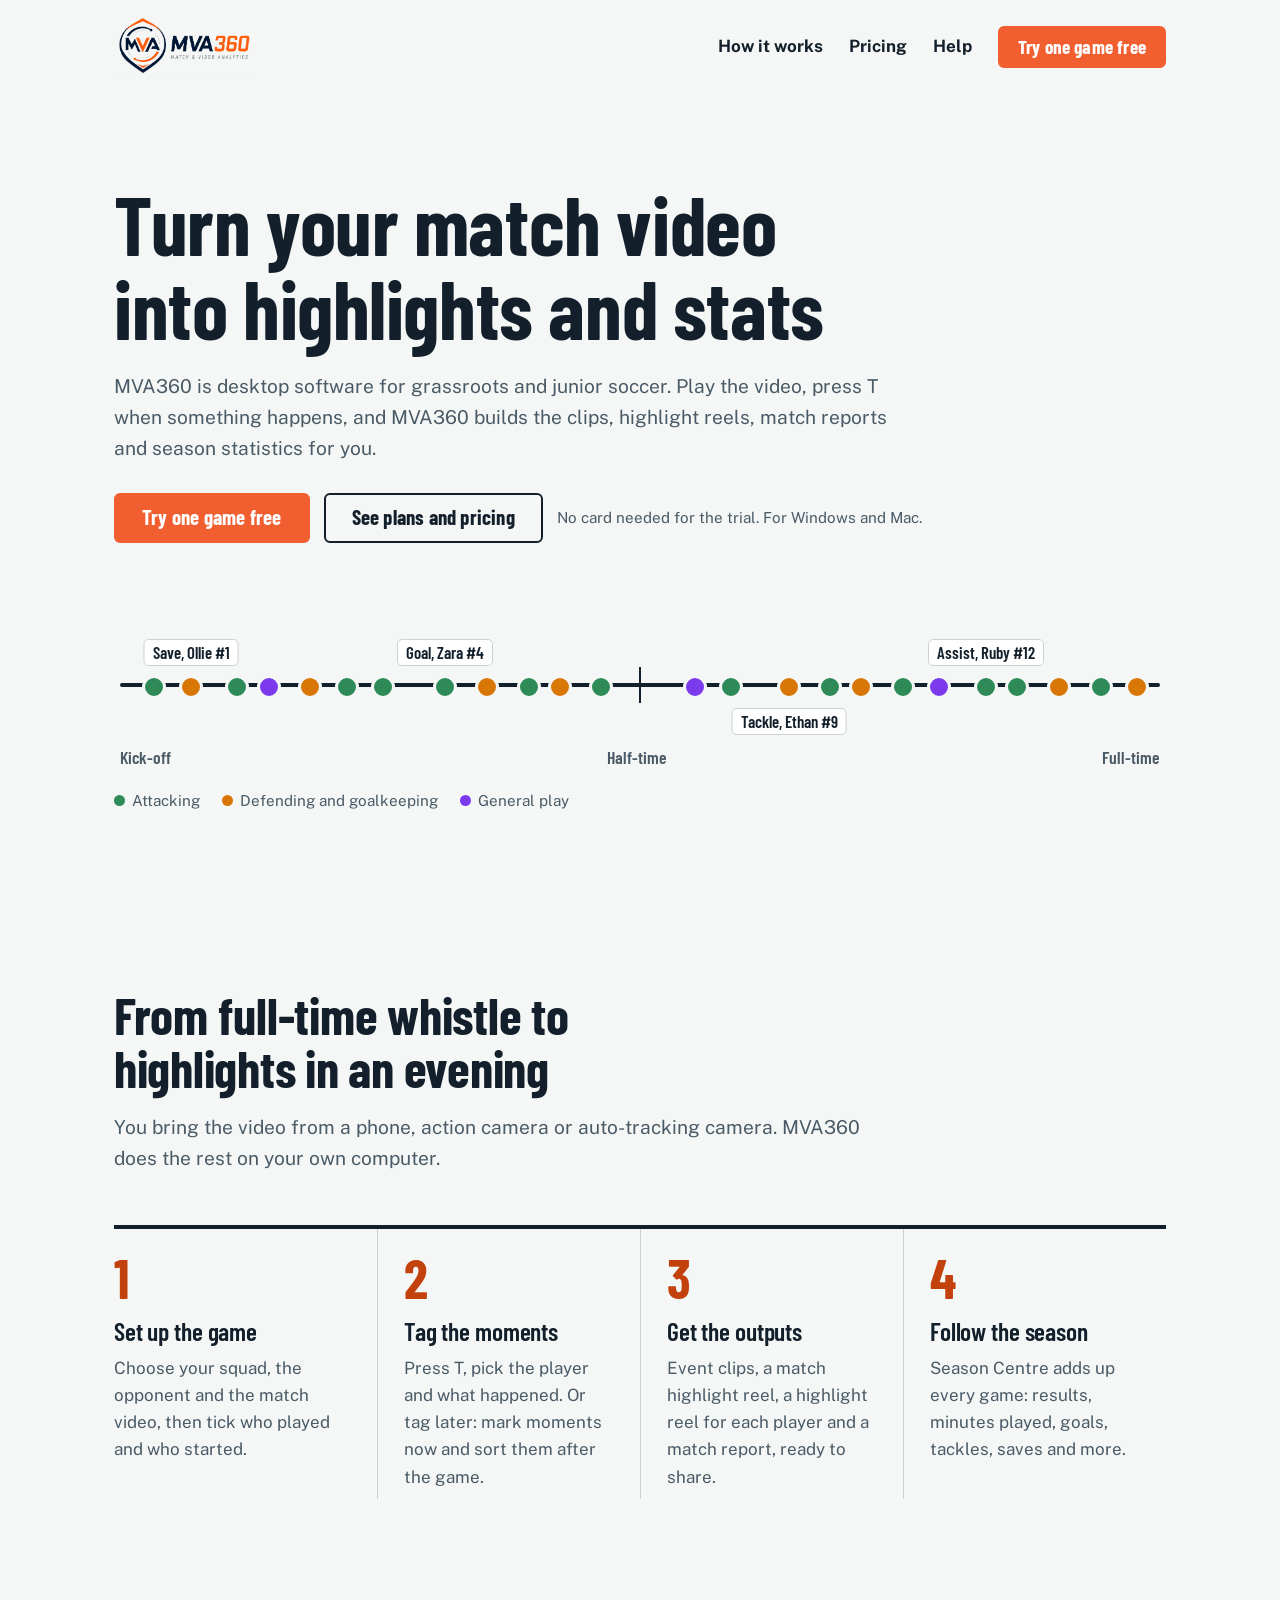
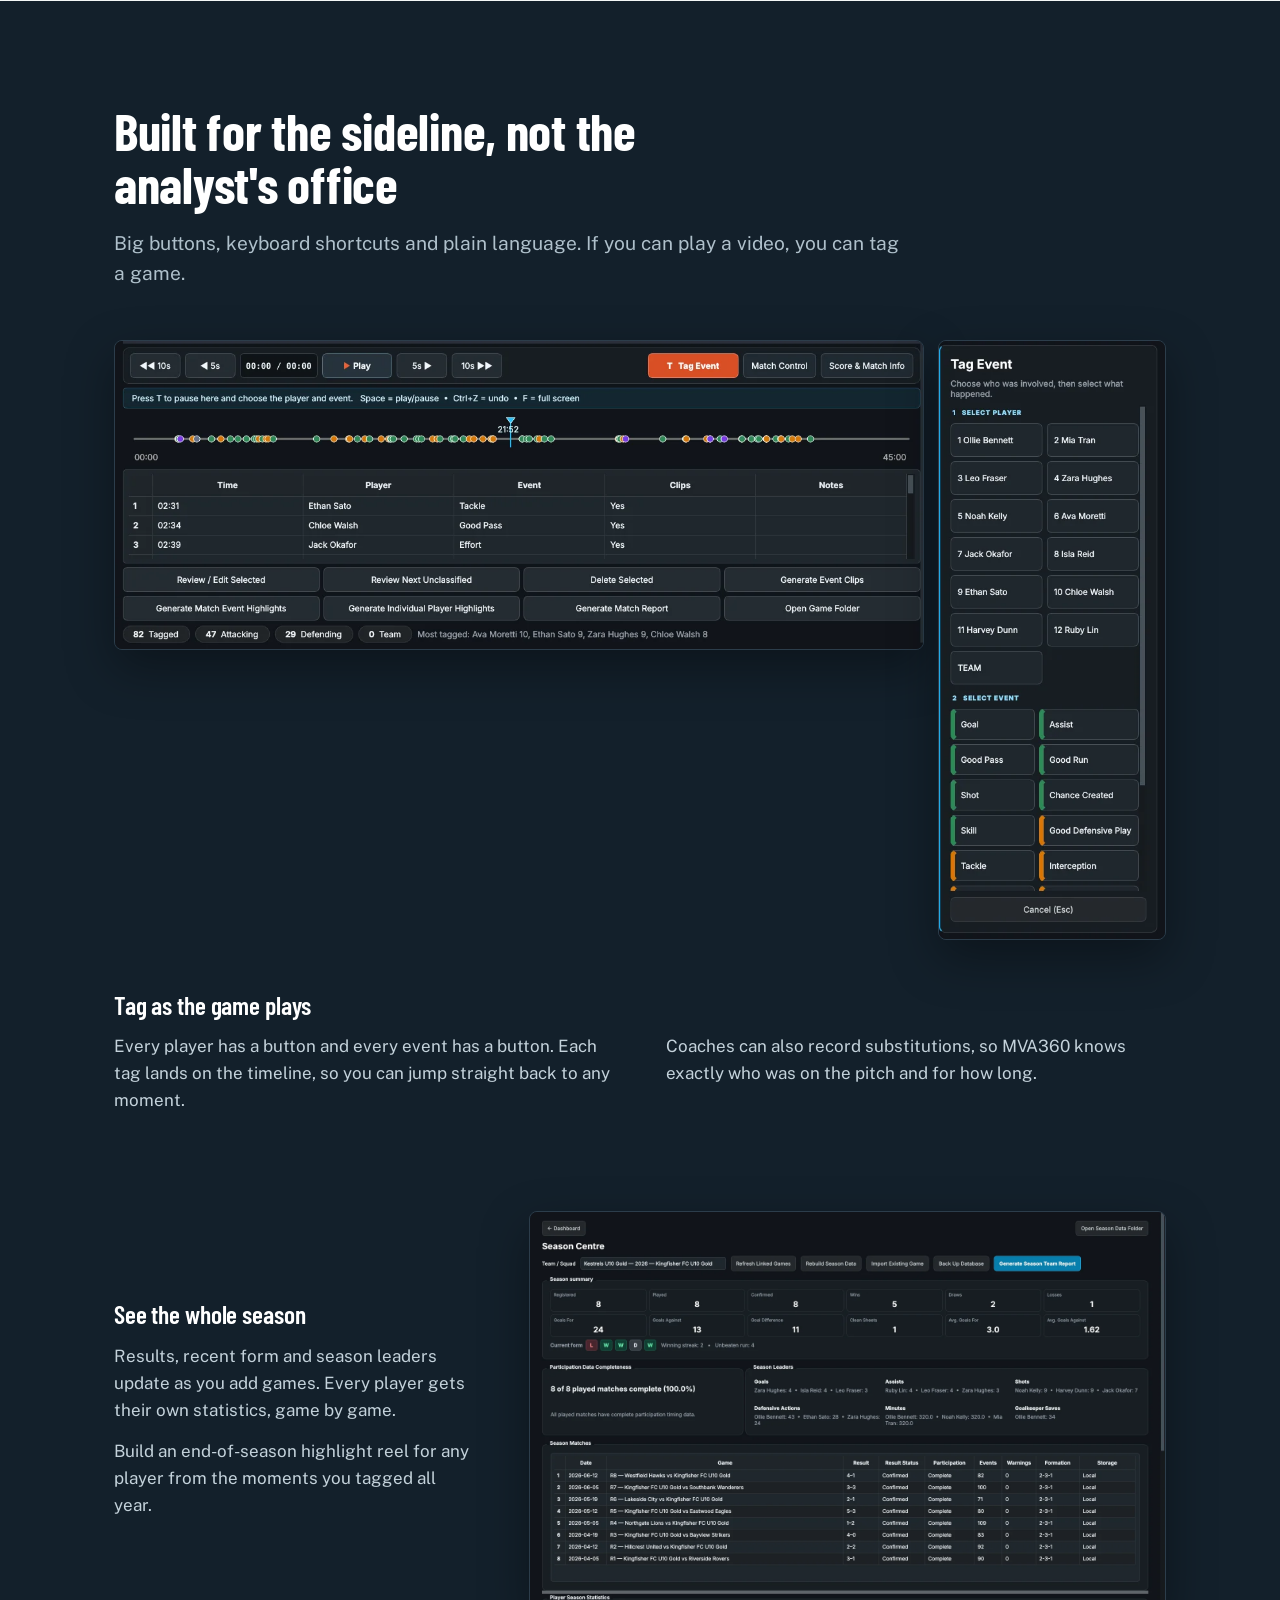
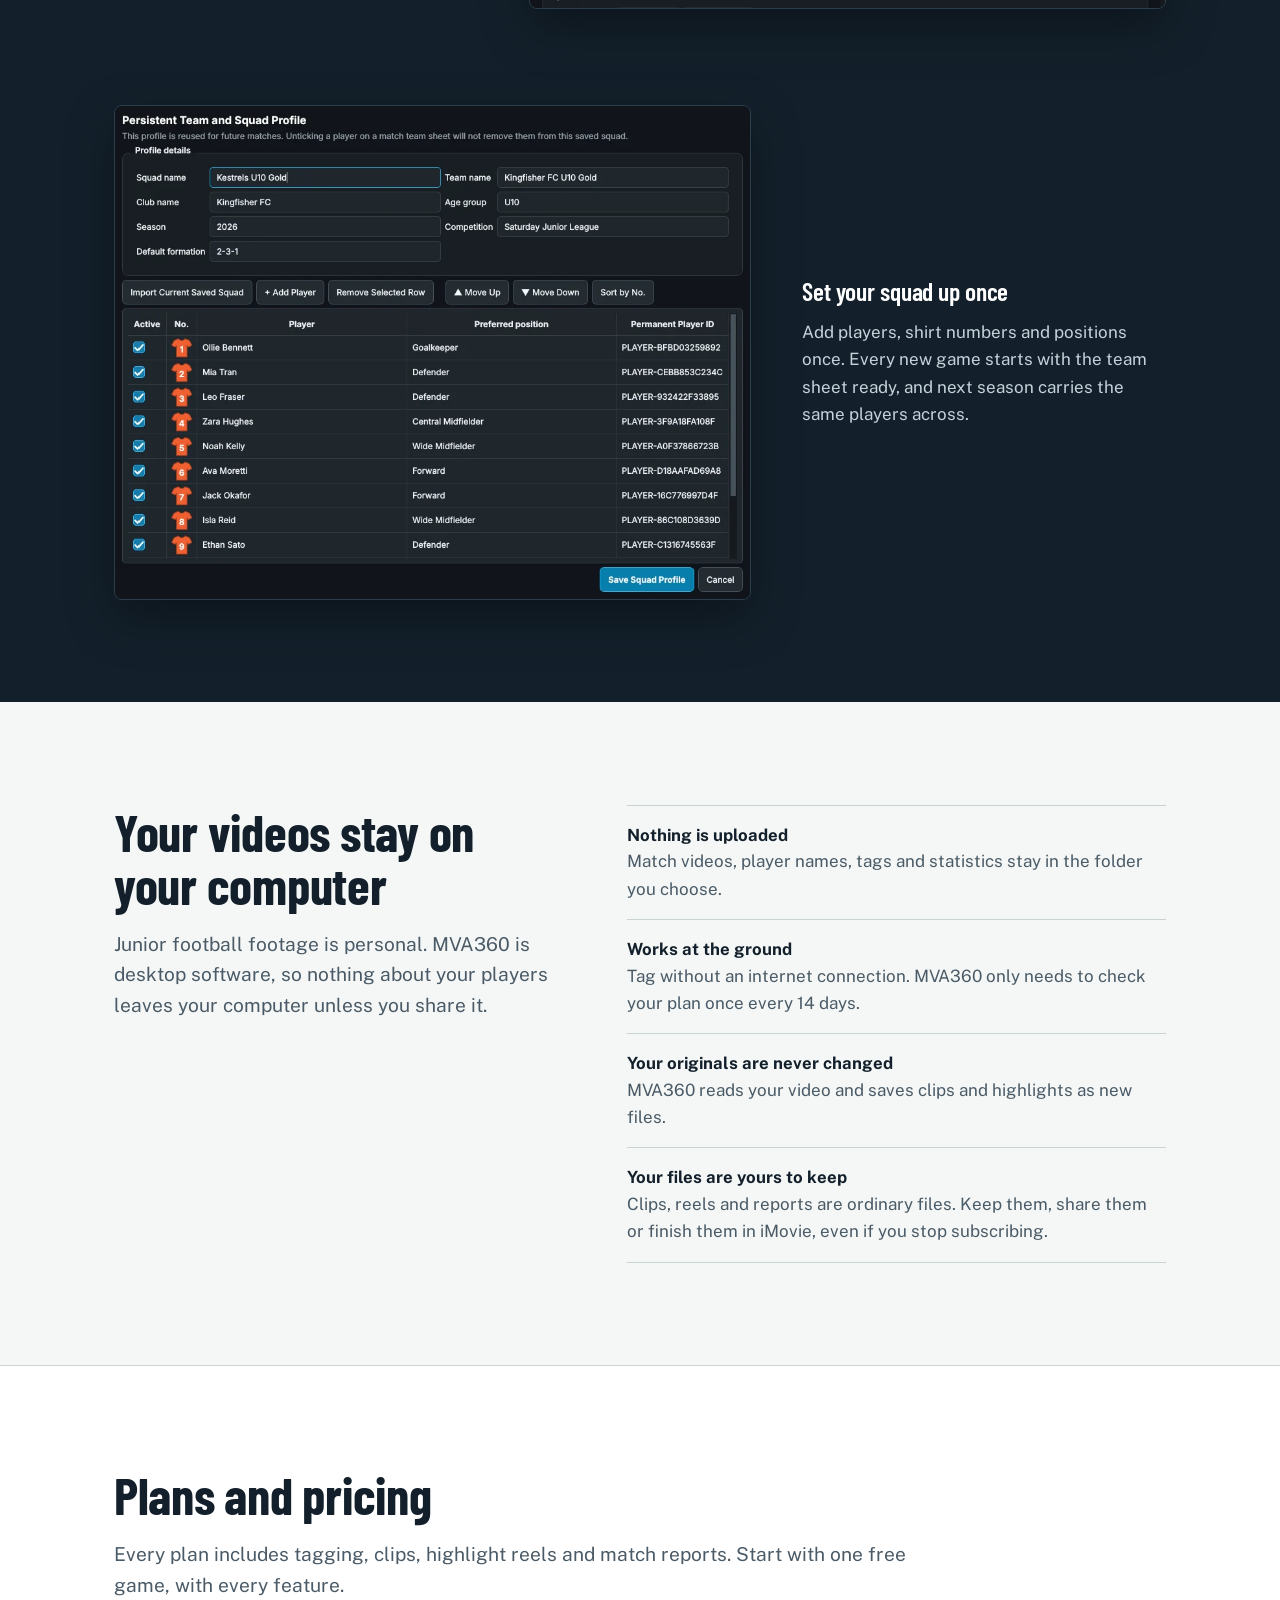
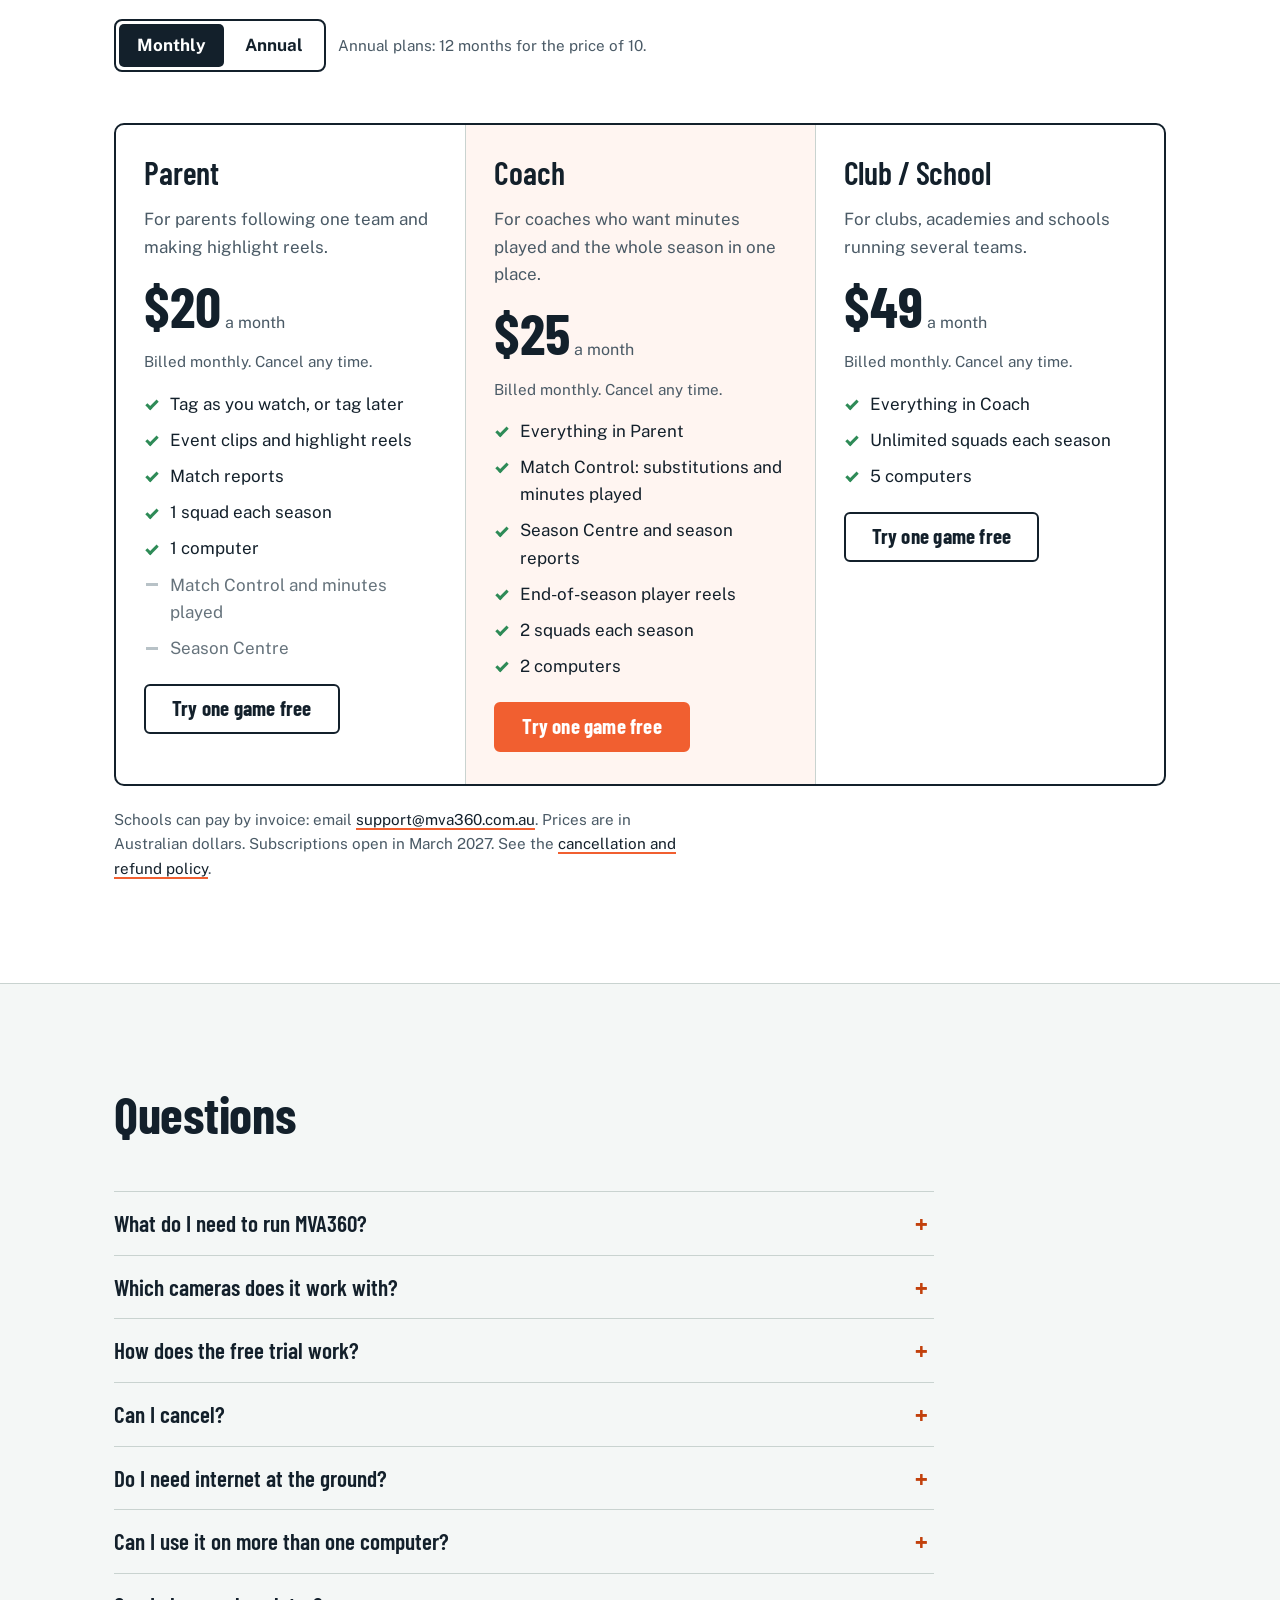
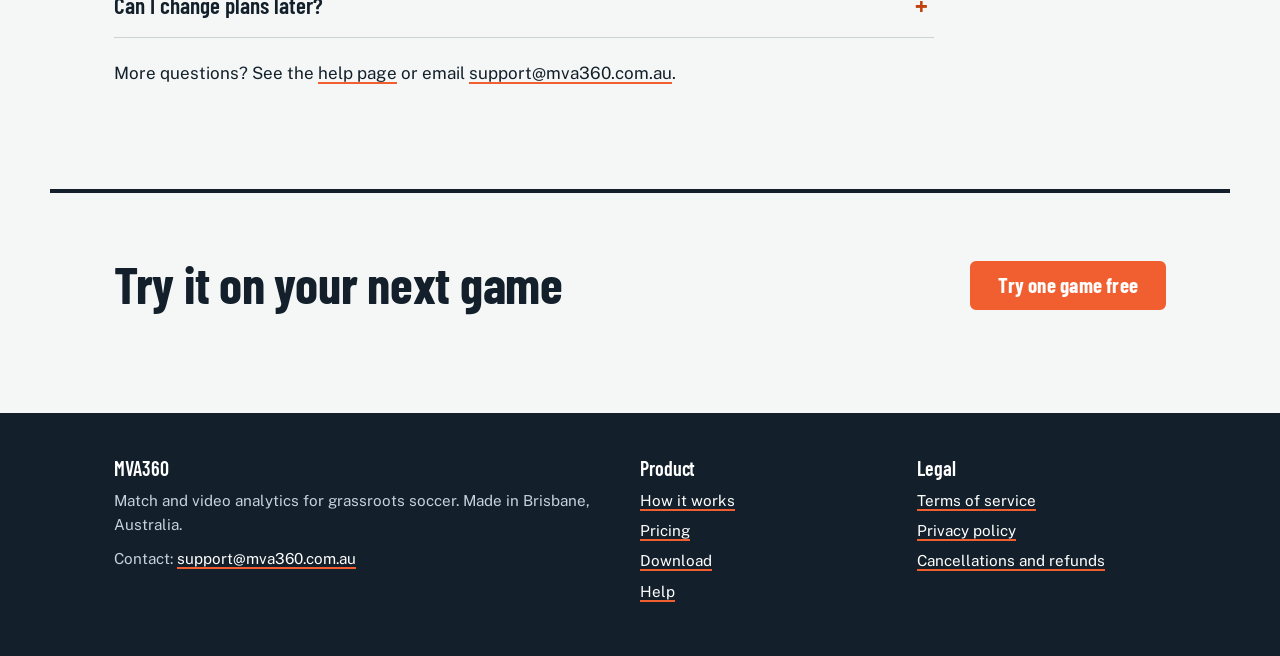
==== index.html @ a6dbe26e "Rename the Club plan to Club / School Pricing card, FAQ, help page and terms; schools can pay by inv" ====
<!doctype html>
<html lang="en-AU">
<head>
  <meta charset="utf-8">
  <meta name="viewport" content="width=device-width, initial-scale=1">
  <title>MVA360: match video analysis for grassroots soccer</title>
  <meta name="description" content="MVA360 turns your soccer match video into tagged clips, highlight reels, match reports and season statistics. Desktop software for coaches, parents and clubs.">
  <link rel="icon" href="favicon.ico">
  <link rel="preload" href="assets/fonts/barlow-condensed-latin-700-normal.woff2" as="font" type="font/woff2" crossorigin>
  <link rel="stylesheet" href="assets/site.css">
  <meta property="og:title" content="MVA360: match video analysis for grassroots soccer">
  <meta property="og:description" content="Tag your match video, then get the clips, highlights, match reports and season stats.">
  <meta property="og:image" content="https://mva360.com.au/assets/img/season.webp">
</head>
<body>
<a class="skip" href="#main">Skip to content</a>

<header class="site-header">
  <div class="wrap">
    <a class="brand" href="./" aria-label="MVA360 home"><img src="assets/img/mva360-logo.png" alt="MVA360 Match and Video Analytics" width="449" height="189"></a>
    <nav class="site-nav" aria-label="Main">
      <a class="secondary" href="#how">How it works</a>
      <a href="#pricing">Pricing</a>
      <a class="secondary keep" href="help.html">Help</a>
      <a class="button" href="download.html">Try one game free</a>
    </nav>
  </div>
</header>

<main id="main">
  <div class="hero">
    <div class="wrap">
      <h1>Turn your match video into highlights and stats</h1>
      <p class="lede">MVA360 is desktop software for grassroots and junior soccer. Play the video, press T when something happens, and MVA360 builds the clips, highlight reels, match reports and season statistics for you.</p>
      <div class="hero-actions">
        <a class="button" href="download.html">Try one game free</a>
        <a class="button quiet" href="#pricing">See plans and pricing</a>
        <span class="hero-note">No card needed for the trial. For Windows and Mac.</span>
      </div>

      <figure class="match animate" aria-label="Example match timeline with tagged moments">
        <div class="match-rail">
          <span class="half" aria-hidden="true"></span>
          <span class="dot attack minor" style="left:3%;--i:0"></span>
          <span class="dot defend" style="left:6.5%;--i:1"><span class="tag">Save, Ollie #1</span></span>
          <span class="dot attack minor" style="left:11%;--i:2"></span>
          <span class="dot general" style="left:14%;--i:3"></span>
          <span class="dot defend minor" style="left:18%;--i:4"></span>
          <span class="dot attack" style="left:21.5%;--i:5"></span>
          <span class="dot attack minor" style="left:25%;--i:6"></span>
          <span class="dot attack keep" style="left:31%;--i:7"><span class="tag">Goal, Zara #4</span></span>
          <span class="dot defend minor" style="left:35%;--i:8"></span>
          <span class="dot attack" style="left:39%;--i:9"></span>
          <span class="dot defend minor" style="left:42%;--i:10"></span>
          <span class="dot attack" style="left:46%;--i:11"></span>
          <span class="dot general minor" style="left:55%;--i:12"></span>
          <span class="dot attack" style="left:58.5%;--i:13"></span>
          <span class="dot defend low" style="left:64%;--i:14"><span class="tag">Tackle, Ethan #9</span></span>
          <span class="dot attack" style="left:68%;--i:15"></span>
          <span class="dot defend minor" style="left:71%;--i:16"></span>
          <span class="dot attack" style="left:75%;--i:17"></span>
          <span class="dot general minor" style="left:78.5%;--i:18"></span>
          <span class="dot attack" style="left:83%;--i:19"><span class="tag">Assist, Ruby #12</span></span>
          <span class="dot attack minor" style="left:86%;--i:20"></span>
          <span class="dot defend" style="left:90%;--i:21"></span>
          <span class="dot attack minor" style="left:94%;--i:22"></span>
          <span class="dot defend" style="left:97.5%;--i:23"></span>
        </div>
        <div class="match-ends" aria-hidden="true"><span>Kick-off</span><span>Half-time</span><span>Full-time</span></div>
        <figcaption class="legend"><span class="l-attack">Attacking</span><span class="l-defend">Defending and goalkeeping</span><span class="l-general">General play</span></figcaption>
      </figure>
    </div>
  </div>

  <section id="how">
    <div class="wrap">
      <div class="section-head">
        <h2>From full-time whistle to highlights in an evening</h2>
        <p class="lede">You bring the video from a phone, action camera or auto-tracking camera. MVA360 does the rest on your own computer.</p>
      </div>
      <ol class="steps">
        <li>
          <span class="n" aria-hidden="true">1</span>
          <h3>Set up the game</h3>
          <p>Choose your squad, the opponent and the match video, then tick who played and who started.</p>
        </li>
        <li>
          <span class="n" aria-hidden="true">2</span>
          <h3>Tag the moments</h3>
          <p>Press T, pick the player and what happened. Or tag later: mark moments now and sort them after the game.</p>
        </li>
        <li>
          <span class="n" aria-hidden="true">3</span>
          <h3>Get the outputs</h3>
          <p>Event clips, a match highlight reel, a highlight reel for each player and a match report, ready to share.</p>
        </li>
        <li>
          <span class="n" aria-hidden="true">4</span>
          <h3>Follow the season</h3>
          <p>Season Centre adds up every game: results, minutes played, goals, tackles, saves and more.</p>
        </li>
      </ol>
    </div>
  </section>

  <section class="screens" aria-labelledby="screens-title">
    <div class="wrap">
      <div class="section-head">
        <h2 id="screens-title">Built for the sideline, not the analyst's office</h2>
        <p class="lede">Big buttons, keyboard shortcuts and plain language. If you can play a video, you can tag a game.</p>
      </div>

      <div class="shot wide">
        <figure class="pair">
          <img src="assets/img/tagger-timeline.webp" alt="The tagging screen: play controls, the match timeline with coloured event dots, and the list of tagged events" width="1248" height="475" loading="lazy">
          <img src="assets/img/tagger-panel.webp" alt="The Tag Event panel with a button for each player and each event type" width="352" height="930" loading="lazy">
        </figure>
        <div class="text">
          <h3>Tag as the game plays</h3>
          <p>Every player has a button and every event has a button. Each tag lands on the timeline, so you can jump straight back to any moment.</p>
          <p>Coaches can also record substitutions, so MVA360 knows exactly who was on the pitch and for how long.</p>
        </div>
      </div>

      <div class="shot flip">
        <figure><img src="assets/img/season.webp" alt="Season Centre showing wins, losses, goals, current form, season leaders and the list of matches" width="1600" height="1000" loading="lazy"></figure>
        <div class="text">
          <h3>See the whole season</h3>
          <p>Results, recent form and season leaders update as you add games. Every player gets their own statistics, game by game.</p>
          <p>Build an end-of-season highlight reel for any player from the moments you tagged all year.</p>
        </div>
      </div>

      <div class="shot">
        <figure><img src="assets/img/squad.webp" alt="A squad profile with shirt numbers, player names and preferred positions" width="980" height="760" loading="lazy"></figure>
        <div class="text">
          <h3>Set your squad up once</h3>
          <p>Add players, shirt numbers and positions once. Every new game starts with the team sheet ready, and next season carries the same players across.</p>
        </div>
      </div>
    </div>
  </section>

  <section aria-labelledby="local-title">
    <div class="wrap local">
      <div class="section-head">
        <h2 id="local-title">Your videos stay on your computer</h2>
        <p class="lede">Junior football footage is personal. MVA360 is desktop software, so nothing about your players leaves your computer unless you share it.</p>
      </div>
      <ul class="facts">
        <li><strong>Nothing is uploaded</strong><span>Match videos, player names, tags and statistics stay in the folder you choose.</span></li>
        <li><strong>Works at the ground</strong><span>Tag without an internet connection. MVA360 only needs to check your plan once every 14 days.</span></li>
        <li><strong>Your originals are never changed</strong><span>MVA360 reads your video and saves clips and highlights as new files.</span></li>
        <li><strong>Your files are yours to keep</strong><span>Clips, reels and reports are ordinary files. Keep them, share them or finish them in iMovie, even if you stop subscribing.</span></li>
      </ul>
    </div>
  </section>

  <section id="pricing" class="pricing" aria-labelledby="pricing-title">
    <div class="wrap">
      <div class="section-head">
        <h2 id="pricing-title">Plans and pricing</h2>
        <p class="lede">Every plan includes tagging, clips, highlight reels and match reports. Start with one free game, with every feature.</p>
        <div>
          <div class="billing" role="group" aria-label="Billing period">
            <button type="button" data-billing="monthly" aria-pressed="true">Monthly</button>
            <button type="button" data-billing="annual" aria-pressed="false">Annual</button>
          </div>
          <span class="billing-note">&ensp;Annual plans: 12 months for the price of 10.</span>
        </div>
      </div>

      <div class="plans">
        <article class="plan" aria-labelledby="plan-parent">
          <h3 id="plan-parent">Parent</h3>
          <p class="who">For parents following one team and making highlight reels.</p>
          <p class="price" data-monthly="$20" data-annual="$200"><span class="amount">$20</span><small class="per">a month</small></p>
          <p class="price-sub" data-monthly="Billed monthly. Cancel any time." data-annual="Billed yearly, about $16.67 a month.">Billed monthly. Cancel any time.</p>
          <ul class="includes">
            <li>Tag as you watch, or tag later</li>
            <li>Event clips and highlight reels</li>
            <li>Match reports</li>
            <li>1 squad each season</li>
            <li>1 computer</li>
            <li class="no">Match Control and minutes played</li>
            <li class="no">Season Centre</li>
          </ul>
          <a class="button quiet" href="download.html">Try one game free</a>
        </article>

        <article class="plan coach" aria-labelledby="plan-coach">
          <h3 id="plan-coach">Coach</h3>
          <p class="who">For coaches who want minutes played and the whole season in one place.</p>
          <p class="price" data-monthly="$25" data-annual="$250"><span class="amount">$25</span><small class="per">a month</small></p>
          <p class="price-sub" data-monthly="Billed monthly. Cancel any time." data-annual="Billed yearly, about $20.83 a month.">Billed monthly. Cancel any time.</p>
          <ul class="includes">
            <li>Everything in Parent</li>
            <li>Match Control: substitutions and minutes played</li>
            <li>Season Centre and season reports</li>
            <li>End-of-season player reels</li>
            <li>2 squads each season</li>
            <li>2 computers</li>
          </ul>
          <a class="button" href="download.html">Try one game free</a>
        </article>

        <article class="plan" aria-labelledby="plan-club">
          <h3 id="plan-club">Club / School</h3>
          <p class="who">For clubs, academies and schools running several teams.</p>
          <p class="price" data-monthly="$49" data-annual="$490"><span class="amount">$49</span><small class="per">a month</small></p>
          <p class="price-sub" data-monthly="Billed monthly. Cancel any time." data-annual="Billed yearly, about $40.83 a month.">Billed monthly. Cancel any time.</p>
          <ul class="includes">
            <li>Everything in Coach</li>
            <li>Unlimited squads each season</li>
            <li>5 computers</li>
          </ul>
          <a class="button quiet" href="download.html">Try one game free</a>
        </article>
      </div>
      <p class="price-footnote">Schools can pay by invoice: email <a href="mailto:support@mva360.com.au?subject=School%20plan">support@mva360.com.au</a>. Prices are in Australian dollars. Subscriptions open in March 2027. See the <a href="legal/refunds.html">cancellation and refund policy</a>.</p>
    </div>
  </section>

  <section id="faq" aria-labelledby="faq-title">
    <div class="wrap">
      <div class="section-head"><h2 id="faq-title">Questions</h2></div>
      <div class="faq">
        <details>
          <summary>What do I need to run MVA360?</summary>
          <p>A Windows 10 or 11 PC, or a Mac with Apple silicon (M1 or newer) running macOS 13 or later, and your match video as a normal video file (for example MP4 or MOV). A laptop is fine. Making highlight reels is faster on a newer computer.</p>
        </details>
        <details>
          <summary>Which cameras does it work with?</summary>
          <p>Any camera that saves a normal video file: phones, action cameras and auto-tracking cameras. MVA360 works from the downloaded video, so the camera brand doesn't matter.</p>
        </details>
        <details>
          <summary>How does the free trial work?</summary>
          <p>Your first game is free, with every feature. No card is needed. The trial is used when you select Start Match on your first game, and you can keep working on that game afterwards. To start another game, choose a plan.</p>
        </details>
        <details>
          <summary>Can I cancel?</summary>
          <p>Yes, at any time. Your plan stays active until the end of the period you've paid for. Everything you've made stays on your computer, and you can still open your existing games.</p>
        </details>
        <details>
          <summary>Do I need internet at the ground?</summary>
          <p>No. MVA360 works offline. It checks your plan in the background when you're online, and keeps working for 14 days without a connection.</p>
        </details>
        <details>
          <summary>Can I use it on more than one computer?</summary>
          <p>Yes: Parent covers 1 computer, Coach 2 and Club / School 5. You can move your licence to a new computer from inside the app.</p>
        </details>
        <details>
          <summary>Can I change plans later?</summary>
          <p>Yes. Email <a href="mailto:support@mva360.com.au?subject=Change%20my%20plan">support@mva360.com.au</a> and we'll switch you over, for example from Parent to Coach when you want Season Centre. Any unused part of your current plan is credited towards the new one.</p>
        </details>
      </div>
      <p style="margin-top:22px">More questions? See the <a href="help.html">help page</a> or email <a href="mailto:support@mva360.com.au">support@mva360.com.au</a>.</p>
    </div>
  </section>

  <section class="closing">
    <div class="wrap">
      <h2>Try it on your next game</h2>
      <a class="button" href="download.html">Try one game free</a>
    </div>
  </section>
</main>

<footer class="site-footer">
  <div class="wrap">
    <div>
      <h3>MVA360</h3>
      <p>Match and video analytics for grassroots soccer. Made in Brisbane, Australia.</p>
      <p style="margin-top:10px">Contact: <a href="mailto:support@mva360.com.au">support@mva360.com.au</a></p>
    </div>
    <div>
      <h3>Product</h3>
      <ul>
        <li><a href="#how">How it works</a></li>
        <li><a href="#pricing">Pricing</a></li>
        <li><a href="download.html">Download</a></li>
        <li><a href="help.html">Help</a></li>
      </ul>
    </div>
    <div>
      <h3>Legal</h3>
      <ul>
        <li><a href="legal/terms.html">Terms of service</a></li>
        <li><a href="legal/privacy.html">Privacy policy</a></li>
        <li><a href="legal/refunds.html">Cancellations and refunds</a></li>
      </ul>
    </div>
  </div>
</footer>

<script src="assets/site.js" defer></script>
</body>
</html>
---- assets/site.css ----
/* MVA360 website
   Pitch-line white page, navy text, MVA360 orange for actions only.
   The app's own event colours appear only on the match timeline. */

@font-face {
  font-family: "Barlow Condensed";
  src: url("fonts/barlow-condensed-latin-600-normal.woff2") format("woff2");
  font-weight: 600; font-style: normal; font-display: swap;
}
@font-face {
  font-family: "Barlow Condensed";
  src: url("fonts/barlow-condensed-latin-700-normal.woff2") format("woff2");
  font-weight: 700; font-style: normal; font-display: swap;
}
@font-face {
  font-family: "Public Sans";
  src: url("fonts/public-sans-latin-400-normal.woff2") format("woff2");
  font-weight: 400; font-style: normal; font-display: swap;
}
@font-face {
  font-family: "Public Sans";
  src: url("fonts/public-sans-latin-700-normal.woff2") format("woff2");
  font-weight: 700; font-style: normal; font-display: swap;
}

:root {
  --chalk: #F4F7F6;        /* page */
  --chalk-deep: #E6ECEA;   /* quiet panels, borders */
  --navy: #13202B;         /* text, dark band */
  --navy-soft: #4A5A66;    /* secondary text */
  --orange: #F15F30;       /* actions */
  --orange-ink: #C2410C;   /* orange text on light (contrast) */
  --attack: #2E8B57;
  --defend: #D97706;
  --general: #7C3AED;
  --line: #C9D3D0;

  --display: "Barlow Condensed", "Arial Narrow", sans-serif;
  --body: "Public Sans", "Segoe UI", system-ui, sans-serif;

  --measure: 66ch;
  --gutter: clamp(20px, 5vw, 64px);
  --wide: 1180px;
}

*, *::before, *::after { box-sizing: border-box; }
html { -webkit-text-size-adjust: 100%; scroll-behavior: smooth; }
@media (prefers-reduced-motion: reduce) { html { scroll-behavior: auto; } }

body {
  margin: 0;
  background: var(--chalk);
  color: var(--navy);
  font-family: var(--body);
  font-size: 1.0625rem;
  line-height: 1.6;
}

img { max-width: 100%; height: auto; display: block; }
a { color: var(--navy); text-decoration-color: var(--orange); text-underline-offset: 3px; text-decoration-thickness: 2px; }
a:hover { color: var(--orange-ink); }
:focus-visible { outline: 3px solid var(--orange); outline-offset: 3px; border-radius: 4px; }

.wrap { max-width: var(--wide); margin: 0 auto; padding: 0 var(--gutter); }

h1, h2, h3 {
  font-family: var(--display);
  font-weight: 700;
  line-height: 1.02;
  letter-spacing: -0.005em;
  margin: 0;
}
h1 { font-size: clamp(2.75rem, 6.4vw, 5.25rem); max-width: 21ch; }
h2 { font-size: clamp(2.1rem, 4.2vw, 3.25rem); max-width: 26ch; }
h3 { font-size: 1.6rem; font-weight: 600; line-height: 1.1; }
p { margin: 0; max-width: var(--measure); }
.lede { font-size: 1.2rem; color: var(--navy-soft); }

.skip { position: absolute; left: -999px; top: 8px; background: var(--navy); color: #fff; padding: 8px 14px; z-index: 10; }
.skip:focus { left: 8px; }

/* Header ------------------------------------------------------------- */
.site-header { padding: 18px 0; }
.site-header .wrap { display: flex; align-items: center; justify-content: space-between; gap: 24px; flex-wrap: wrap; }
.brand img { height: 58px; width: auto; }
.site-nav { display: flex; align-items: center; gap: 26px; flex-wrap: wrap; }
.site-nav a { text-decoration: none; font-weight: 700; }
.site-nav a:hover { text-decoration: underline; text-decoration-color: var(--orange); }

/* Buttons ------------------------------------------------------------ */
.button {
  display: inline-block;
  font-family: var(--display);
  font-weight: 700;
  font-size: 1.3rem;
  letter-spacing: 0.01em;
  padding: 12px 26px 13px;
  border-radius: 6px;
  border: 2px solid var(--orange);
  background: var(--orange);
  color: #fff;
  text-decoration: none;
  line-height: 1;
}
.button:hover { background: #D94E22; border-color: #D94E22; color: #fff; }
.button.quiet { background: transparent; color: var(--navy); border-color: var(--navy); }
.button.quiet:hover { background: var(--navy); color: #fff; }
/* Kept at 1.2rem bold or larger so white on orange meets WCAG large-text contrast. */
.site-nav .button { font-size: 1.2rem; padding: 9px 18px 10px; }
@media (max-width: 640px) {
  .site-nav .secondary:not(.keep) { display: none; }
  .site-header .wrap, .site-nav { flex-wrap: nowrap; }
  .site-nav .button { font-size: 1.2rem; padding: 8px 14px 9px; white-space: nowrap; }
  .site-nav a:not(.button):not(.keep) { display: none; }
  .brand img { height: 46px; }
  .site-nav { gap: 16px; }
}

/* Hero --------------------------------------------------------------- */
.hero { padding: clamp(36px, 7vw, 88px) 0 0; }
.hero .lede { margin-top: 22px; }
.hero-actions { display: flex; gap: 14px; flex-wrap: wrap; margin-top: 30px; align-items: center; }
.hero-note { color: var(--navy-soft); font-size: 0.95rem; }

/* The match timeline: the site's one signature element. */
.match {
  margin: clamp(48px, 7vw, 84px) 0 0;
  padding: 0 0 clamp(40px, 6vw, 72px);
}
.match-rail {
  position: relative;
  height: 112px;
  margin: 0 6px;
}
.match-rail::before {          /* the touchline */
  content: "";
  position: absolute; left: 0; right: 0; top: 56px;
  height: 4px; border-radius: 2px;
  background: var(--navy);
}
.match-rail .half {            /* halfway mark */
  position: absolute; left: 50%; top: 40px; width: 2px; height: 36px;
  background: var(--navy); transform: translateX(-1px);
}
.dot {
  position: absolute; top: 49px;
  width: 18px; height: 18px; margin-left: -9px;
  border-radius: 50%;
  border: 3px solid var(--chalk);
  box-sizing: content-box;
  transform: translateY(-1px);
}
.dot.attack { background: var(--attack); }
.dot.defend { background: var(--defend); }
.dot.general { background: var(--general); }
.dot .tag {
  position: absolute; left: 50%; bottom: 30px; transform: translateX(-50%);
  white-space: nowrap;
  font-family: var(--display); font-weight: 600; font-size: 1.05rem; line-height: 1.1;
  color: var(--navy);
  background: #fff; border: 1px solid var(--line); border-radius: 5px;
  padding: 3px 8px 4px;
}
.dot.low .tag { bottom: auto; top: 30px; }
.match-ends {
  display: flex; justify-content: space-between;
  font-family: var(--display); font-weight: 600; font-size: 1.1rem; color: var(--navy-soft);
  margin: 4px 6px 0;
}
.legend { display: flex; gap: 6px 22px; flex-wrap: wrap; margin-top: 18px; color: var(--navy-soft); font-size: 0.95rem; }
.legend span::before {
  content: ""; display: inline-block; width: 11px; height: 11px; border-radius: 50%;
  margin-right: 7px; vertical-align: 0;
}
.legend .l-attack::before { background: var(--attack); }
.legend .l-defend::before { background: var(--defend); }
.legend .l-general::before { background: var(--general); }

/* One orchestrated moment: dots arrive along the rail in match order. */
@media (prefers-reduced-motion: no-preference) {
  .match.animate .dot { opacity: 0; transform: translateY(-1px) scale(0.4); }
  .match.animate.play .dot {
    animation: dot-in 360ms cubic-bezier(.2,.8,.3,1.2) forwards;
    animation-delay: calc(var(--i) * 70ms);
  }
  @keyframes dot-in { to { opacity: 1; transform: translateY(-1px) scale(1); } }
}
@media (max-width: 720px) {
  .dot.minor { display: none; }
  .dot { width: 14px; height: 14px; margin-left: -7px; top: 51px; border-width: 2px; }
  .dot .tag { font-size: 0.95rem; }
  .dot.low .tag { top: 26px; }
  .match-rail .dot:not(.keep):not(.low) .tag { display: none; }
}

/* Sections ----------------------------------------------------------- */
section { padding: clamp(56px, 8vw, 104px) 0; }
.section-head { display: grid; gap: 18px; margin-bottom: clamp(32px, 4vw, 52px); }

/* How it works: a real sequence, so it is numbered. */
.steps { list-style: none; margin: 0; padding: 0; display: grid; grid-template-columns: repeat(4, 1fr); gap: 0; border-top: 4px solid var(--navy); }
.steps li { padding: 22px 26px 8px 0; position: relative; }
.steps li + li { padding-left: 26px; border-left: 1px solid var(--line); }
.steps .n { font-family: var(--display); font-weight: 700; font-size: 3.4rem; line-height: 1; color: var(--orange-ink); }
.steps h3 { margin: 10px 0 10px; }
.steps p { color: var(--navy-soft); }
@media (max-width: 900px) {
  .steps { grid-template-columns: 1fr 1fr; }
  .steps li:nth-child(3) { padding-left: 0; border-left: 0; }
  .steps li:nth-child(n+3) { border-top: 1px solid var(--line); }
}
@media (max-width: 560px) {
  .steps { grid-template-columns: 1fr; }
  .steps li + li { padding-left: 0; border-left: 0; border-top: 1px solid var(--line); }
}

/* Screens band ------------------------------------------------------- */
.screens { background: var(--navy); color: #EAF1F4; }
.screens h2, .screens h3 { color: #fff; }
.screens .lede { color: #AFC0CB; }
.shot { display: grid; grid-template-columns: minmax(0, 7fr) minmax(0, 4fr); gap: clamp(24px, 4vw, 56px); align-items: center; }
.shot + .shot { margin-top: clamp(56px, 8vw, 96px); }
.shot.flip { grid-template-columns: minmax(0, 4fr) minmax(0, 7fr); }
.shot.flip figure { order: 2; }
.shot figure { margin: 0; }
.shot img { border-radius: 8px; border: 1px solid #2C3D4B; box-shadow: 0 18px 48px rgba(0, 0, 0, 0.35); }
.shot .text { display: grid; gap: 14px; }
.shot .text p { color: #C4D2DB; }
.pair { display: grid; grid-template-columns: minmax(0, 3.55fr) minmax(0, 1fr); gap: 14px; align-items: start; }
.shot.wide { grid-template-columns: 1fr; }
.shot.wide .text { grid-template-columns: minmax(0, 1fr) minmax(0, 1fr); column-gap: clamp(24px, 4vw, 56px); }
.shot.wide .text h3 { grid-column: 1 / -1; }
@media (max-width: 860px) { .shot.wide .text { grid-template-columns: 1fr; } }
@media (max-width: 860px) {
  .shot, .shot.flip { grid-template-columns: 1fr; }
  .shot.flip figure { order: 0; }
  .pair { grid-template-columns: 1fr; }
  .pair img:last-child { max-width: 260px; }
}

/* Privacy ------------------------------------------------------------ */
.local { display: grid; grid-template-columns: minmax(0, 5fr) minmax(0, 6fr); gap: clamp(28px, 5vw, 72px); align-items: start; }
.facts { list-style: none; margin: 0; padding: 0; display: grid; gap: 0; }
.facts li { padding: 16px 0; border-top: 1px solid var(--line); }
.facts li:last-child { border-bottom: 1px solid var(--line); }
.facts strong { display: block; font-size: 1.05rem; }
.facts span { color: var(--navy-soft); }
@media (max-width: 820px) { .local { grid-template-columns: 1fr; } }

/* Pricing ------------------------------------------------------------ */
.pricing { background: #fff; border-top: 1px solid var(--line); border-bottom: 1px solid var(--line); }
.billing { display: inline-flex; border: 2px solid var(--navy); border-radius: 8px; padding: 3px; gap: 3px; }
.billing button {
  font: inherit; font-weight: 700; border: 0; background: transparent; color: var(--navy);
  padding: 8px 18px; border-radius: 5px; cursor: pointer;
}
.billing button[aria-pressed="true"] { background: var(--navy); color: #fff; }
.billing-note { color: var(--navy-soft); font-size: 0.95rem; }
.plans { display: grid; grid-template-columns: repeat(3, 1fr); gap: 0; margin-top: 34px; border: 2px solid var(--navy); border-radius: 10px; overflow: hidden; }
.plan { padding: 30px 28px 32px; display: grid; gap: 16px; align-content: start; }
.plan + .plan { border-left: 1px solid var(--line); }
.plan.coach { background: #FFF5F1; }
.plan h3 { font-size: 2rem; }
.plan .who { color: var(--navy-soft); min-height: 3.2em; }
.price { font-family: var(--display); font-weight: 700; font-size: 3.6rem; line-height: 1; }
.price small { font-family: var(--body); font-weight: 400; font-size: 1rem; color: var(--navy-soft); margin-left: 4px; }
.price-sub { color: var(--navy-soft); font-size: 0.95rem; min-height: 1.6em; }
.includes { list-style: none; margin: 0; padding: 0; display: grid; gap: 9px; }
.includes li { padding-left: 26px; position: relative; }
.includes li::before {
  content: ""; position: absolute; left: 2px; top: 0.55em; width: 12px; height: 7px;
  border-left: 3px solid var(--attack); border-bottom: 3px solid var(--attack); transform: rotate(-45deg);
}
.includes li.no { color: #66737C; }
.includes li.no::before { border: 0; height: 3px; width: 12px; background: #B8C2C7; transform: none; top: 0.7em; }
.plan .button { justify-self: start; margin-top: 6px; }
.price-footnote { margin-top: 22px; color: var(--navy-soft); font-size: 0.95rem; }
@media (max-width: 900px) {
  .plans { grid-template-columns: 1fr; }
  .plan + .plan { border-left: 0; border-top: 1px solid var(--line); }
  .plan .who { min-height: 0; }
}

/* FAQ ---------------------------------------------------------------- */
.faq { display: grid; gap: 0; max-width: 820px; }
.faq details { border-top: 1px solid var(--line); }
.faq details:last-child { border-bottom: 1px solid var(--line); }
.faq summary {
  cursor: pointer; list-style: none; padding: 18px 40px 18px 0; position: relative;
  font-family: var(--display); font-weight: 600; font-size: 1.45rem; line-height: 1.15;
}
.faq summary::-webkit-details-marker { display: none; }
.faq summary::after {
  content: "+"; position: absolute; right: 6px; top: 14px;
  font-size: 1.8rem; color: var(--orange-ink); font-family: var(--display);
}
.faq details[open] summary::after { content: "–"; }
.faq details p { padding: 0 0 20px; color: var(--navy-soft); }

/* Closing call ------------------------------------------------------- */
.closing { padding-top: 0; }
.closing .wrap { border-top: 4px solid var(--navy); padding-top: clamp(40px, 6vw, 64px); display: flex; justify-content: space-between; gap: 28px; align-items: end; flex-wrap: wrap; }

/* Footer ------------------------------------------------------------- */
.site-footer { background: var(--navy); color: #C4D2DB; padding: 44px 0 52px; font-size: 0.95rem; }
.site-footer a { color: #fff; }
.site-footer .wrap { display: grid; grid-template-columns: 2fr 1fr 1fr; gap: 28px; }
.site-footer h3 { color: #fff; font-size: 1.25rem; margin-bottom: 10px; }
.site-footer ul { list-style: none; margin: 0; padding: 0; display: grid; gap: 6px; }
@media (max-width: 720px) { .site-footer .wrap { grid-template-columns: 1fr; } }

/* Text pages (legal, download) -------------------------------------- */
.page { padding: clamp(32px, 6vw, 72px) 0 clamp(56px, 8vw, 96px); }
.page h1 { font-size: clamp(2.5rem, 5.5vw, 4rem); max-width: 20ch; }
.page .updated { color: var(--navy-soft); margin-top: 10px; }
.prose { margin-top: 36px; max-width: var(--measure); }
.prose h2 { font-size: 1.9rem; margin: 40px 0 12px; }
.prose h3 { font-size: 1.35rem; margin: 26px 0 8px; }
.prose p + p, .prose ul + p, .prose p + ul { margin-top: 14px; }
.prose ul { padding-left: 1.2em; margin: 12px 0 0; }
.prose li + li { margin-top: 6px; }
.callout { border-left: 4px solid var(--orange); background: #fff; padding: 16px 20px; margin-top: 28px; max-width: var(--measure); }
.req { list-style: none; padding: 0; margin: 20px 0 0; display: grid; gap: 0; max-width: var(--measure); }
.req li { padding: 14px 0; border-top: 1px solid var(--line); display: grid; grid-template-columns: 11ch 1fr; gap: 16px; }
.req li:last-child { border-bottom: 1px solid var(--line); }
.req strong { font-family: var(--display); font-size: 1.2rem; font-weight: 600; }

/* Help page ---------------------------------------------------------- */
.help { display: grid; grid-template-columns: 15rem minmax(0, 1fr); gap: clamp(28px, 5vw, 64px); margin-top: 36px; align-items: start; }
.help-toc { position: sticky; top: 24px; border-top: 4px solid var(--navy); padding-top: 14px; }
.help-toc h2 { font-size: 1.1rem; margin: 0 0 10px; }
.help-toc ol { list-style: none; margin: 0; padding: 0; }
.help-toc li + li { margin-top: 8px; }
.help-toc a { text-decoration: none; color: var(--navy-soft); }
.help-toc a:hover { color: var(--orange-ink); text-decoration: underline; text-decoration-color: var(--orange); }
.help .prose { margin-top: 0; }
.help .prose section { padding: 0; scroll-margin-top: 16px; }
.help .prose section + section { border-top: 1px solid var(--line); margin-top: 44px; padding-top: 4px; }
.help .prose section > h2:first-child { margin-top: 32px; }
.help .prose section:first-child > h2:first-child { margin-top: 0; }
.prose ol { padding-left: 1.4em; margin: 12px 0 0; }
.prose ol li + li { margin-top: 8px; }
.prose ul + ul, .prose ol + p, .prose p + ol { margin-top: 14px; }
.prose table { border-collapse: collapse; margin-top: 14px; width: 100%; }
.prose th, .prose td { text-align: left; padding: 9px 12px 9px 0; border-top: 1px solid var(--line); vertical-align: top; }
.prose th { font-weight: 700; }
.prose .callout { margin-top: 18px; }
kbd { font-family: var(--body); font-size: .9em; font-weight: 700; background: #fff; border: 1px solid var(--line); border-bottom-width: 2px; border-radius: 5px; padding: 1px 7px; white-space: nowrap; }
.ui { font-weight: 700; }
@media (max-width: 860px) {
  .help { grid-template-columns: 1fr; }
  .help-toc { position: static; }
  .help-toc ol { columns: 2; column-gap: 24px; }
  .help-toc li { break-inside: avoid; margin-bottom: 8px; }
  .help-toc li + li { margin-top: 0; }
}
@media (max-width: 480px) { .help-toc ol { columns: 1; } }
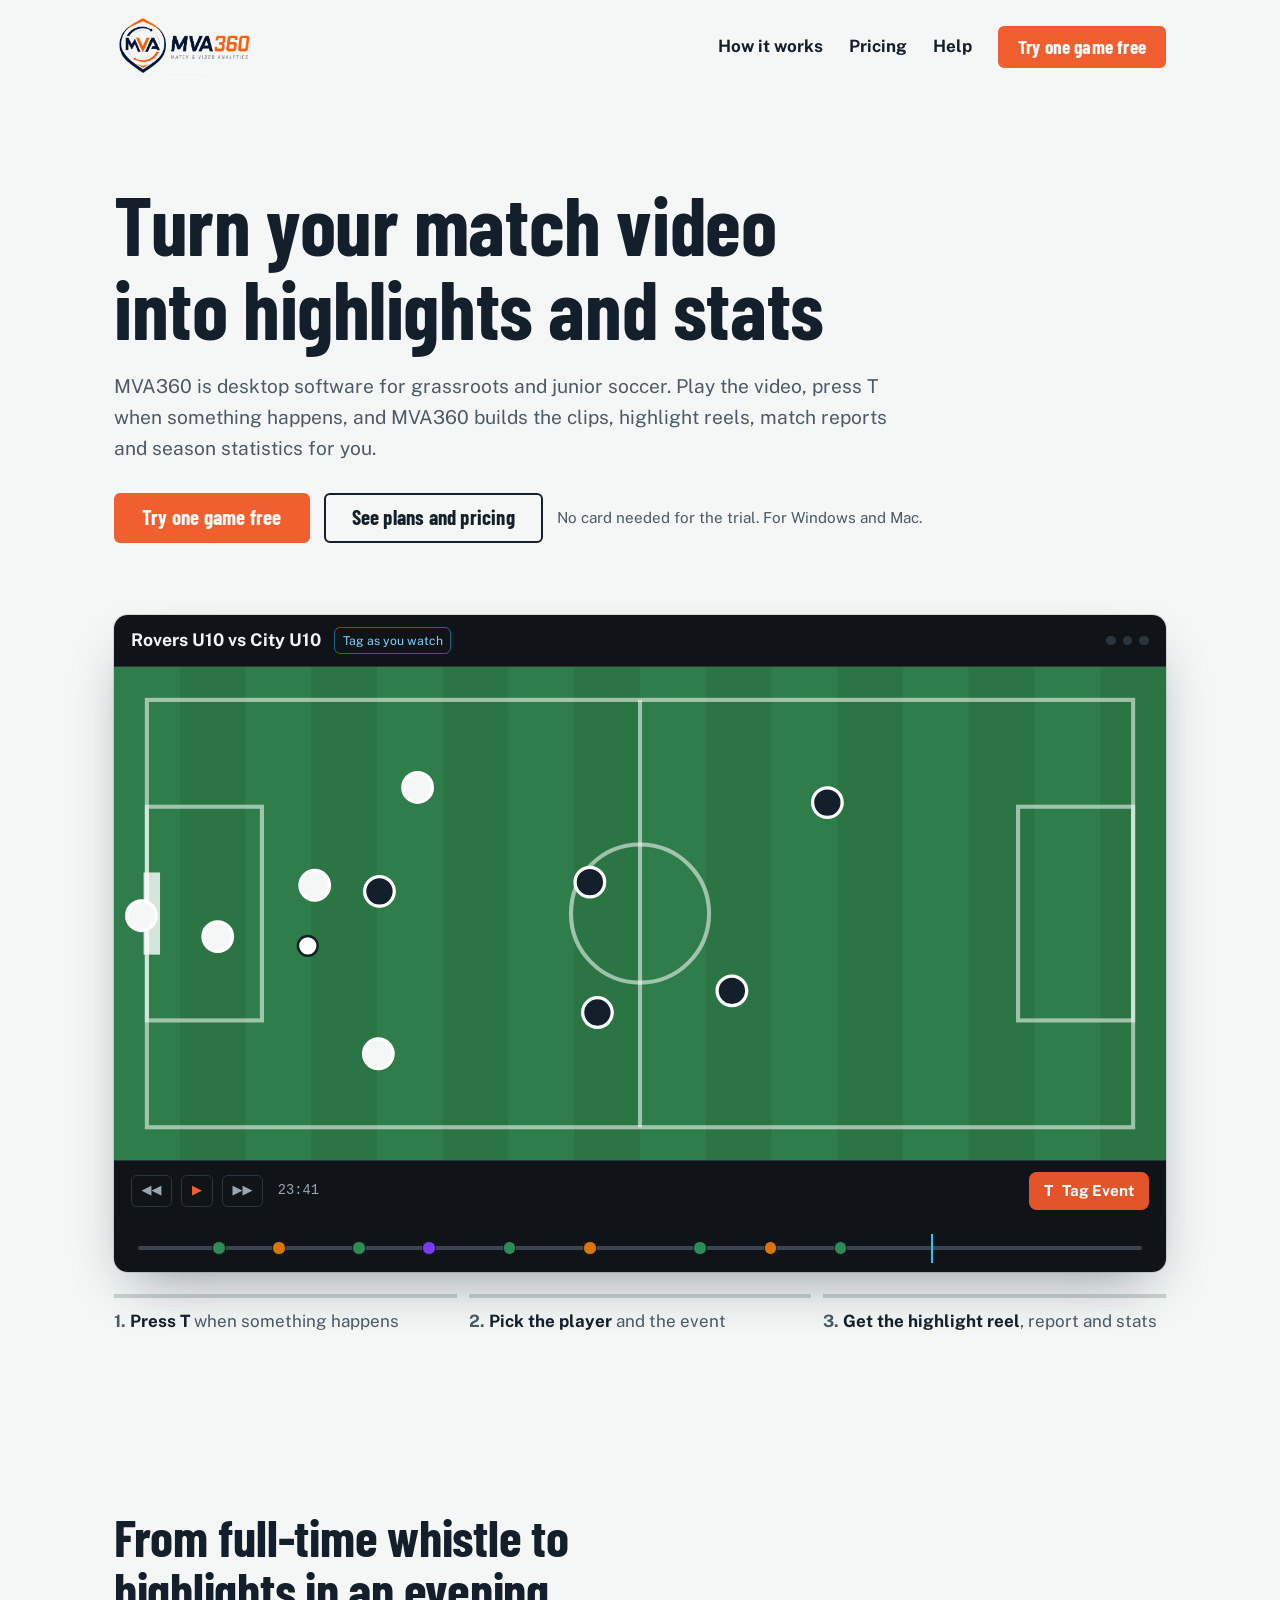
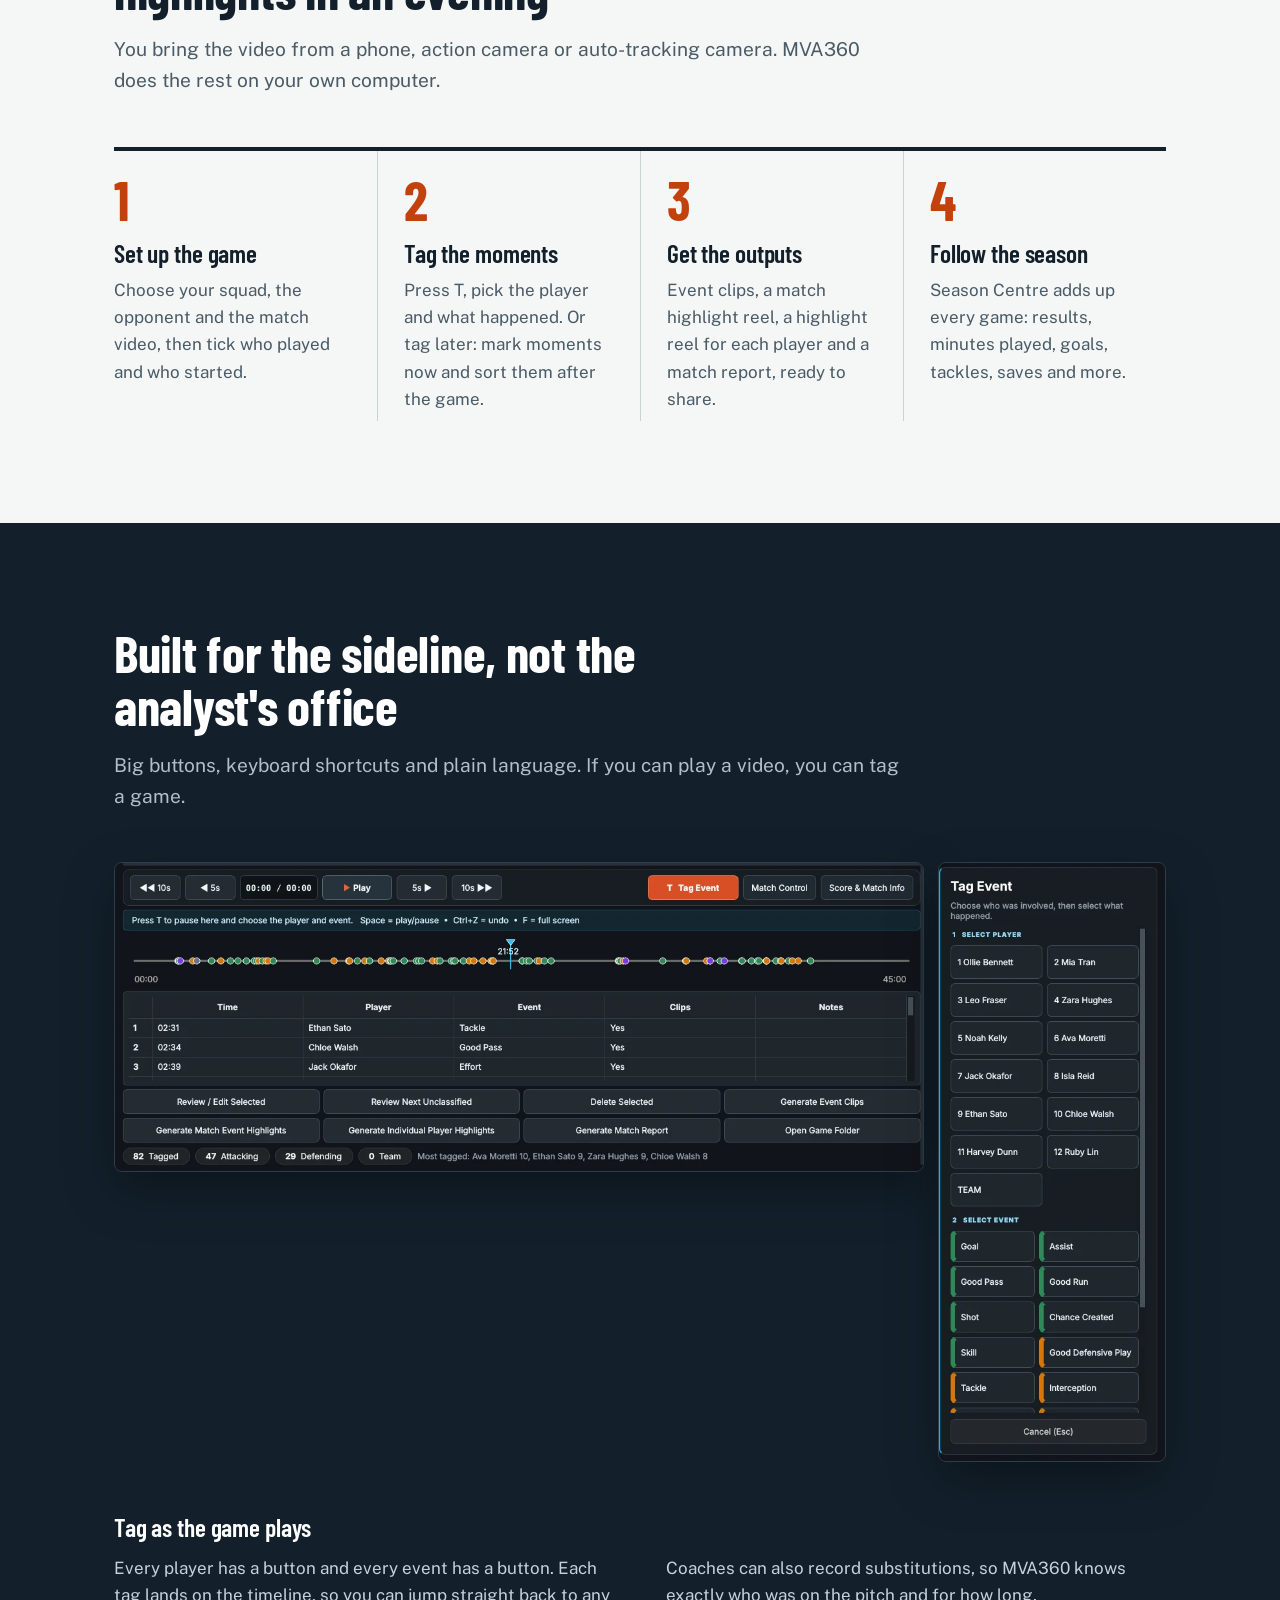
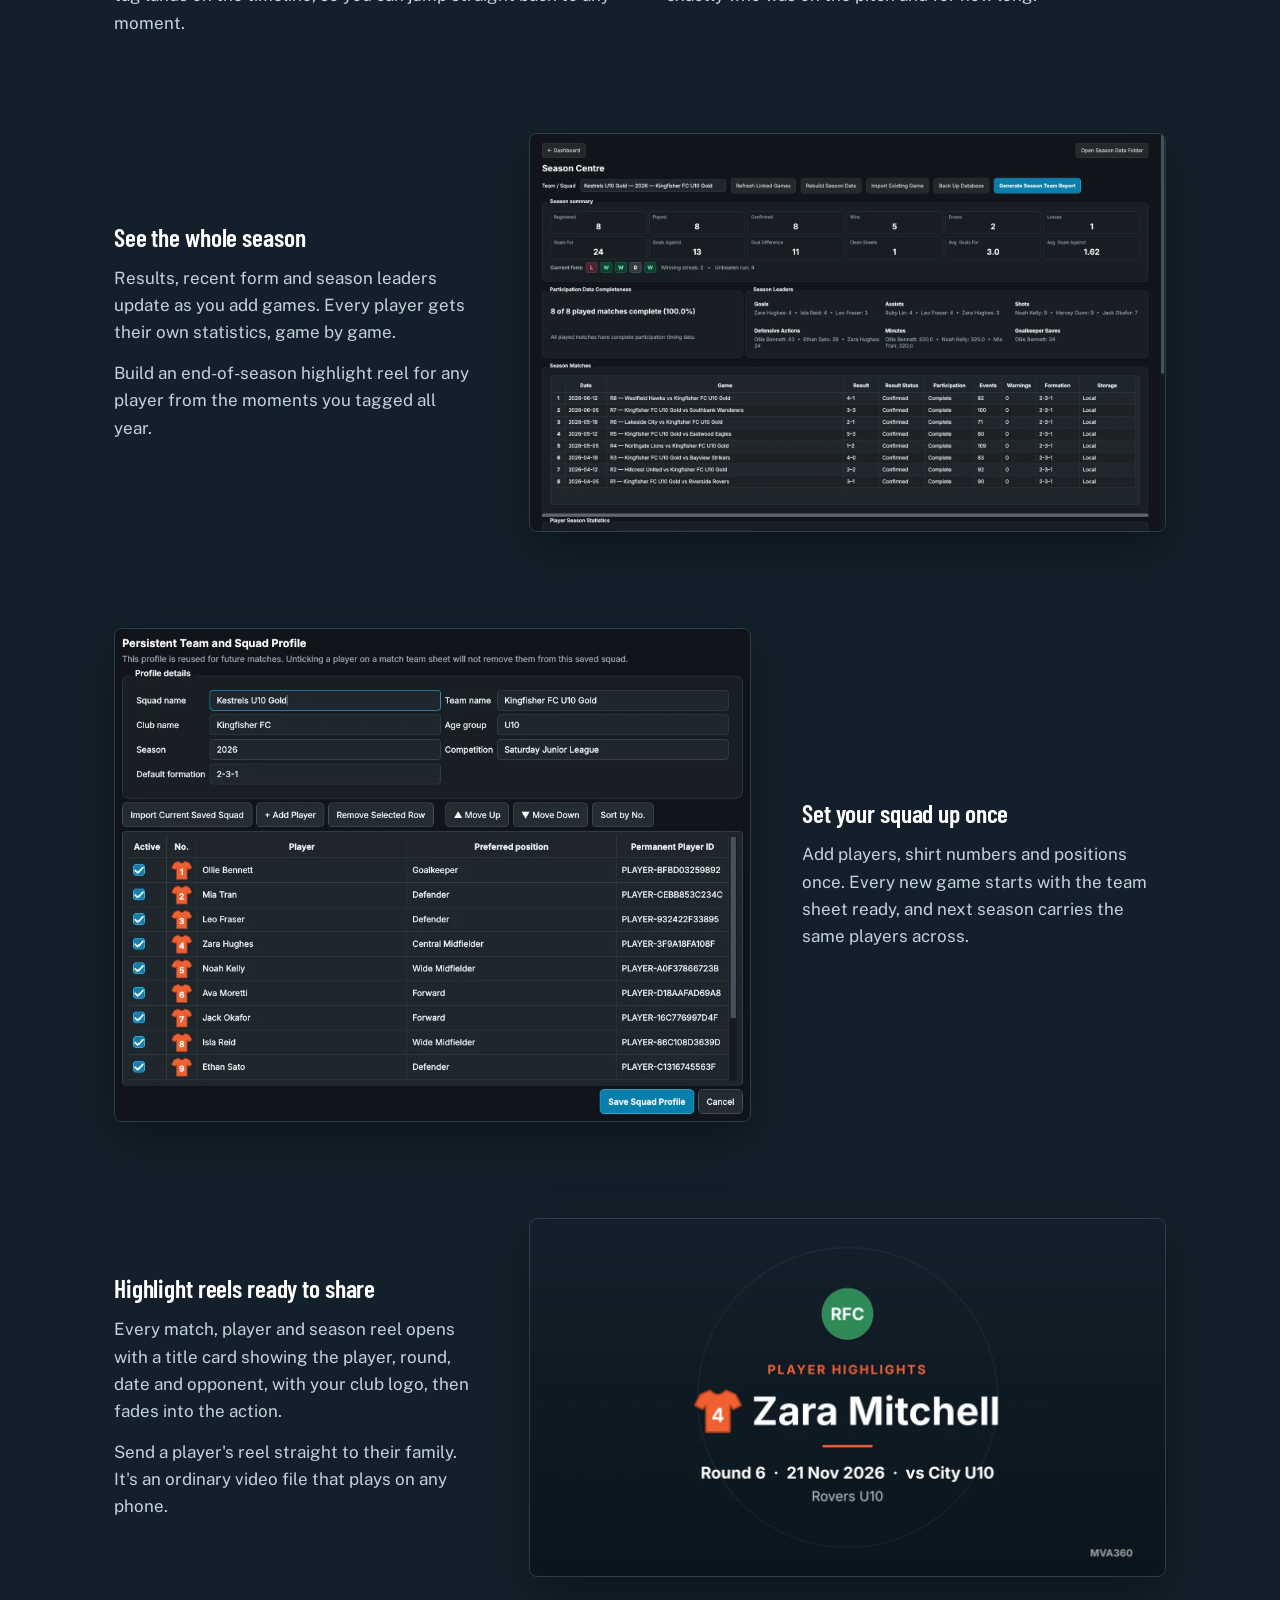
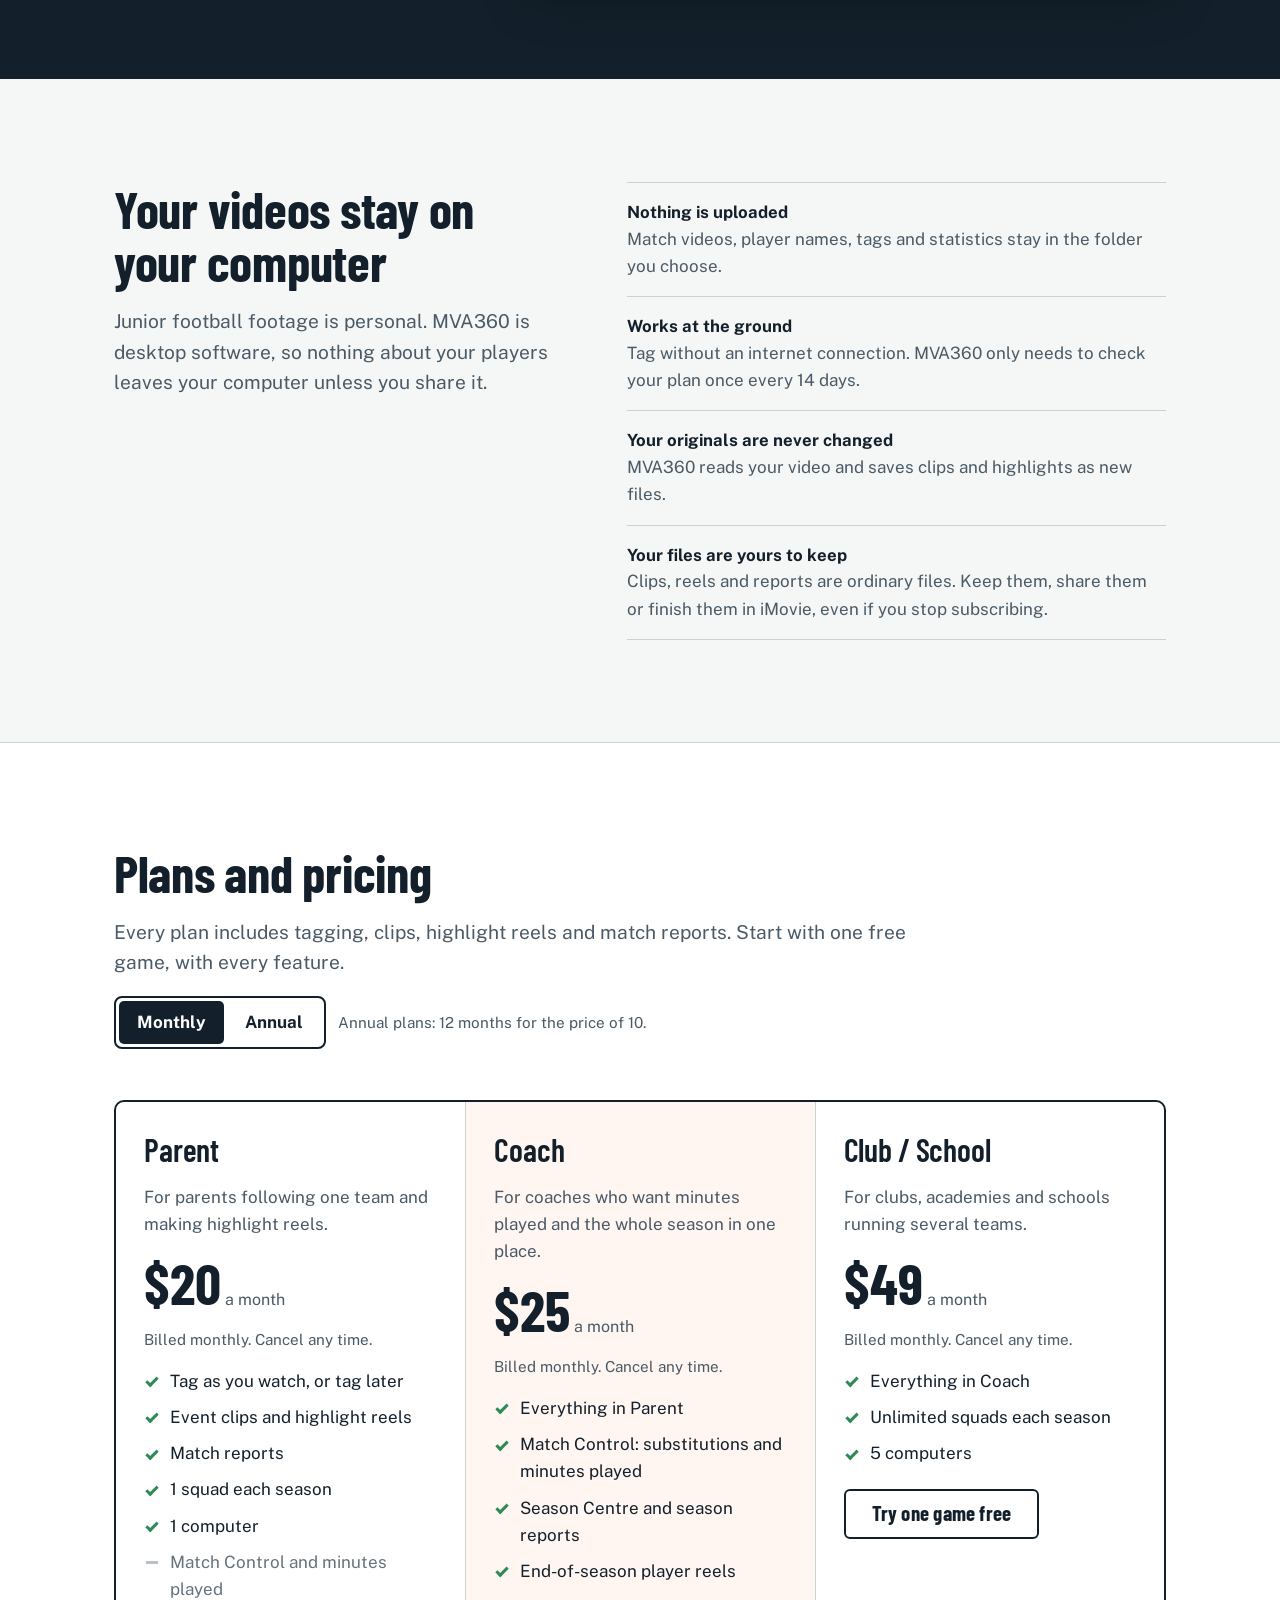
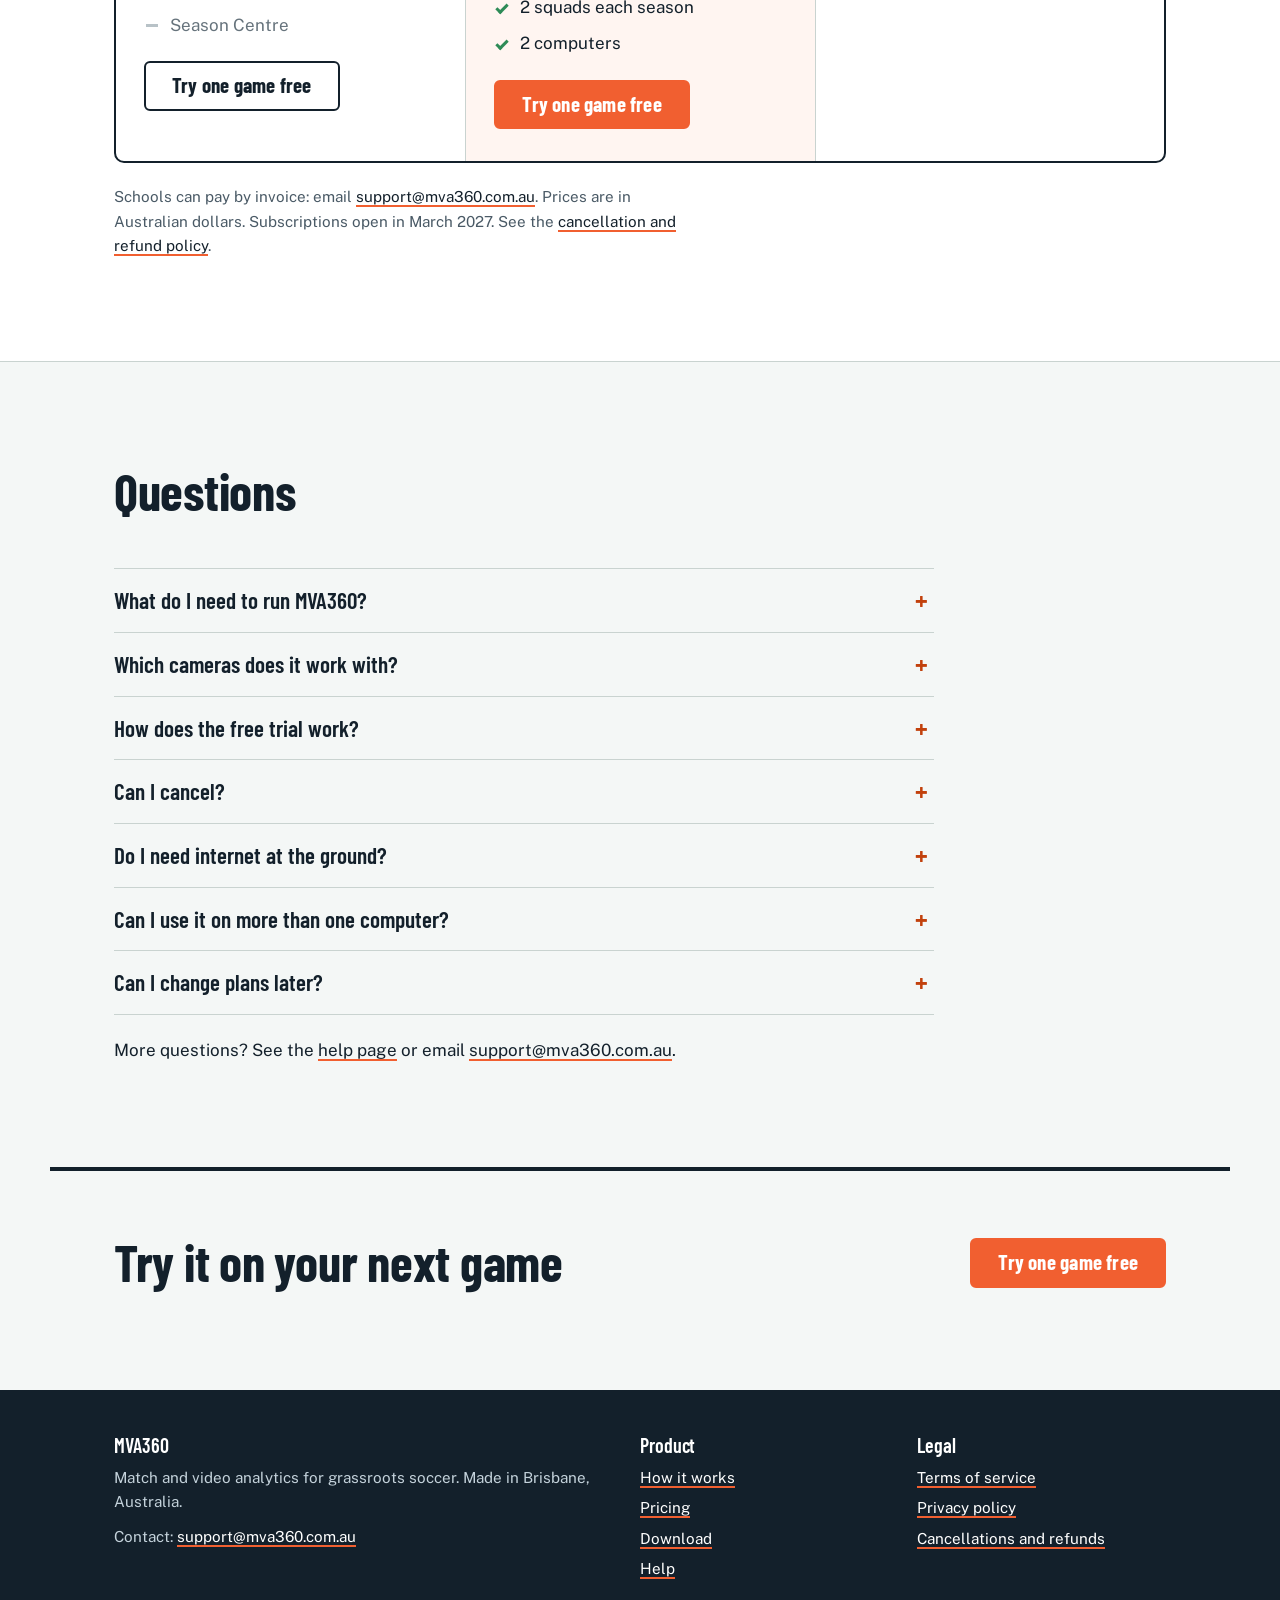
==== commit 1b74de22: "Home page: animated MVA360 demo in the header, and a title card section - The header timeline become" ====
--- a/index.html
+++ b/index.html
@@ -38,36 +38,46 @@
         <span class="hero-note">No card needed for the trial. For Windows and Mac.</span>
       </div>
 
-      <figure class="match animate" aria-label="Example match timeline with tagged moments">
-        <div class="match-rail">
-          <span class="half" aria-hidden="true"></span>
-          <span class="dot attack minor" style="left:3%;--i:0"></span>
-          <span class="dot defend" style="left:6.5%;--i:1"><span class="tag">Save, Ollie #1</span></span>
-          <span class="dot attack minor" style="left:11%;--i:2"></span>
-          <span class="dot general" style="left:14%;--i:3"></span>
-          <span class="dot defend minor" style="left:18%;--i:4"></span>
-          <span class="dot attack" style="left:21.5%;--i:5"></span>
-          <span class="dot attack minor" style="left:25%;--i:6"></span>
-          <span class="dot attack keep" style="left:31%;--i:7"><span class="tag">Goal, Zara #4</span></span>
-          <span class="dot defend minor" style="left:35%;--i:8"></span>
-          <span class="dot attack" style="left:39%;--i:9"></span>
-          <span class="dot defend minor" style="left:42%;--i:10"></span>
-          <span class="dot attack" style="left:46%;--i:11"></span>
-          <span class="dot general minor" style="left:55%;--i:12"></span>
-          <span class="dot attack" style="left:58.5%;--i:13"></span>
-          <span class="dot defend low" style="left:64%;--i:14"><span class="tag">Tackle, Ethan #9</span></span>
-          <span class="dot attack" style="left:68%;--i:15"></span>
-          <span class="dot defend minor" style="left:71%;--i:16"></span>
-          <span class="dot attack" style="left:75%;--i:17"></span>
-          <span class="dot general minor" style="left:78.5%;--i:18"></span>
-          <span class="dot attack" style="left:83%;--i:19"><span class="tag">Assist, Ruby #12</span></span>
-          <span class="dot attack minor" style="left:86%;--i:20"></span>
-          <span class="dot defend" style="left:90%;--i:21"></span>
-          <span class="dot attack minor" style="left:94%;--i:22"></span>
-          <span class="dot defend" style="left:97.5%;--i:23"></span>
-        </div>
-        <div class="match-ends" aria-hidden="true"><span>Kick-off</span><span>Half-time</span><span>Full-time</span></div>
-        <figcaption class="legend"><span class="l-attack">Attacking</span><span class="l-defend">Defending and goalkeeping</span><span class="l-general">General play</span></figcaption>
+      <figure class="demo" aria-label="Animated example: press T during the match, choose the player and event, and MVA360 makes the highlight reel">
+        <div class="demo-frame">
+          <div class="demo-app" data-step="0">
+            <div class="app-bar"><b>Rovers U10 vs City U10</b><span class="mode">Tag as you watch</span><span class="app-dots"><i></i><i></i><i></i></span></div>
+            <div class="app-video">
+              <!-- Later: <video class="footage" autoplay muted loop playsinline src="assets/video/sideline.mp4"></video> (blurred by CSS) -->
+              <svg class="pitch" viewBox="0 0 640 300" preserveAspectRatio="xMidYMid slice" aria-hidden="true">
+                <defs><pattern id="stripes" width="80" height="300" patternUnits="userSpaceOnUse"><rect width="40" height="300" fill="#2f7d4a"/><rect x="40" width="40" height="300" fill="#2b7444"/></pattern></defs>
+                <rect width="640" height="300" fill="url(#stripes)"/>
+                <g fill="none" stroke="rgba(255,255,255,.55)" stroke-width="2.5">
+                  <rect x="20" y="20" width="600" height="260"/><line x1="320" y1="20" x2="320" y2="280"/><circle cx="320" cy="150" r="42"/>
+                  <rect x="20" y="85" width="70" height="130"/><rect x="550" y="85" width="70" height="130"/>
+                </g>
+                <rect x="18" y="125" width="10" height="50" fill="rgba(255,255,255,.8)"/>
+                <g class="players"></g>
+                <circle class="ball" r="6" cx="340" cy="120" fill="#fff" stroke="#13202B" stroke-width="1.5"/>
+              </svg>
+              <div class="goal-flash">GOAL!</div>
+              <div class="panel tag-panel" aria-hidden="true">
+                <div class="panel-col"><h4>Player</h4><ul class="players-list"><li><svg class="shirt" viewBox="0 0 100 100" aria-hidden="true"><path d="M33 6 12 15 0 38 17 47 24 38 24 96 76 96 76 38 83 47 100 38 88 15 67 6Q50 24 33 6Z"/><text x="50" y="74">1</text></svg><span>Ollie</span></li><li class="pick"><svg class="shirt" viewBox="0 0 100 100" aria-hidden="true"><path d="M33 6 12 15 0 38 17 47 24 38 24 96 76 96 76 38 83 47 100 38 88 15 67 6Q50 24 33 6Z"/><text x="50" y="74">4</text></svg><span>Zara</span></li><li><svg class="shirt" viewBox="0 0 100 100" aria-hidden="true"><path d="M33 6 12 15 0 38 17 47 24 38 24 96 76 96 76 38 83 47 100 38 88 15 67 6Q50 24 33 6Z"/><text x="50" y="74">9</text></svg><span>Ethan</span></li><li><svg class="shirt" viewBox="0 0 100 100" aria-hidden="true"><path d="M33 6 12 15 0 38 17 47 24 38 24 96 76 96 76 38 83 47 100 38 88 15 67 6Q50 24 33 6Z"/><text x="50" y="74">12</text></svg><span>Ruby</span></li><li><svg class="shirt" viewBox="0 0 100 100" aria-hidden="true"><path d="M33 6 12 15 0 38 17 47 24 38 24 96 76 96 76 38 83 47 100 38 88 15 67 6Q50 24 33 6Z"/><text x="50" y="74">7</text></svg><span>Mia</span></li></ul></div>
+                <div class="panel-col"><h4>Event</h4><ul class="events-list"><li class="attack pick"><i></i>Goal</li><li class="attack"><i></i>Shot</li><li class="attack"><i></i>Assist</li><li class="defend"><i></i>Tackle</li><li class="defend"><i></i>Save</li><li class="general"><i></i>Effort</li></ul></div>
+              </div>
+              <div class="panel reel-panel" aria-hidden="true">
+                <div class="reel-card">
+                  <span class="kick">PLAYER HIGHLIGHTS</span>
+                  <span class="who"><svg class="shirt" viewBox="0 0 100 100" aria-hidden="true"><path d="M33 6 12 15 0 38 17 47 24 38 24 96 76 96 76 38 83 47 100 38 88 15 67 6Q50 24 33 6Z"/><text x="50" y="74">4</text></svg>Zara</span>
+                  <span class="det">Round 6 · 21 Nov · vs City U10</span>
+                </div>
+                <p class="reel-done"><span class="tick">✓</span> Highlight reel ready</p>
+              </div>
+            </div>
+            <div class="app-transport"><span class="tb">◀◀</span><span class="tb play">▶</span><span class="tb">▶▶</span><span class="time">23:41</span><span class="tkey"><kbd>T</kbd> Tag Event</span></div>
+            <div class="app-timeline"><span class="rail"></span><span class="d attack" style="left:8%"></span><span class="d defend" style="left:14%"></span><span class="d attack" style="left:22%"></span><span class="d general" style="left:29%"></span><span class="d attack" style="left:37%"></span><span class="d defend" style="left:45%"></span><span class="d attack" style="left:56%"></span><span class="d defend" style="left:63%"></span><span class="d attack" style="left:70%"></span><span class="d attack new" style="left:78%"><em>Goal, Zara #4</em></span><span class="head"></span></div>
+          </div>
+        </div>
+        <ol class="demo-steps">
+          <li data-for="1"><b>Press T</b> when something happens</li>
+          <li data-for="2"><b>Pick the player</b> and the event</li>
+          <li data-for="3"><b>Get the highlight reel</b>, report and stats</li>
+        </ol>
       </figure>
     </div>
   </div>
@@ -138,6 +148,15 @@
           <p>Add players, shirt numbers and positions once. Every new game starts with the team sheet ready, and next season carries the same players across.</p>
         </div>
       </div>
+
+      <div class="shot flip">
+        <figure><img src="assets/img/title-card.webp" alt="A highlight reel title card: Player Highlights, Zara Mitchell, shirt number 4, Round 6, 21 November 2026, versus City U10" width="1280" height="720" loading="lazy"></figure>
+        <div class="text">
+          <h3>Highlight reels ready to share</h3>
+          <p>Every match, player and season reel opens with a title card showing the player, round, date and opponent, with your club logo, then fades into the action.</p>
+          <p>Send a player's reel straight to their family. It's an ordinary video file that plays on any phone.</p>
+        </div>
+      </div>
     </div>
   </section>
 
--- a/assets/site.css
+++ b/assets/site.css
@@ -355,3 +355,111 @@
   .help-toc li + li { margin-top: 0; }
 }
 @media (max-width: 480px) { .help-toc ol { columns: 1; } }
+
+/* Hero demo: an animated MVA360 window (drawn in code, no footage). ----- */
+.demo { margin: clamp(40px, 6vw, 72px) 0 0; padding: 0 0 clamp(40px, 6vw, 72px); }
+.demo-frame { container-type: inline-size; }
+.demo-app {
+  --app-bg: #101419; --app-panel: #182029; --app-line: #2A3540; --app-text: #F2F5F7; --app-soft: #9AA7B2;
+  font-family: var(--body);
+  font-size: max(8.5px, 1.45cqw);
+  background: var(--app-bg); color: var(--app-text);
+  border-radius: 0.9em; overflow: hidden;
+  box-shadow: 0 1.6em 3.5em -1.2em rgba(19, 32, 43, .45), 0 0 0 1px rgba(19, 32, 43, .12);
+}
+.app-bar { display: flex; align-items: center; gap: 0.9em; padding: 0.75em 1.1em; border-bottom: 1px solid var(--app-line); }
+.app-bar b { font-size: 1.15em; }
+.app-bar .mode { font-size: 0.8em; color: #7DD3FC; border: 1px solid #1E6A8A; border-radius: 0.5em; padding: 0.25em 0.6em; }
+.app-dots { margin-left: auto; display: flex; gap: 0.45em; }
+.app-dots i { width: 0.65em; height: 0.65em; border-radius: 50%; background: var(--app-line); }
+.app-video { position: relative; aspect-ratio: 640 / 300; background: #2b7444; overflow: hidden; }
+.app-video .pitch, .app-video .footage { position: absolute; inset: 0; width: 100%; height: 100%; display: block; }
+.app-video .footage { object-fit: cover; filter: blur(6px) saturate(.9) brightness(.8); transform: scale(1.06); }
+.app-video .players circle { stroke: #fff; stroke-width: 2; }
+.goal-flash {
+  position: absolute; left: 4%; right: 50%; top: 40%; text-align: center;
+  font-family: var(--display); font-weight: 700; font-size: 3.2em; color: #fff;
+  text-shadow: 0 0.06em 0.3em rgba(0,0,0,.45); opacity: 0; transform: scale(.7);
+  transition: opacity .25s, transform .35s cubic-bezier(.2,.8,.3,1.3);
+}
+.demo-app[data-step="1"] .goal-flash, .demo-app[data-step="2"] .goal-flash { opacity: 1; transform: scale(1); }
+
+.panel {
+  position: absolute; top: 0.9em; bottom: 0.9em; right: 0.9em; width: 46%;
+  background: rgba(16, 20, 25, .94); border: 1px solid var(--app-line); border-radius: 0.7em;
+  padding: 0.8em; opacity: 0; transform: translateX(1.2em); pointer-events: none;
+  transition: opacity .3s, transform .35s;
+}
+.tag-panel { display: grid; grid-template-columns: 1fr 1fr; gap: 0.8em; }
+.demo-app[data-step="1"] .tag-panel, .demo-app[data-step="2"] .tag-panel, .demo-app[data-step="3"] .tag-panel,
+.demo-app[data-step="static"] .tag-panel { opacity: 1; transform: none; }
+.panel h4 { margin: 0 0 0.5em; font: 700 0.8em/1 var(--body); color: var(--app-soft); text-transform: uppercase; letter-spacing: .08em; }
+.panel ul { list-style: none; margin: 0; padding: 0; display: grid; gap: 0.35em; }
+.panel li {
+  display: flex; align-items: center; gap: 0.5em; padding: 0.35em 0.5em; border-radius: 0.45em;
+  background: var(--app-panel); font-size: 0.95em; transition: background .25s, box-shadow .25s;
+}
+.shirt { width: 1.5em; height: 1.5em; flex: none; }
+.shirt path { fill: #F15F30; stroke: #B8401C; stroke-width: 3; }
+.shirt text { fill: #fff; font: 700 44px/1 var(--body); text-anchor: middle; }
+.events-list i { width: 0.75em; height: 0.75em; border-radius: 50%; flex: none; }
+.events-list .attack i { background: var(--attack); }
+.events-list .defend i { background: var(--defend); }
+.events-list .general i { background: var(--general); }
+.demo-app[data-step="2"] .players-list .pick, .demo-app[data-step="3"] .pick,
+.demo-app[data-step="static"] .pick { background: #0E5F86; box-shadow: 0 0 0 2px #38BDF8 inset; }
+
+.reel-panel { display: flex; flex-direction: column; justify-content: center; gap: 0.8em; }
+.demo-app[data-step="4"] .reel-panel { opacity: 1; transform: none; }
+.reel-card {
+  aspect-ratio: 16 / 9; border-radius: 0.5em; background: linear-gradient(#13202B, #0B141C);
+  display: flex; flex-direction: column; align-items: center; justify-content: center; gap: 0.35em; text-align: center;
+}
+.reel-card .kick { font: 700 0.7em/1 var(--body); color: #F15F30; letter-spacing: .14em; }
+.reel-card .who { display: flex; align-items: center; gap: 0.35em; font: 700 1.6em/1 var(--body); }
+.reel-card .who .shirt { width: 1.1em; height: 1.1em; }
+.reel-card .det { font-size: 0.75em; color: var(--app-soft); }
+.reel-done { margin: 0; text-align: center; font-weight: 700; }
+.reel-done .tick { color: #4ADE80; }
+
+.app-transport { display: flex; align-items: center; gap: 0.6em; padding: 0.7em 1.1em; border-top: 1px solid var(--app-line); }
+.app-transport .tb { padding: 0.35em 0.75em; border: 1px solid var(--app-line); border-radius: 0.45em; color: var(--app-soft); font-size: 0.85em; }
+.app-transport .play { color: #F15F30; }
+.app-transport .time { font-family: ui-monospace, Consolas, monospace; color: var(--app-soft); margin-left: 0.4em; font-size: 0.9em; }
+.app-transport .tkey {
+  margin-left: auto; background: #E2552B; color: #fff; font-weight: 700; border-radius: 0.5em;
+  padding: 0.45em 1em; transition: transform .15s, box-shadow .2s;
+}
+.app-transport .tkey kbd { font: inherit; margin-right: 0.4em; background: none; border: 0; padding: 0; color: inherit; }
+.demo-app[data-step="1"] .tkey { transform: scale(.92); box-shadow: 0 0 0 0.35em rgba(241, 95, 48, .35); }
+
+.app-timeline { position: relative; height: 3.4em; margin: 0 1.6em; }
+.app-timeline .rail { position: absolute; left: 0; right: 0; top: 1.7em; height: 0.22em; border-radius: 1em; background: #3A4652; }
+.app-timeline .d { position: absolute; top: 1.36em; width: 0.9em; height: 0.9em; margin-left: -0.45em; border-radius: 50%; border: 0.12em solid var(--app-bg); }
+.app-timeline .d.attack { background: var(--attack); }
+.app-timeline .d.defend { background: var(--defend); }
+.app-timeline .d.general { background: var(--general); }
+.app-timeline .head { position: absolute; top: 0.9em; width: 0.16em; height: 1.9em; background: #38BDF8; left: 79%; transition: left 1.2s linear; }
+.app-timeline .new { opacity: 0; transform: translateY(-1.4em) scale(.4); transition: opacity .3s, transform .45s cubic-bezier(.2,.8,.3,1.3); }
+.app-timeline .new em {
+  position: absolute; left: 50%; bottom: 1.4em; transform: translateX(-50%); white-space: nowrap;
+  font: 600 0.8em/1 var(--body); font-style: normal; background: var(--app-text); color: var(--navy); border-radius: 0.4em; padding: 0.3em 0.55em;
+}
+.demo-app[data-step="3"] .new, .demo-app[data-step="4"] .new, .demo-app[data-step="static"] .new { opacity: 1; transform: none; }
+.demo-app[data-step="4"] .head { left: 85%; }
+
+.demo-steps { list-style: none; margin: 22px 0 0; padding: 0; display: grid; grid-template-columns: repeat(3, 1fr); gap: 12px; counter-reset: step; }
+.demo-steps li {
+  counter-increment: step; color: var(--navy-soft); border-top: 4px solid var(--line); padding-top: 10px;
+  transition: border-color .3s, color .3s;
+}
+.demo-steps li::before { content: counter(step) ". "; font-weight: 700; }
+.demo-steps li.on { border-color: var(--orange); color: var(--navy); }
+.demo-steps b { color: var(--navy); }
+@media (max-width: 640px) {
+  .demo-steps { grid-template-columns: 1fr; gap: 8px; }
+  .demo-steps li { border-top: 0; border-left: 4px solid var(--line); padding: 2px 0 2px 10px; }
+  .demo-steps li.on { border-color: var(--orange); }
+  .panel { width: 58%; }
+  .goal-flash { right: 58%; }
+}
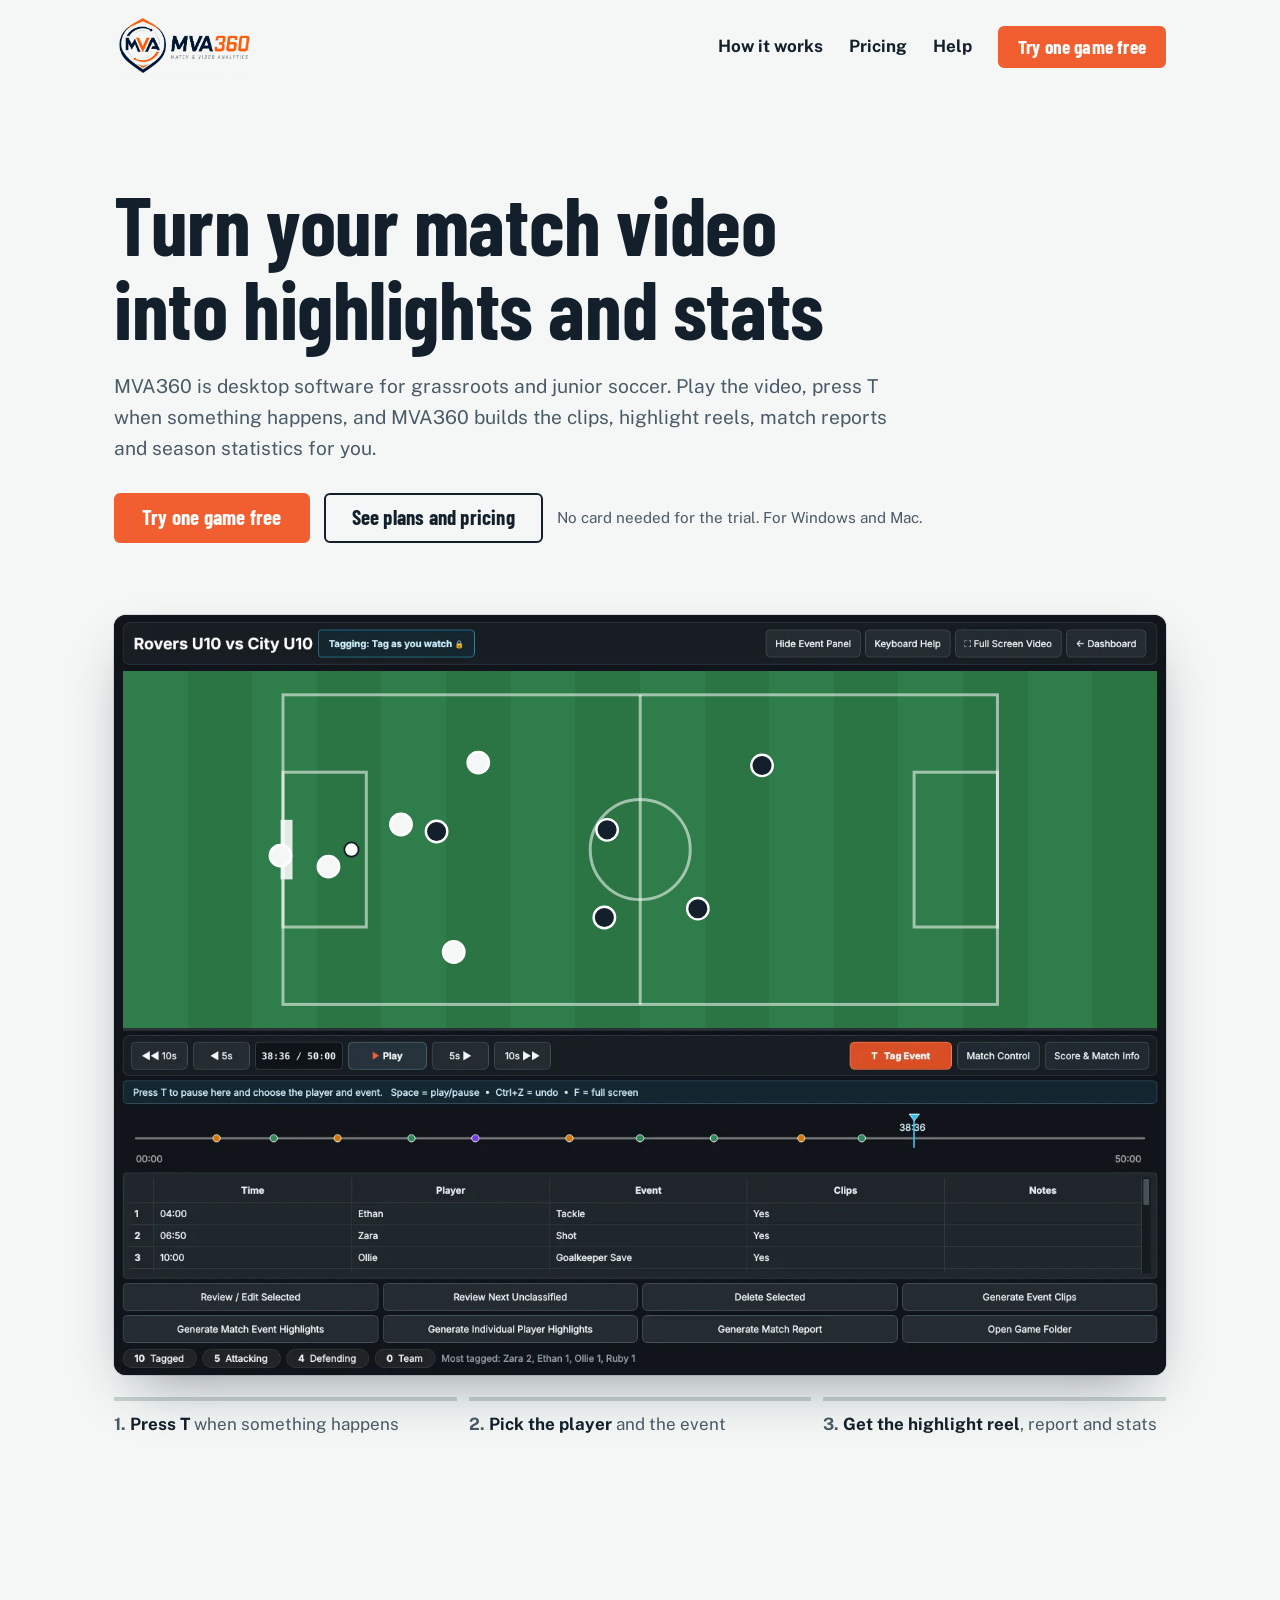
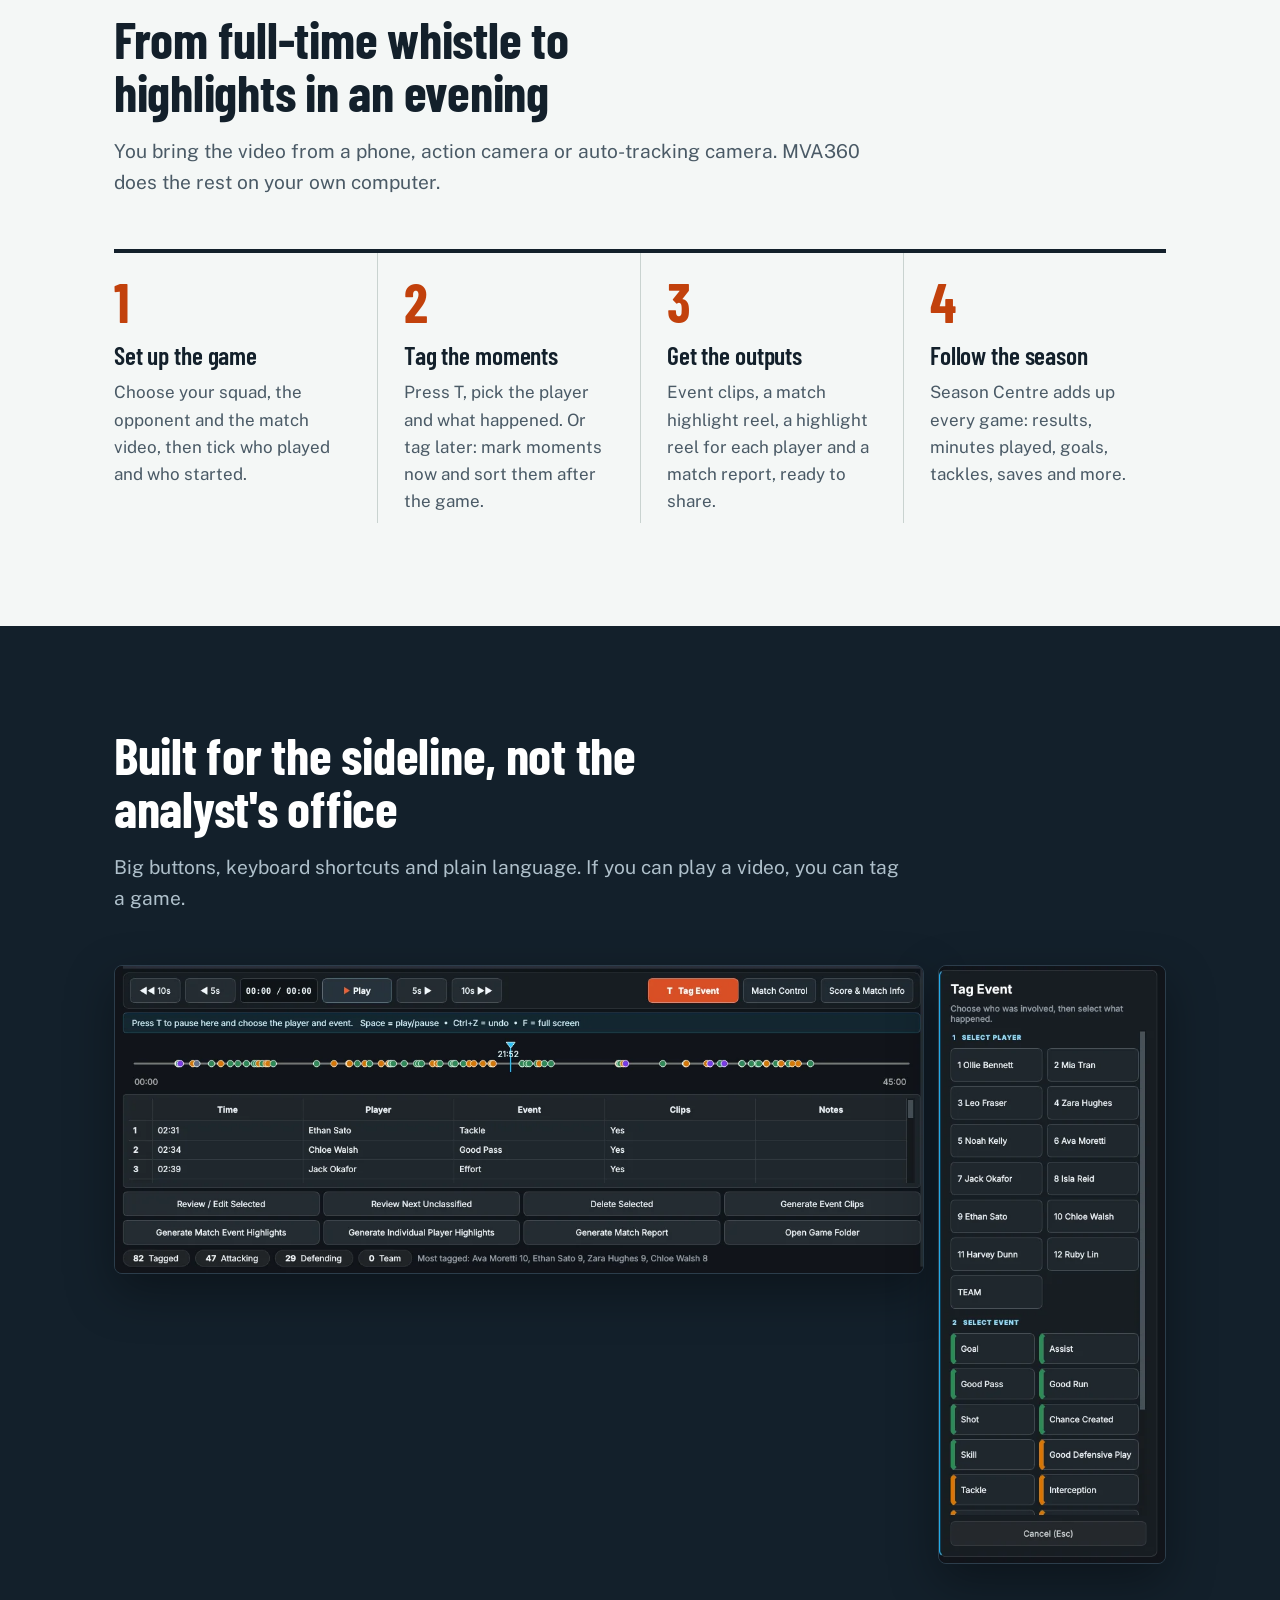
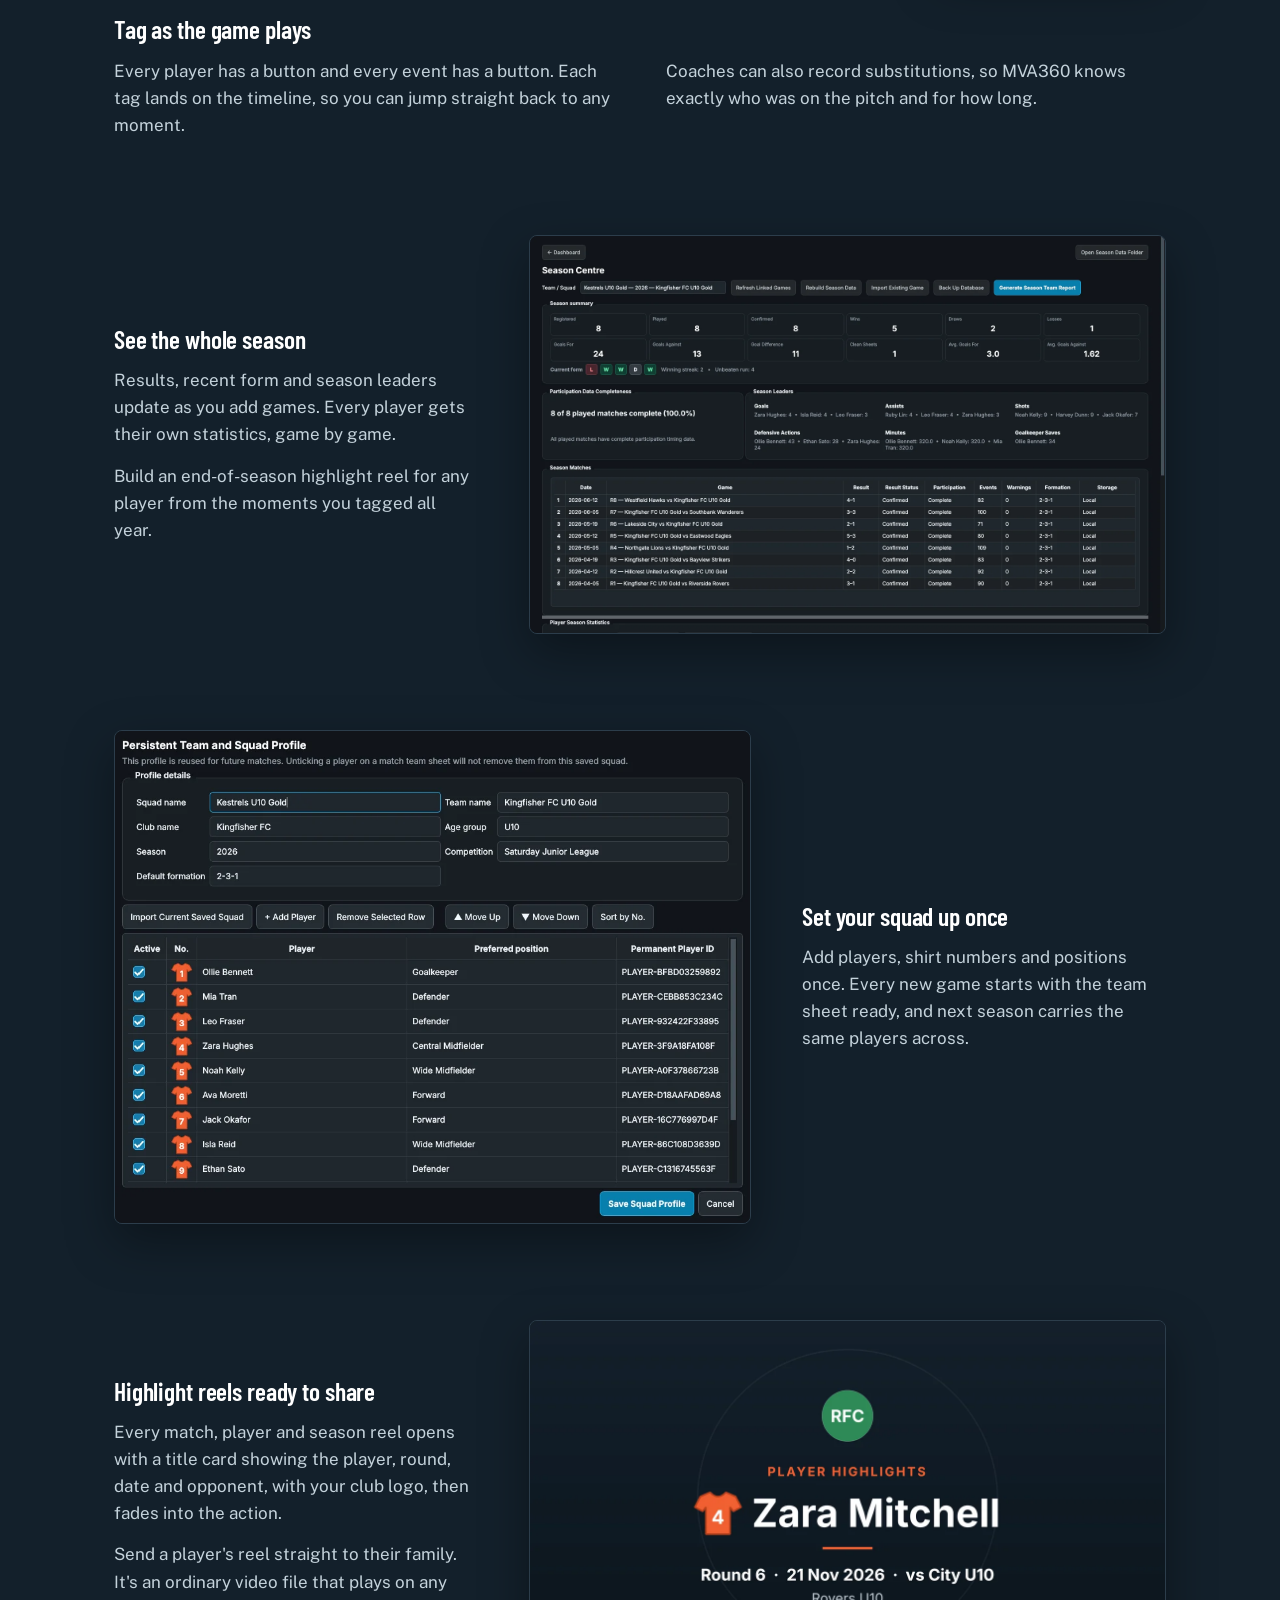
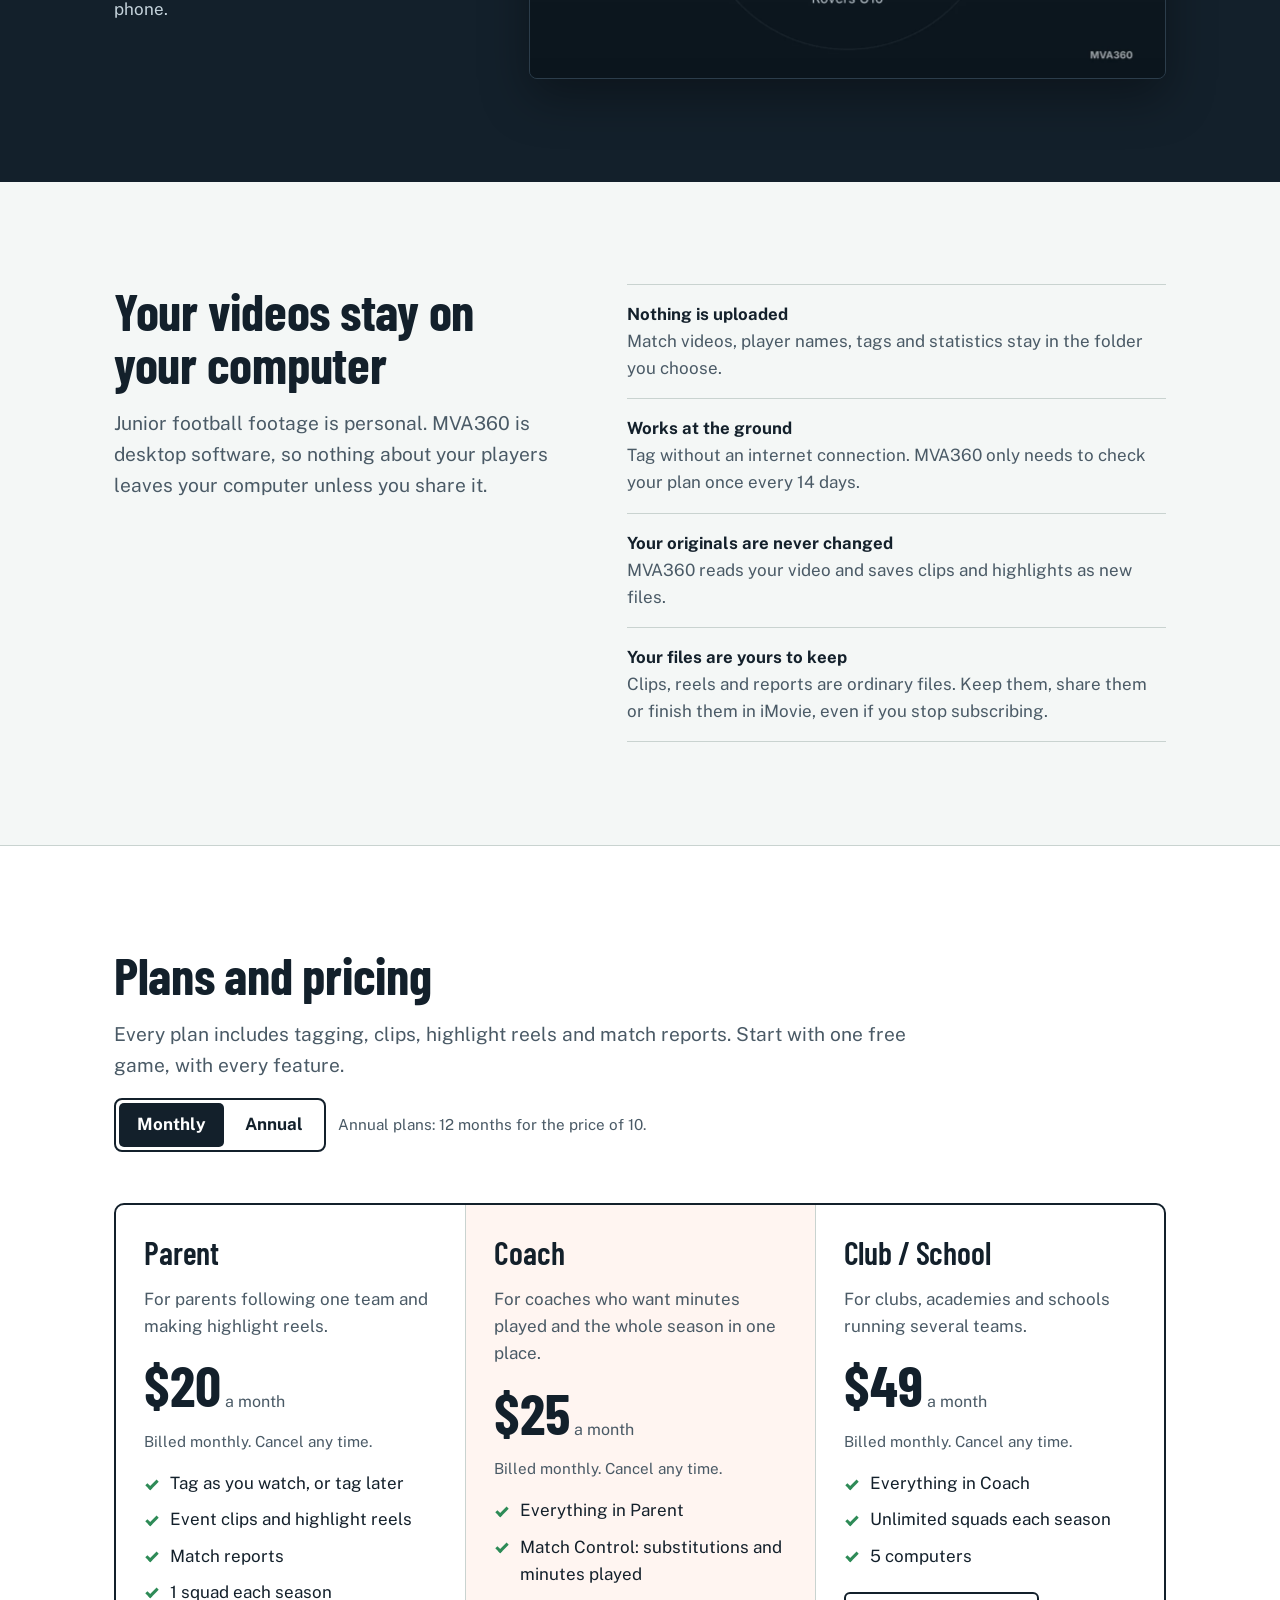
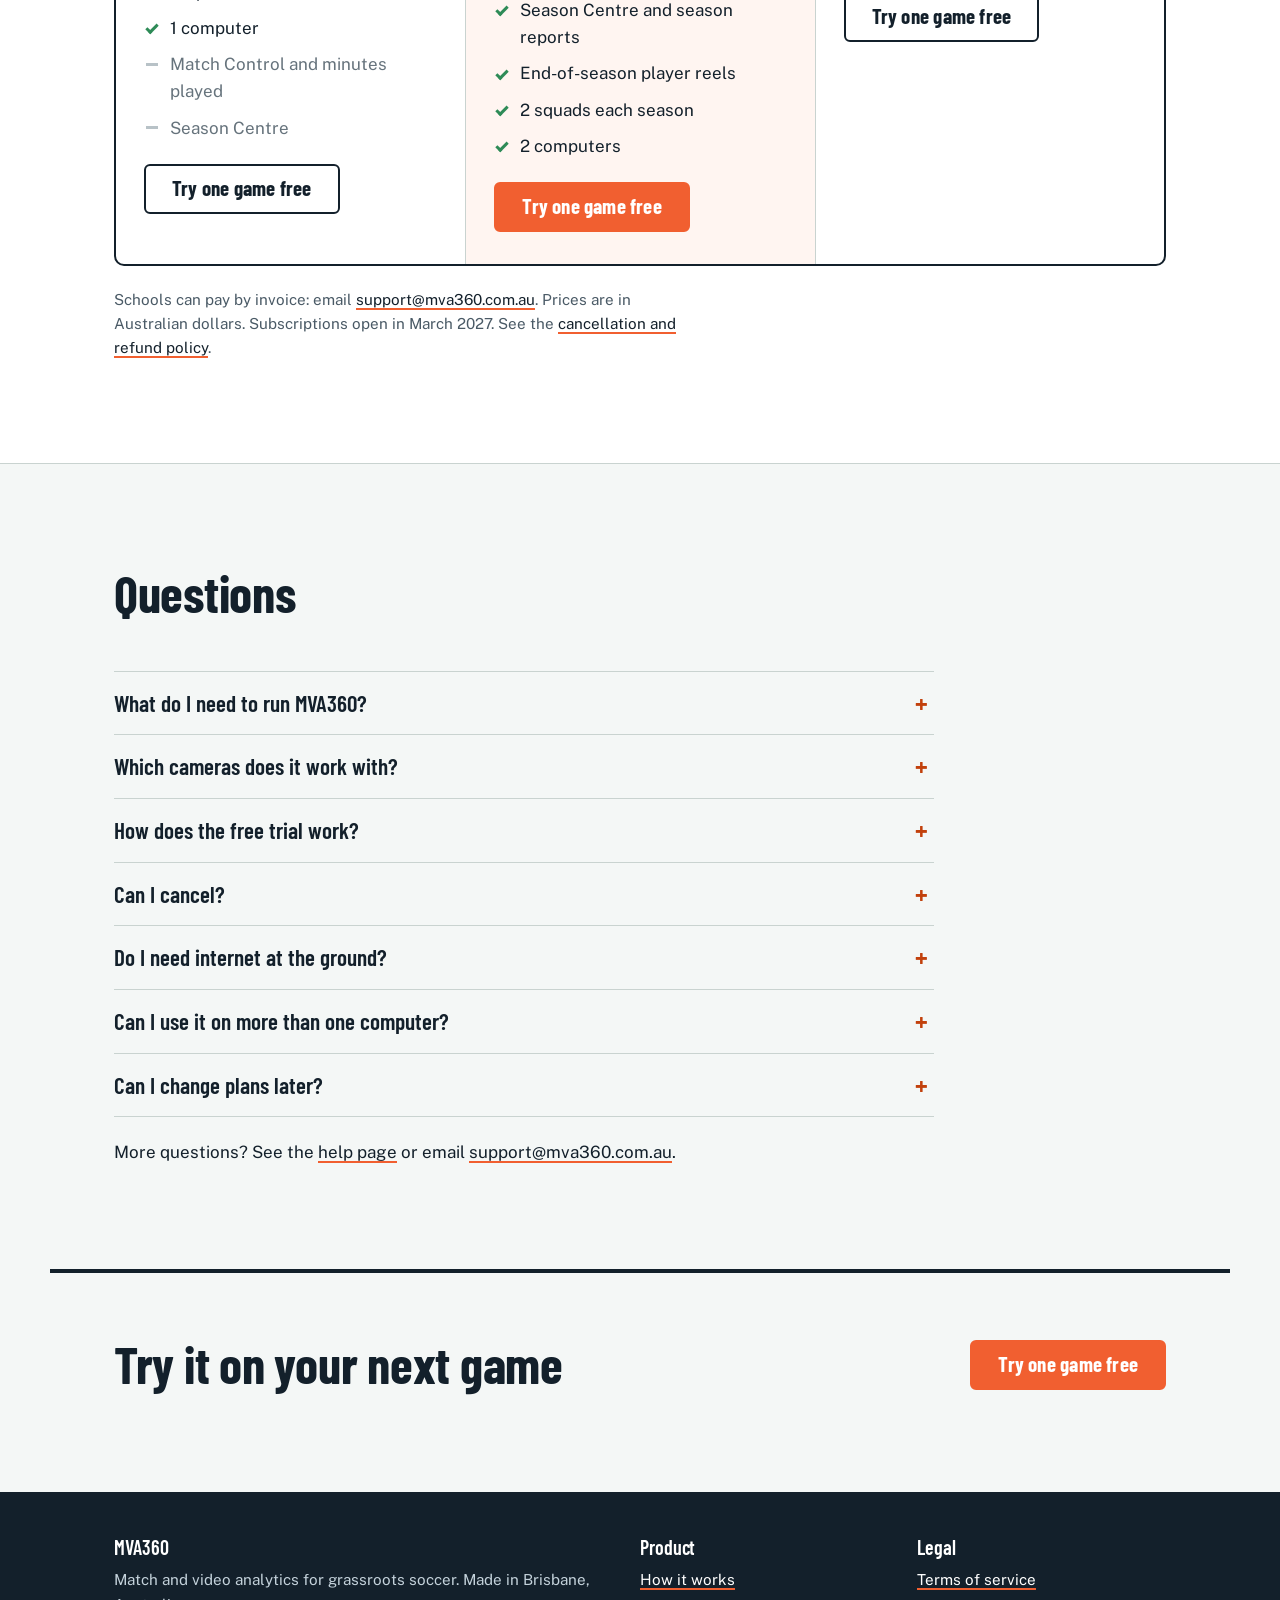
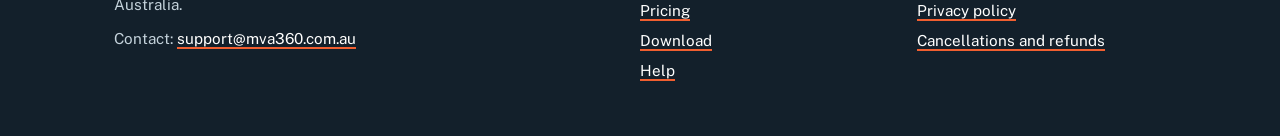
==== commit 35d4490d: "Demo: real MVA360 screens with the animated pitch; straight final shot The header demo now crossfade" ====
--- a/index.html
+++ b/index.html
@@ -38,39 +38,28 @@
         <span class="hero-note">No card needed for the trial. For Windows and Mac.</span>
       </div>
 
-      <figure class="demo" aria-label="Animated example: press T during the match, choose the player and event, and MVA360 makes the highlight reel">
-        <div class="demo-frame">
-          <div class="demo-app" data-step="0">
-            <div class="app-bar"><b>Rovers U10 vs City U10</b><span class="mode">Tag as you watch</span><span class="app-dots"><i></i><i></i><i></i></span></div>
-            <div class="app-video">
-              <!-- Later: <video class="footage" autoplay muted loop playsinline src="assets/video/sideline.mp4"></video> (blurred by CSS) -->
-              <svg class="pitch" viewBox="0 0 640 300" preserveAspectRatio="xMidYMid slice" aria-hidden="true">
-                <defs><pattern id="stripes" width="80" height="300" patternUnits="userSpaceOnUse"><rect width="40" height="300" fill="#2f7d4a"/><rect x="40" width="40" height="300" fill="#2b7444"/></pattern></defs>
-                <rect width="640" height="300" fill="url(#stripes)"/>
-                <g fill="none" stroke="rgba(255,255,255,.55)" stroke-width="2.5">
-                  <rect x="20" y="20" width="600" height="260"/><line x1="320" y1="20" x2="320" y2="280"/><circle cx="320" cy="150" r="42"/>
-                  <rect x="20" y="85" width="70" height="130"/><rect x="550" y="85" width="70" height="130"/>
-                </g>
-                <rect x="18" y="125" width="10" height="50" fill="rgba(255,255,255,.8)"/>
-                <g class="players"></g>
-                <circle class="ball" r="6" cx="340" cy="120" fill="#fff" stroke="#13202B" stroke-width="1.5"/>
-              </svg>
-              <div class="goal-flash">GOAL!</div>
-              <div class="panel tag-panel" aria-hidden="true">
-                <div class="panel-col"><h4>Player</h4><ul class="players-list"><li><svg class="shirt" viewBox="0 0 100 100" aria-hidden="true"><path d="M33 6 12 15 0 38 17 47 24 38 24 96 76 96 76 38 83 47 100 38 88 15 67 6Q50 24 33 6Z"/><text x="50" y="74">1</text></svg><span>Ollie</span></li><li class="pick"><svg class="shirt" viewBox="0 0 100 100" aria-hidden="true"><path d="M33 6 12 15 0 38 17 47 24 38 24 96 76 96 76 38 83 47 100 38 88 15 67 6Q50 24 33 6Z"/><text x="50" y="74">4</text></svg><span>Zara</span></li><li><svg class="shirt" viewBox="0 0 100 100" aria-hidden="true"><path d="M33 6 12 15 0 38 17 47 24 38 24 96 76 96 76 38 83 47 100 38 88 15 67 6Q50 24 33 6Z"/><text x="50" y="74">9</text></svg><span>Ethan</span></li><li><svg class="shirt" viewBox="0 0 100 100" aria-hidden="true"><path d="M33 6 12 15 0 38 17 47 24 38 24 96 76 96 76 38 83 47 100 38 88 15 67 6Q50 24 33 6Z"/><text x="50" y="74">12</text></svg><span>Ruby</span></li><li><svg class="shirt" viewBox="0 0 100 100" aria-hidden="true"><path d="M33 6 12 15 0 38 17 47 24 38 24 96 76 96 76 38 83 47 100 38 88 15 67 6Q50 24 33 6Z"/><text x="50" y="74">7</text></svg><span>Mia</span></li></ul></div>
-                <div class="panel-col"><h4>Event</h4><ul class="events-list"><li class="attack pick"><i></i>Goal</li><li class="attack"><i></i>Shot</li><li class="attack"><i></i>Assist</li><li class="defend"><i></i>Tackle</li><li class="defend"><i></i>Save</li><li class="general"><i></i>Effort</li></ul></div>
-              </div>
-              <div class="panel reel-panel" aria-hidden="true">
-                <div class="reel-card">
-                  <span class="kick">PLAYER HIGHLIGHTS</span>
-                  <span class="who"><svg class="shirt" viewBox="0 0 100 100" aria-hidden="true"><path d="M33 6 12 15 0 38 17 47 24 38 24 96 76 96 76 38 83 47 100 38 88 15 67 6Q50 24 33 6Z"/><text x="50" y="74">4</text></svg>Zara</span>
-                  <span class="det">Round 6 · 21 Nov · vs City U10</span>
-                </div>
-                <p class="reel-done"><span class="tick">✓</span> Highlight reel ready</p>
-              </div>
-            </div>
-            <div class="app-transport"><span class="tb">◀◀</span><span class="tb play">▶</span><span class="tb">▶▶</span><span class="time">23:41</span><span class="tkey"><kbd>T</kbd> Tag Event</span></div>
-            <div class="app-timeline"><span class="rail"></span><span class="d attack" style="left:8%"></span><span class="d defend" style="left:14%"></span><span class="d attack" style="left:22%"></span><span class="d general" style="left:29%"></span><span class="d attack" style="left:37%"></span><span class="d defend" style="left:45%"></span><span class="d attack" style="left:56%"></span><span class="d defend" style="left:63%"></span><span class="d attack" style="left:70%"></span><span class="d attack new" style="left:78%"><em>Goal, Zara #4</em></span><span class="head"></span></div>
+      <figure class="demo" aria-label="Animated example using real MVA360 screens: press T during the match, choose the player and the event, and MVA360 makes the highlight reel">
+        <div class="demo-shot" data-step="0">
+          <img class="f f-play" src="assets/img/demo/play.webp" alt="" width="1440" height="1040">
+          <img class="f f-panel" src="assets/img/demo/panel.webp" alt="" width="1440" height="1040">
+          <img class="f f-player" src="assets/img/demo/player.webp" alt="" width="1440" height="1040">
+          <img class="f f-tagged" src="assets/img/demo/tagged.webp" alt="" width="1440" height="1040">
+          <div class="vid">
+            <!-- Real footage can go here later: <video class="footage" autoplay muted loop playsinline src="assets/video/sideline.mp4"></video> -->
+            <svg class="pitch" viewBox="0 0 640 300" aria-hidden="true">
+              <g fill="none" stroke="rgba(255,255,255,.55)" stroke-width="2.5">
+                <rect x="20" y="20" width="600" height="260"/><line x1="320" y1="20" x2="320" y2="280"/><circle cx="320" cy="150" r="42"/>
+                <rect x="20" y="85" width="70" height="130"/><rect x="550" y="85" width="70" height="130"/>
+              </g>
+              <rect x="18" y="125" width="10" height="50" fill="rgba(255,255,255,.85)"/>
+              <g class="players"></g>
+              <circle class="ball" r="6" cx="340" cy="120" fill="#fff" stroke="#13202B" stroke-width="1.5"/>
+            </svg>
+          </div>
+          <span class="goal-press" aria-hidden="true"></span>
+          <div class="reel-toast" aria-hidden="true">
+            <img src="assets/img/title-card.webp" alt="" width="1280" height="720">
+            <p><span class="tick">✓</span> Highlight reel ready</p>
           </div>
         </div>
         <ol class="demo-steps">
--- a/assets/site.css
+++ b/assets/site.css
@@ -356,97 +356,47 @@
 }
 @media (max-width: 480px) { .help-toc ol { columns: 1; } }
 
-/* Hero demo: an animated MVA360 window (drawn in code, no footage). ----- */
+/* Hero demo: real MVA360 screens with an animated pitch in the video area. */
 .demo { margin: clamp(40px, 6vw, 72px) 0 0; padding: 0 0 clamp(40px, 6vw, 72px); }
-.demo-frame { container-type: inline-size; }
-.demo-app {
-  --app-bg: #101419; --app-panel: #182029; --app-line: #2A3540; --app-text: #F2F5F7; --app-soft: #9AA7B2;
-  font-family: var(--body);
-  font-size: max(8.5px, 1.45cqw);
-  background: var(--app-bg); color: var(--app-text);
-  border-radius: 0.9em; overflow: hidden;
-  box-shadow: 0 1.6em 3.5em -1.2em rgba(19, 32, 43, .45), 0 0 0 1px rgba(19, 32, 43, .12);
-}
-.app-bar { display: flex; align-items: center; gap: 0.9em; padding: 0.75em 1.1em; border-bottom: 1px solid var(--app-line); }
-.app-bar b { font-size: 1.15em; }
-.app-bar .mode { font-size: 0.8em; color: #7DD3FC; border: 1px solid #1E6A8A; border-radius: 0.5em; padding: 0.25em 0.6em; }
-.app-dots { margin-left: auto; display: flex; gap: 0.45em; }
-.app-dots i { width: 0.65em; height: 0.65em; border-radius: 50%; background: var(--app-line); }
-.app-video { position: relative; aspect-ratio: 640 / 300; background: #2b7444; overflow: hidden; }
-.app-video .pitch, .app-video .footage { position: absolute; inset: 0; width: 100%; height: 100%; display: block; }
-.app-video .footage { object-fit: cover; filter: blur(6px) saturate(.9) brightness(.8); transform: scale(1.06); }
-.app-video .players circle { stroke: #fff; stroke-width: 2; }
-.goal-flash {
-  position: absolute; left: 4%; right: 50%; top: 40%; text-align: center;
-  font-family: var(--display); font-weight: 700; font-size: 3.2em; color: #fff;
-  text-shadow: 0 0.06em 0.3em rgba(0,0,0,.45); opacity: 0; transform: scale(.7);
-  transition: opacity .25s, transform .35s cubic-bezier(.2,.8,.3,1.3);
-}
-.demo-app[data-step="1"] .goal-flash, .demo-app[data-step="2"] .goal-flash { opacity: 1; transform: scale(1); }
-
-.panel {
-  position: absolute; top: 0.9em; bottom: 0.9em; right: 0.9em; width: 46%;
-  background: rgba(16, 20, 25, .94); border: 1px solid var(--app-line); border-radius: 0.7em;
-  padding: 0.8em; opacity: 0; transform: translateX(1.2em); pointer-events: none;
-  transition: opacity .3s, transform .35s;
-}
-.tag-panel { display: grid; grid-template-columns: 1fr 1fr; gap: 0.8em; }
-.demo-app[data-step="1"] .tag-panel, .demo-app[data-step="2"] .tag-panel, .demo-app[data-step="3"] .tag-panel,
-.demo-app[data-step="static"] .tag-panel { opacity: 1; transform: none; }
-.panel h4 { margin: 0 0 0.5em; font: 700 0.8em/1 var(--body); color: var(--app-soft); text-transform: uppercase; letter-spacing: .08em; }
-.panel ul { list-style: none; margin: 0; padding: 0; display: grid; gap: 0.35em; }
-.panel li {
-  display: flex; align-items: center; gap: 0.5em; padding: 0.35em 0.5em; border-radius: 0.45em;
-  background: var(--app-panel); font-size: 0.95em; transition: background .25s, box-shadow .25s;
-}
-.shirt { width: 1.5em; height: 1.5em; flex: none; }
-.shirt path { fill: #F15F30; stroke: #B8401C; stroke-width: 3; }
-.shirt text { fill: #fff; font: 700 44px/1 var(--body); text-anchor: middle; }
-.events-list i { width: 0.75em; height: 0.75em; border-radius: 50%; flex: none; }
-.events-list .attack i { background: var(--attack); }
-.events-list .defend i { background: var(--defend); }
-.events-list .general i { background: var(--general); }
-.demo-app[data-step="2"] .players-list .pick, .demo-app[data-step="3"] .pick,
-.demo-app[data-step="static"] .pick { background: #0E5F86; box-shadow: 0 0 0 2px #38BDF8 inset; }
-
-.reel-panel { display: flex; flex-direction: column; justify-content: center; gap: 0.8em; }
-.demo-app[data-step="4"] .reel-panel { opacity: 1; transform: none; }
-.reel-card {
-  aspect-ratio: 16 / 9; border-radius: 0.5em; background: linear-gradient(#13202B, #0B141C);
-  display: flex; flex-direction: column; align-items: center; justify-content: center; gap: 0.35em; text-align: center;
-}
-.reel-card .kick { font: 700 0.7em/1 var(--body); color: #F15F30; letter-spacing: .14em; }
-.reel-card .who { display: flex; align-items: center; gap: 0.35em; font: 700 1.6em/1 var(--body); }
-.reel-card .who .shirt { width: 1.1em; height: 1.1em; }
-.reel-card .det { font-size: 0.75em; color: var(--app-soft); }
-.reel-done { margin: 0; text-align: center; font-weight: 700; }
-.reel-done .tick { color: #4ADE80; }
-
-.app-transport { display: flex; align-items: center; gap: 0.6em; padding: 0.7em 1.1em; border-top: 1px solid var(--app-line); }
-.app-transport .tb { padding: 0.35em 0.75em; border: 1px solid var(--app-line); border-radius: 0.45em; color: var(--app-soft); font-size: 0.85em; }
-.app-transport .play { color: #F15F30; }
-.app-transport .time { font-family: ui-monospace, Consolas, monospace; color: var(--app-soft); margin-left: 0.4em; font-size: 0.9em; }
-.app-transport .tkey {
-  margin-left: auto; background: #E2552B; color: #fff; font-weight: 700; border-radius: 0.5em;
-  padding: 0.45em 1em; transition: transform .15s, box-shadow .2s;
-}
-.app-transport .tkey kbd { font: inherit; margin-right: 0.4em; background: none; border: 0; padding: 0; color: inherit; }
-.demo-app[data-step="1"] .tkey { transform: scale(.92); box-shadow: 0 0 0 0.35em rgba(241, 95, 48, .35); }
-
-.app-timeline { position: relative; height: 3.4em; margin: 0 1.6em; }
-.app-timeline .rail { position: absolute; left: 0; right: 0; top: 1.7em; height: 0.22em; border-radius: 1em; background: #3A4652; }
-.app-timeline .d { position: absolute; top: 1.36em; width: 0.9em; height: 0.9em; margin-left: -0.45em; border-radius: 50%; border: 0.12em solid var(--app-bg); }
-.app-timeline .d.attack { background: var(--attack); }
-.app-timeline .d.defend { background: var(--defend); }
-.app-timeline .d.general { background: var(--general); }
-.app-timeline .head { position: absolute; top: 0.9em; width: 0.16em; height: 1.9em; background: #38BDF8; left: 79%; transition: left 1.2s linear; }
-.app-timeline .new { opacity: 0; transform: translateY(-1.4em) scale(.4); transition: opacity .3s, transform .45s cubic-bezier(.2,.8,.3,1.3); }
-.app-timeline .new em {
-  position: absolute; left: 50%; bottom: 1.4em; transform: translateX(-50%); white-space: nowrap;
-  font: 600 0.8em/1 var(--body); font-style: normal; background: var(--app-text); color: var(--navy); border-radius: 0.4em; padding: 0.3em 0.55em;
-}
-.demo-app[data-step="3"] .new, .demo-app[data-step="4"] .new, .demo-app[data-step="static"] .new { opacity: 1; transform: none; }
-.demo-app[data-step="4"] .head { left: 85%; }
+.demo-shot {
+  /* Video area positions measured from the real screens (1440 x 1040). */
+  --vx: 0.833%; --vy: 7.31%; --vh: 47.02%; --vw: 98.33%;
+  position: relative; aspect-ratio: 1440 / 1040;
+  border-radius: 12px; overflow: hidden; background: #101419;
+  box-shadow: 0 24px 56px -20px rgba(19, 32, 43, .45), 0 0 0 1px rgba(19, 32, 43, .12);
+}
+.demo-shot[data-step="1"], .demo-shot[data-step="2"], .demo-shot[data-step="3"] { --vw: 70.97%; }
+.demo-shot .f { position: absolute; inset: 0; width: 100%; height: 100%; opacity: 0; transition: opacity .35s; }
+.demo-shot[data-step="0"] .f-play,
+.demo-shot[data-step="1"] .f-panel,
+.demo-shot[data-step="2"] .f-player, .demo-shot[data-step="3"] .f-player, .demo-shot[data-step="static"] .f-player,
+.demo-shot[data-step="4"] .f-tagged, .demo-shot[data-step="5"] .f-tagged { opacity: 1; }
+.demo-shot .vid {
+  position: absolute; left: var(--vx); top: var(--vy); width: var(--vw); height: var(--vh);
+  background: repeating-linear-gradient(90deg, #2f7d4a 0 6.25%, #2b7444 6.25% 12.5%);
+  overflow: hidden; transition: width .35s;
+}
+.demo-shot[data-step="static"] .vid { width: 70.97%; }
+.demo-shot .pitch, .demo-shot .footage { position: absolute; inset: 0; width: 100%; height: 100%; display: block; }
+.demo-shot .footage { object-fit: cover; filter: blur(6px) saturate(.9) brightness(.8); transform: scale(1.06); }
+.demo-shot .players circle { stroke: #fff; stroke-width: 2; }
+.goal-press {
+  /* The real Goal button on the tag panel */
+  position: absolute; left: 73.33%; top: 48.85%; width: 11.53%; height: 4.62%;
+  border-radius: 6px; box-shadow: 0 0 0 3px #38BDF8, 0 0 18px 4px rgba(56, 189, 248, .55);
+  background: rgba(14, 95, 134, .45); opacity: 0; transition: opacity .2s;
+}
+.demo-shot[data-step="3"] .goal-press, .demo-shot[data-step="static"] .goal-press { opacity: 1; }
+.reel-toast {
+  position: absolute; left: 50%; top: calc(var(--vy) + var(--vh) / 2); width: 34%;
+  transform: translate(-50%, -46%); opacity: 0; transition: opacity .35s, transform .45s;
+  background: #182029; border: 1px solid #2A3540; border-radius: 10px; padding: 1.2% 1.2% 0.6%;
+  box-shadow: 0 18px 40px rgba(0, 0, 0, .45); text-align: center; color: #F2F5F7;
+}
+.reel-toast img { display: block; width: 100%; height: auto; border-radius: 6px; }
+.reel-toast p { margin: 0; padding: 0.5em 0 0.4em; font-weight: 700; font-size: clamp(9px, 1.4vw, 16px); max-width: none; }
+.reel-toast .tick { color: #4ADE80; }
+.demo-shot[data-step="5"] .reel-toast { opacity: 1; transform: translate(-50%, -50%); }
 
 .demo-steps { list-style: none; margin: 22px 0 0; padding: 0; display: grid; grid-template-columns: repeat(3, 1fr); gap: 12px; counter-reset: step; }
 .demo-steps li {
@@ -460,6 +410,4 @@
   .demo-steps { grid-template-columns: 1fr; gap: 8px; }
   .demo-steps li { border-top: 0; border-left: 4px solid var(--line); padding: 2px 0 2px 10px; }
   .demo-steps li.on { border-color: var(--orange); }
-  .panel { width: 58%; }
-  .goal-flash { right: 58%; }
-}
+}
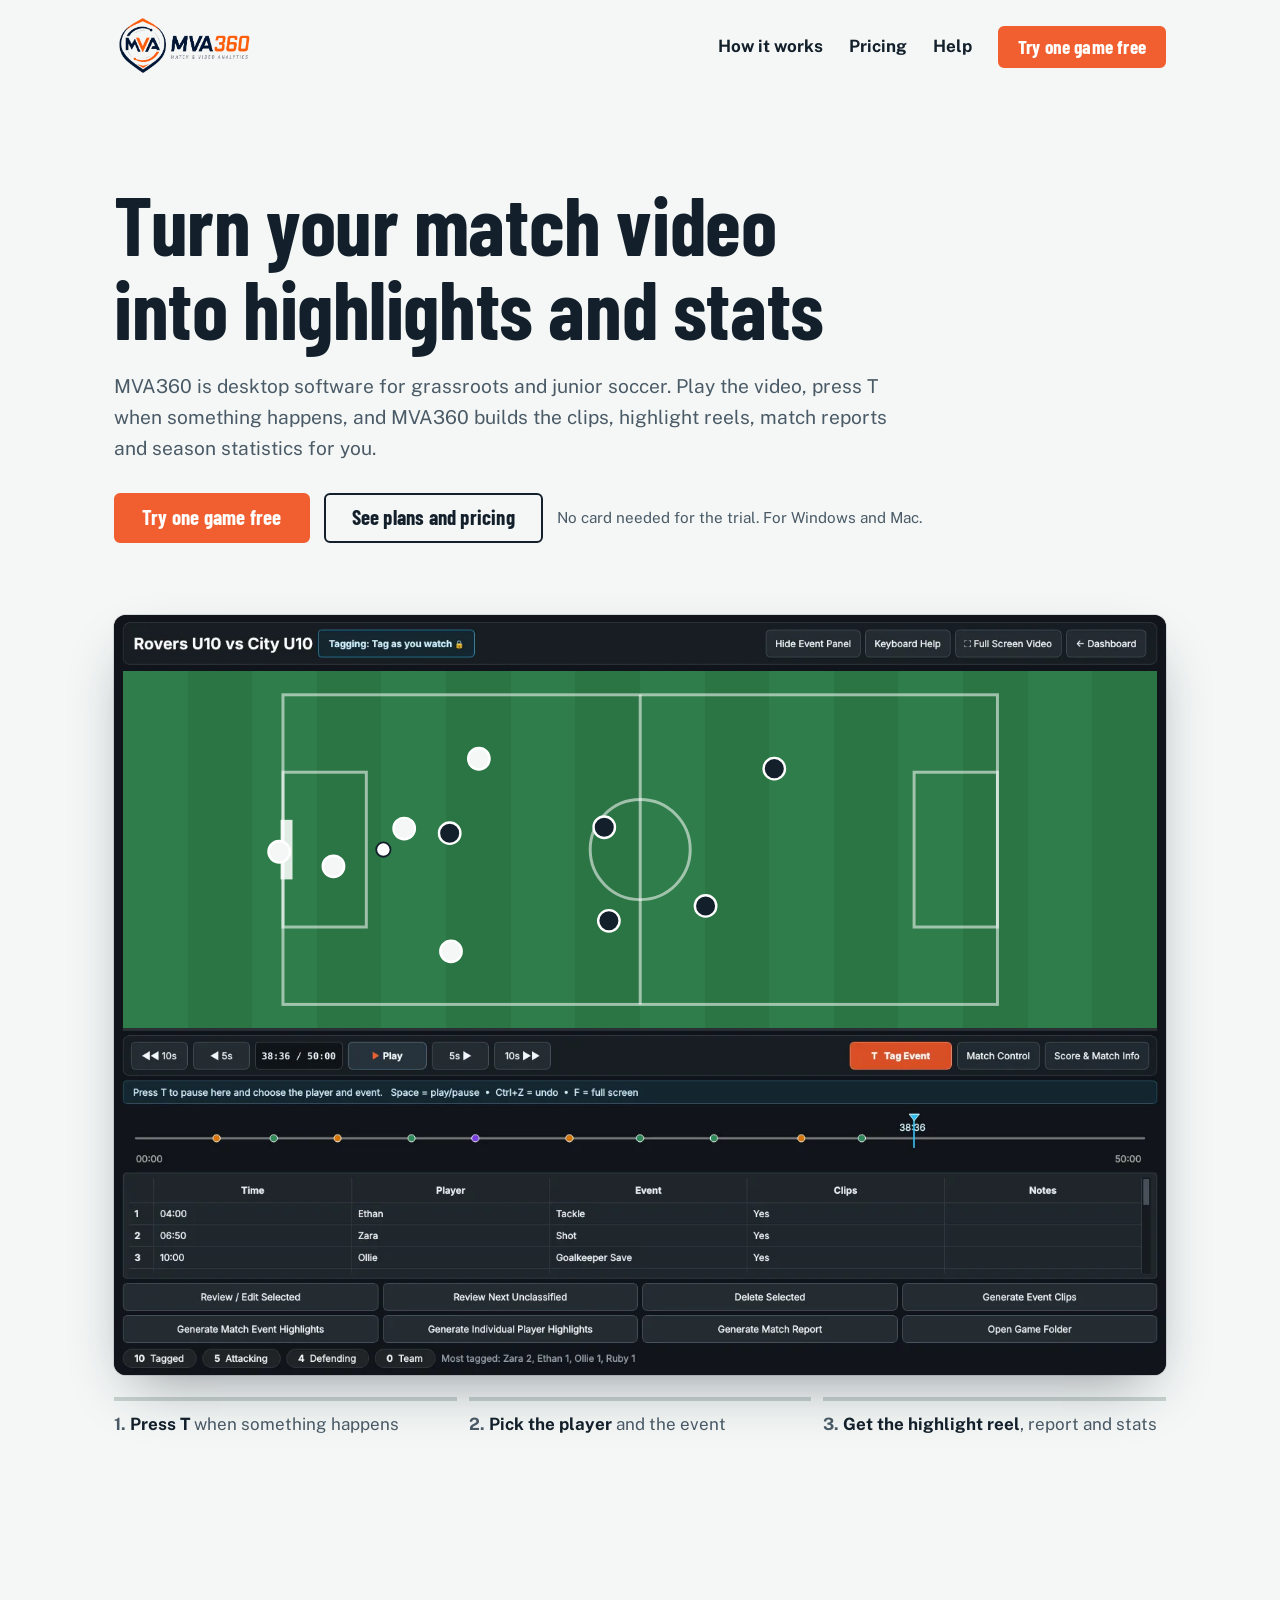
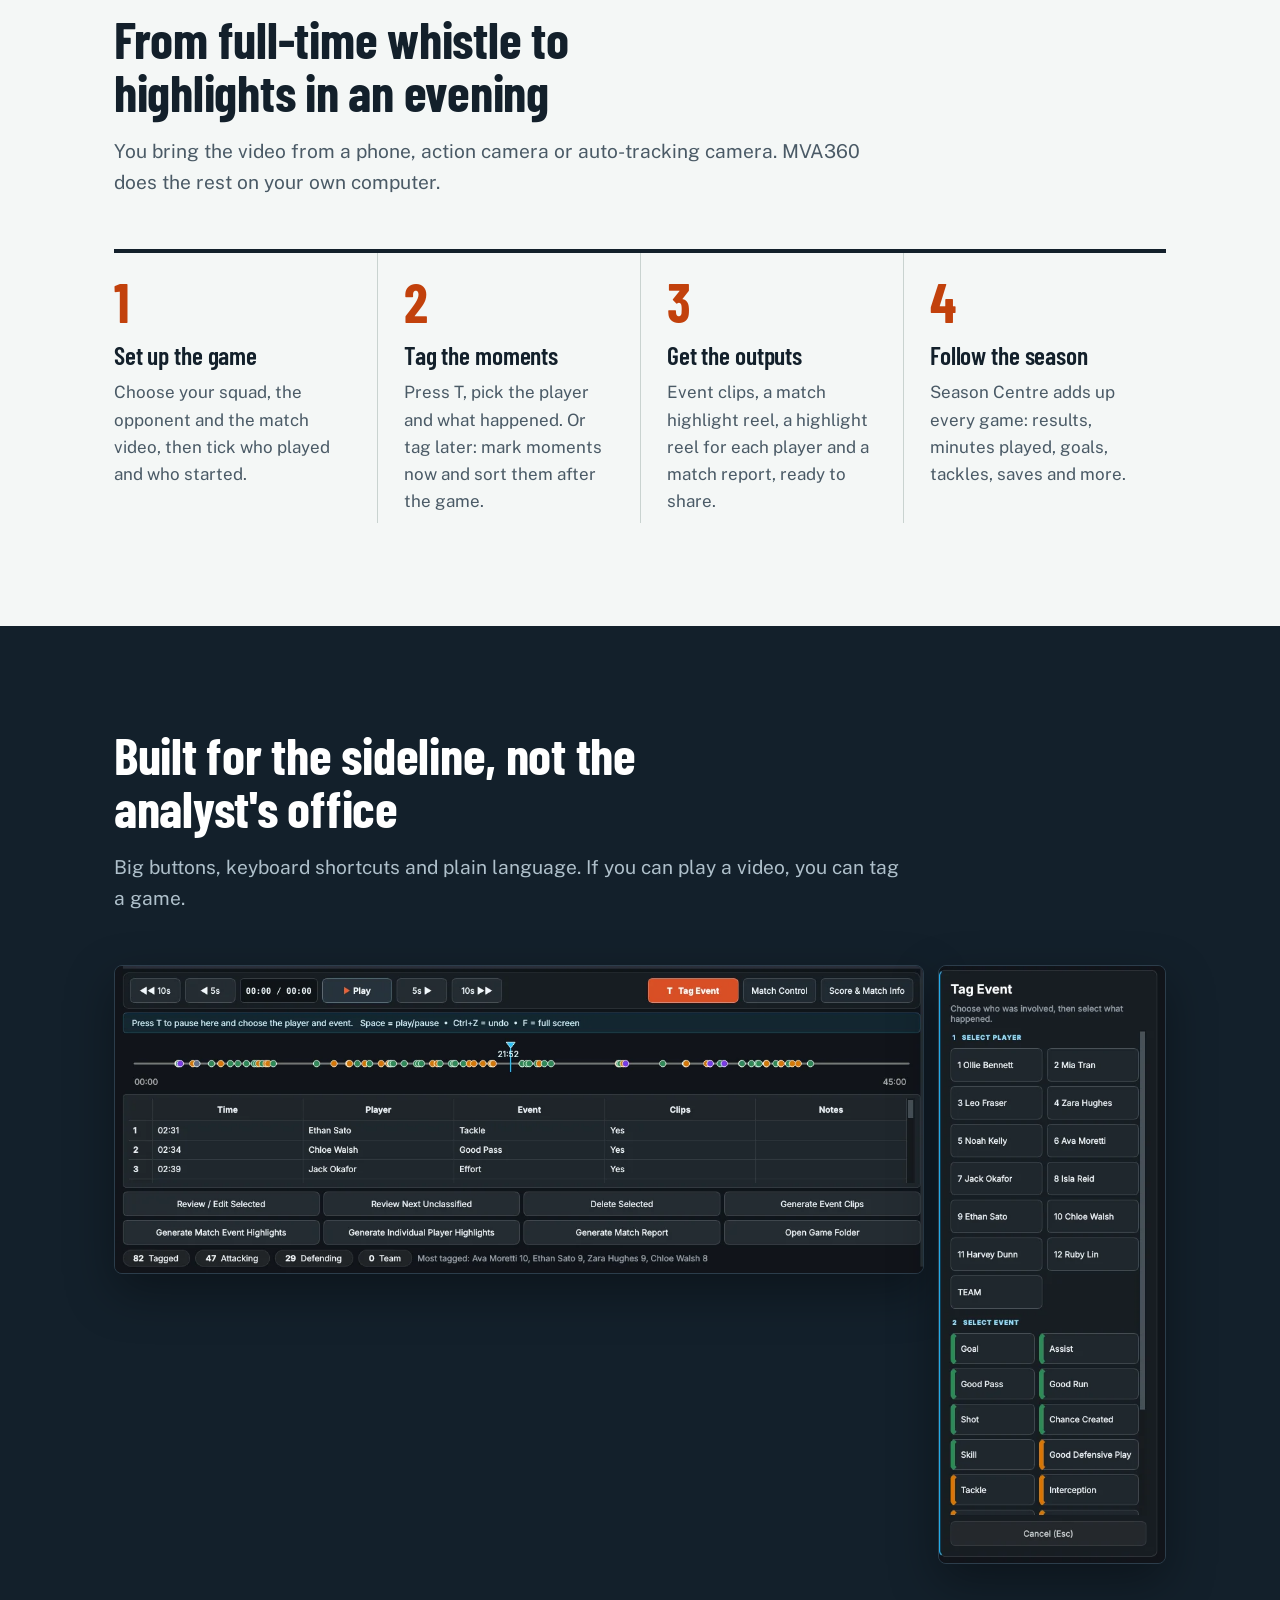
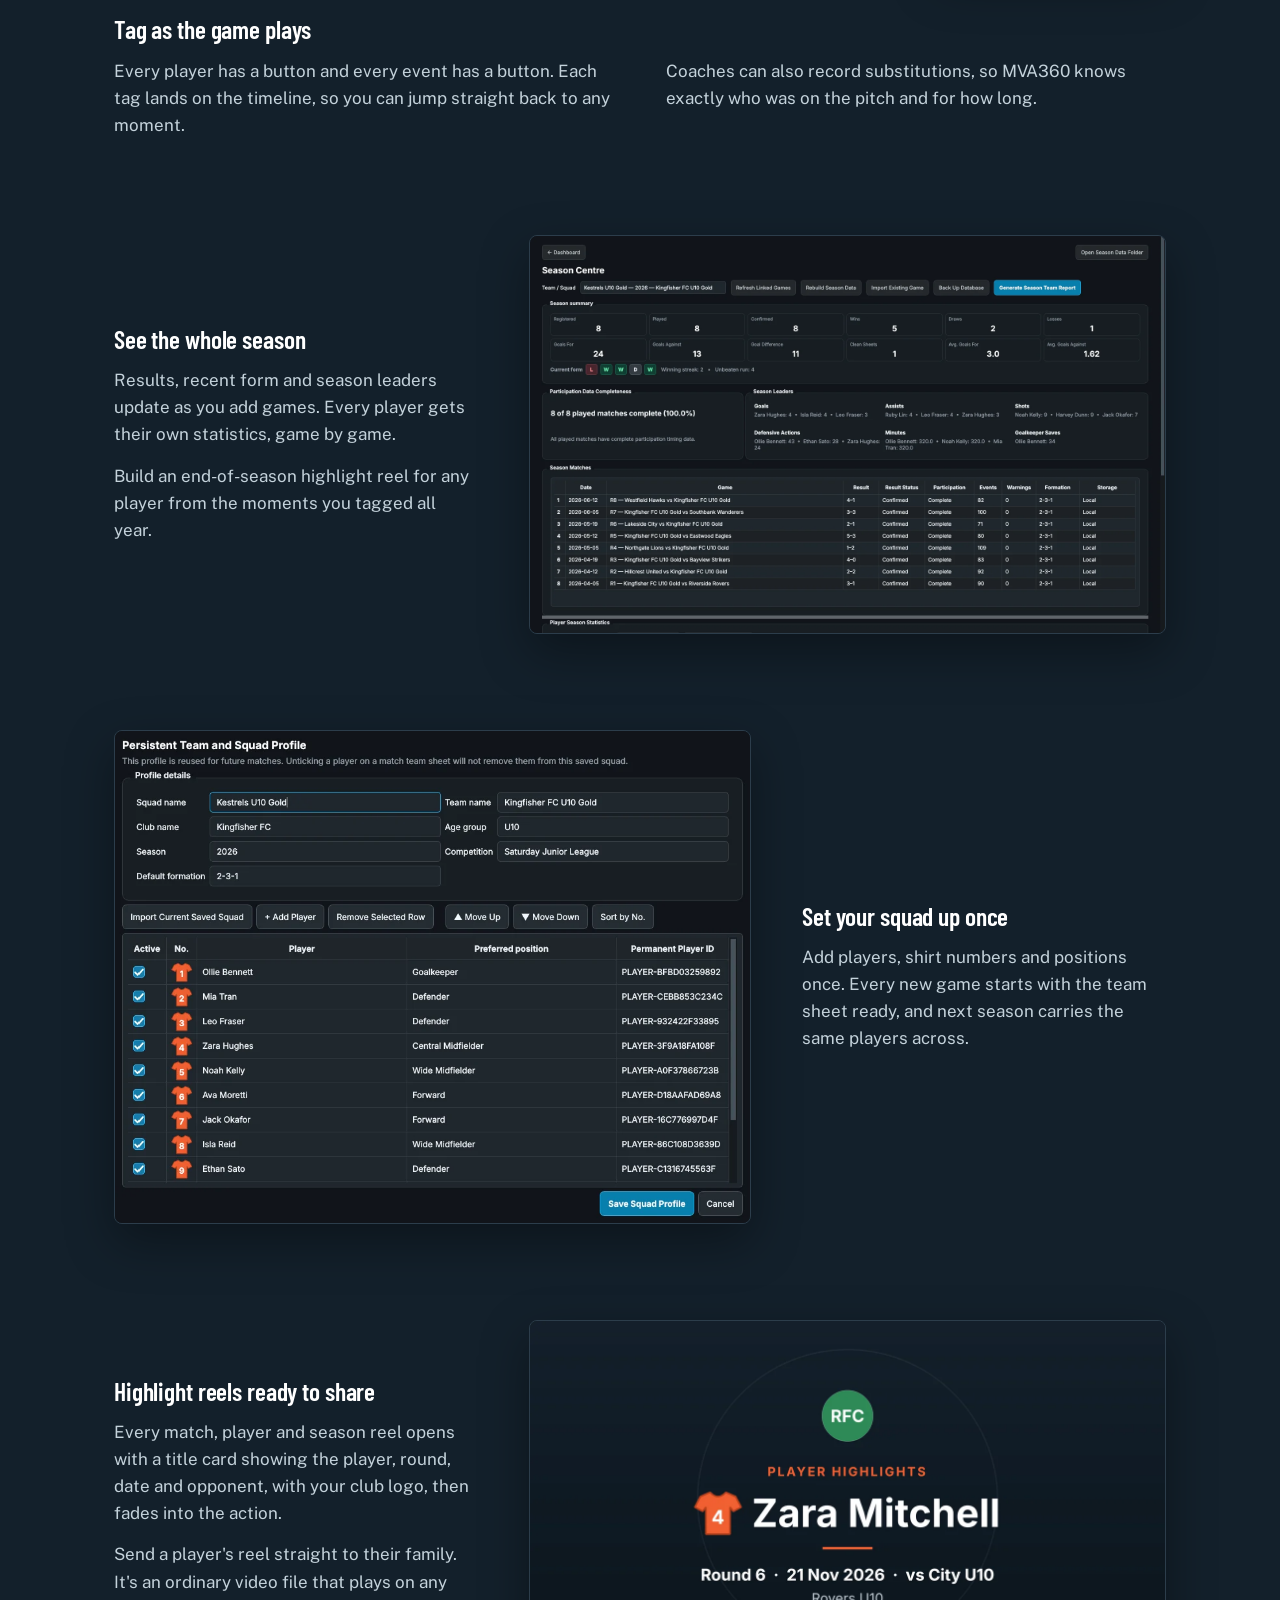
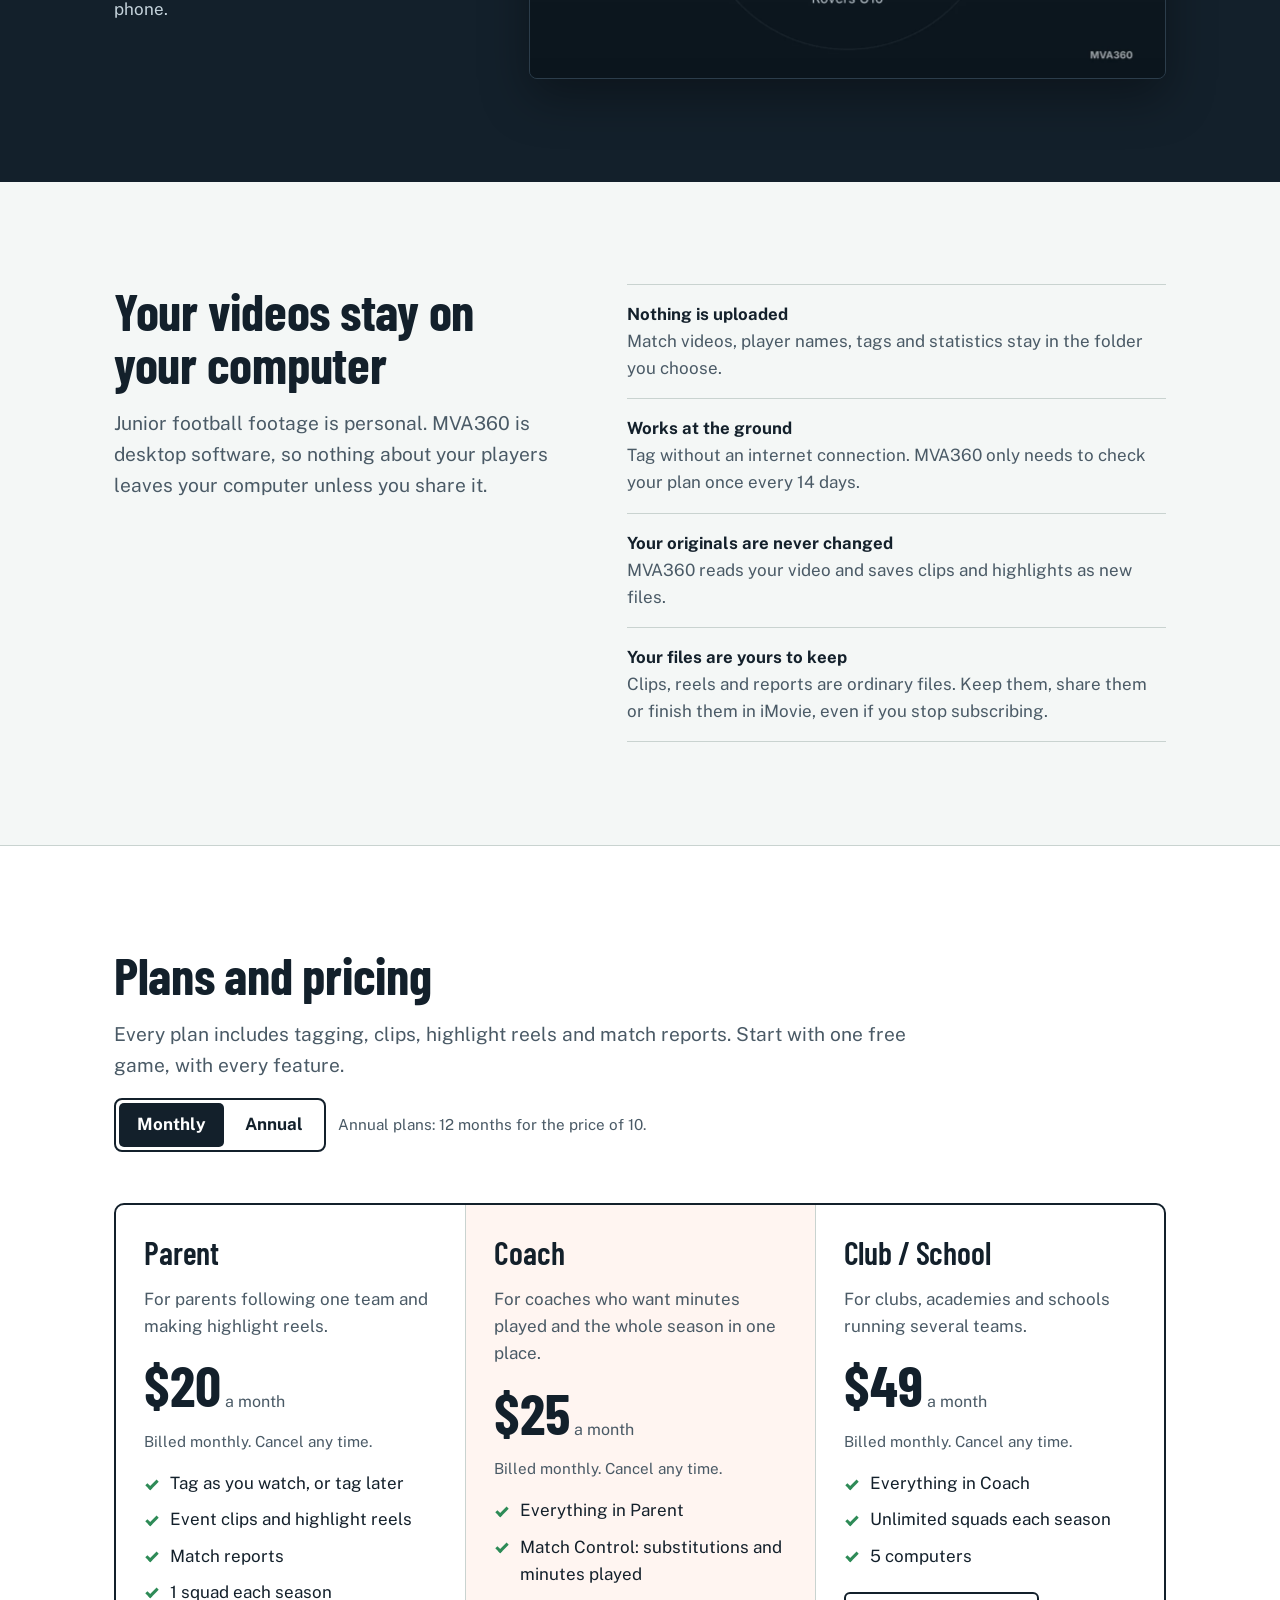
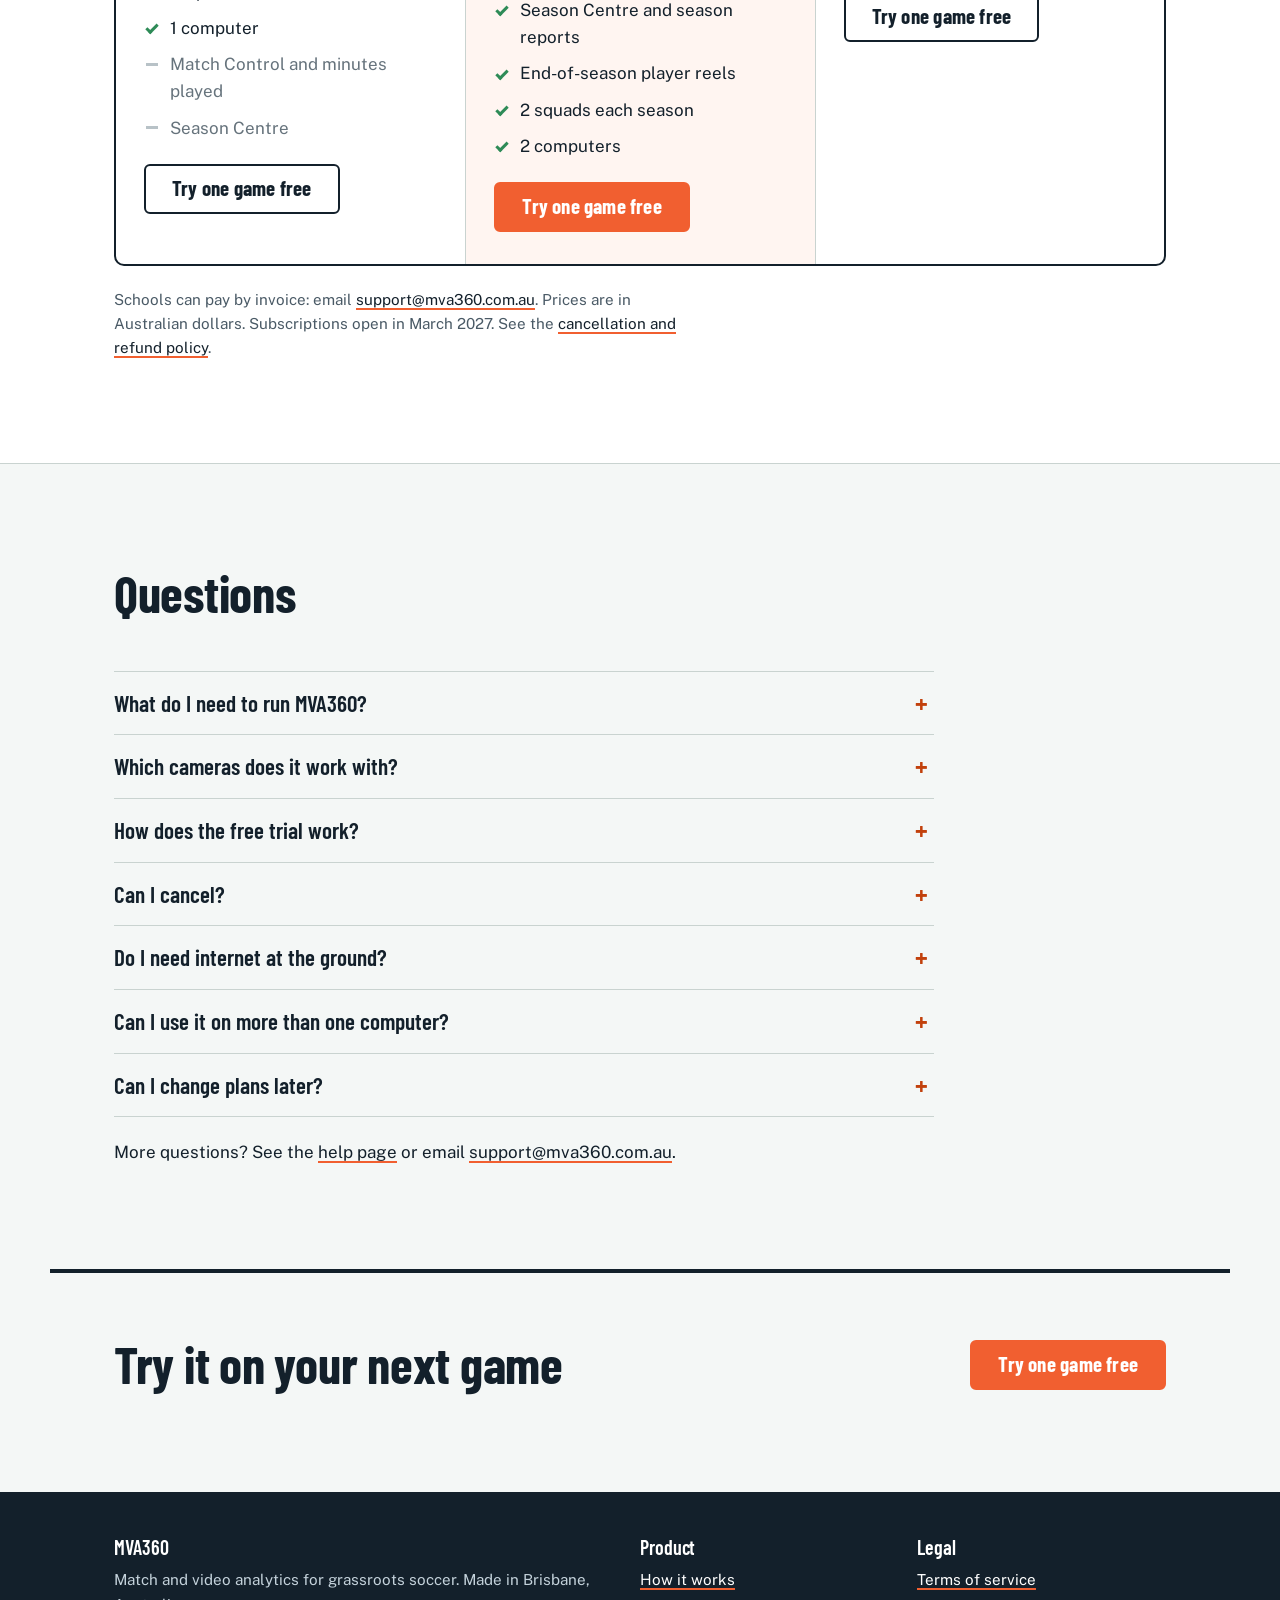
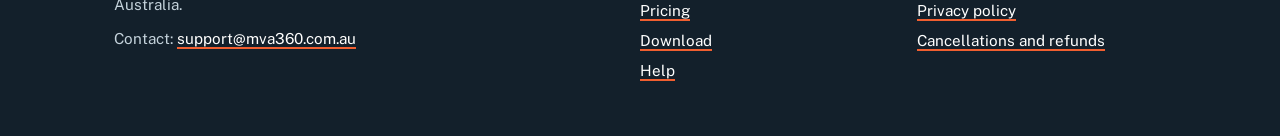
==== commit caac3b7c: "Make browsers load the new stylesheet and script after updates Version numbers on site.css and site." ====
--- a/index.html
+++ b/index.html
@@ -7,7 +7,7 @@
   <meta name="description" content="MVA360 turns your soccer match video into tagged clips, highlight reels, match reports and season statistics. Desktop software for coaches, parents and clubs.">
   <link rel="icon" href="favicon.ico">
   <link rel="preload" href="assets/fonts/barlow-condensed-latin-700-normal.woff2" as="font" type="font/woff2" crossorigin>
-  <link rel="stylesheet" href="assets/site.css">
+  <link rel="stylesheet" href="assets/site.css?v=20261126">
   <meta property="og:title" content="MVA360: match video analysis for grassroots soccer">
   <meta property="og:description" content="Tag your match video, then get the clips, highlights, match reports and season stats.">
   <meta property="og:image" content="https://mva360.com.au/assets/img/season.webp">
@@ -301,6 +301,6 @@
   </div>
 </footer>
 
-<script src="assets/site.js" defer></script>
+<script src="assets/site.js?v=20261126" defer></script>
 </body>
 </html>
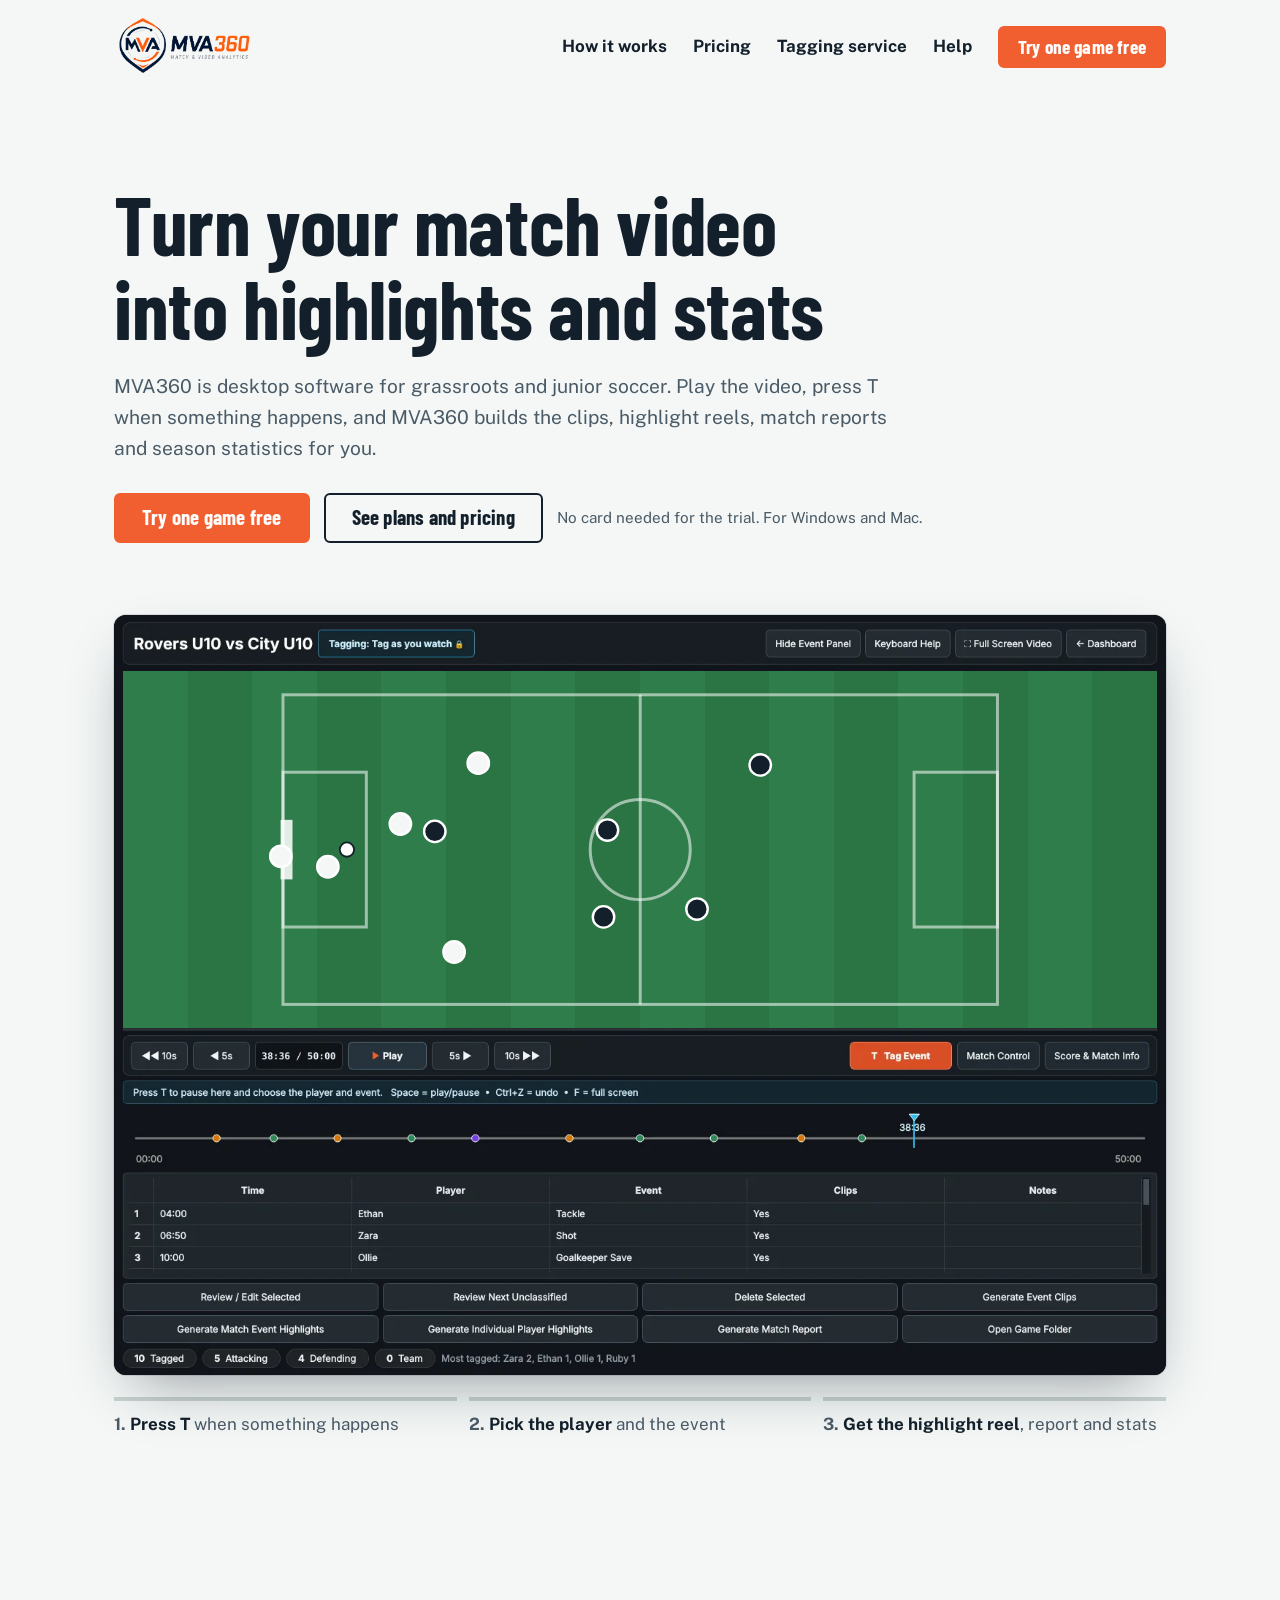
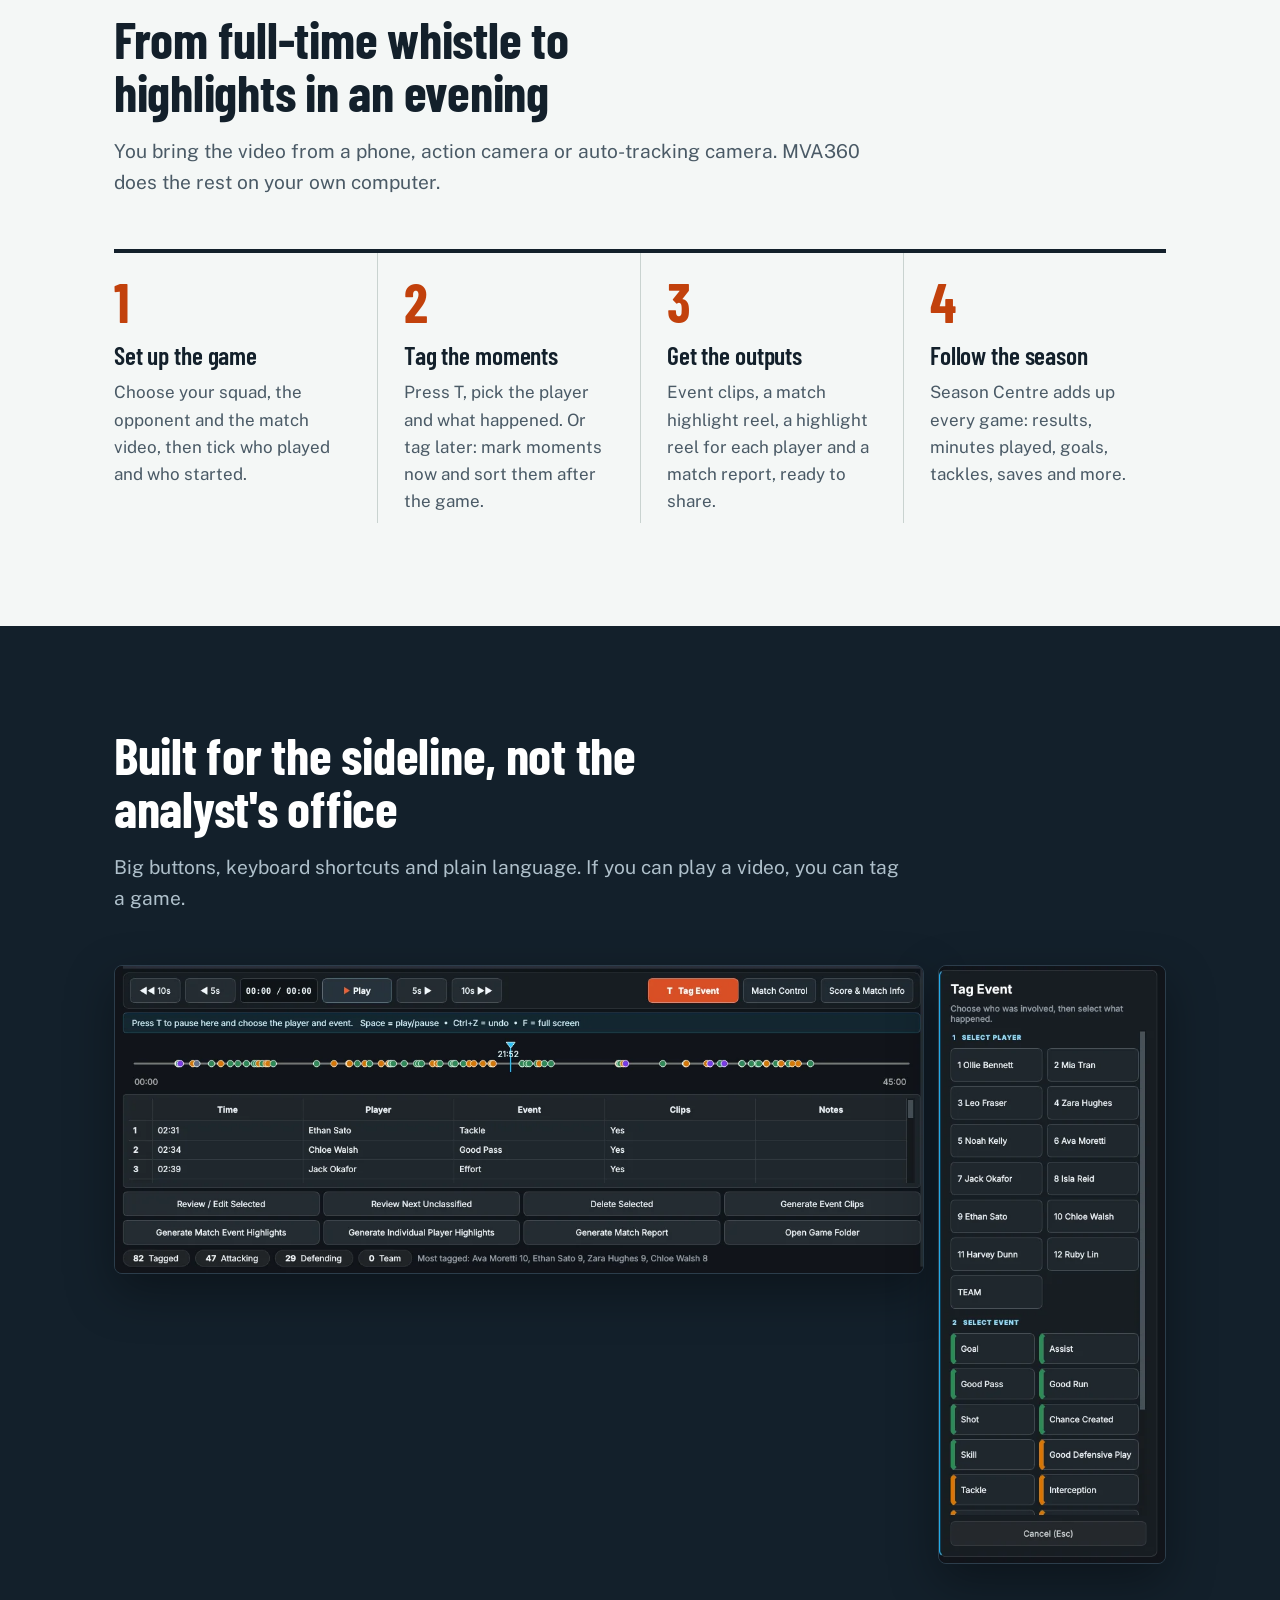
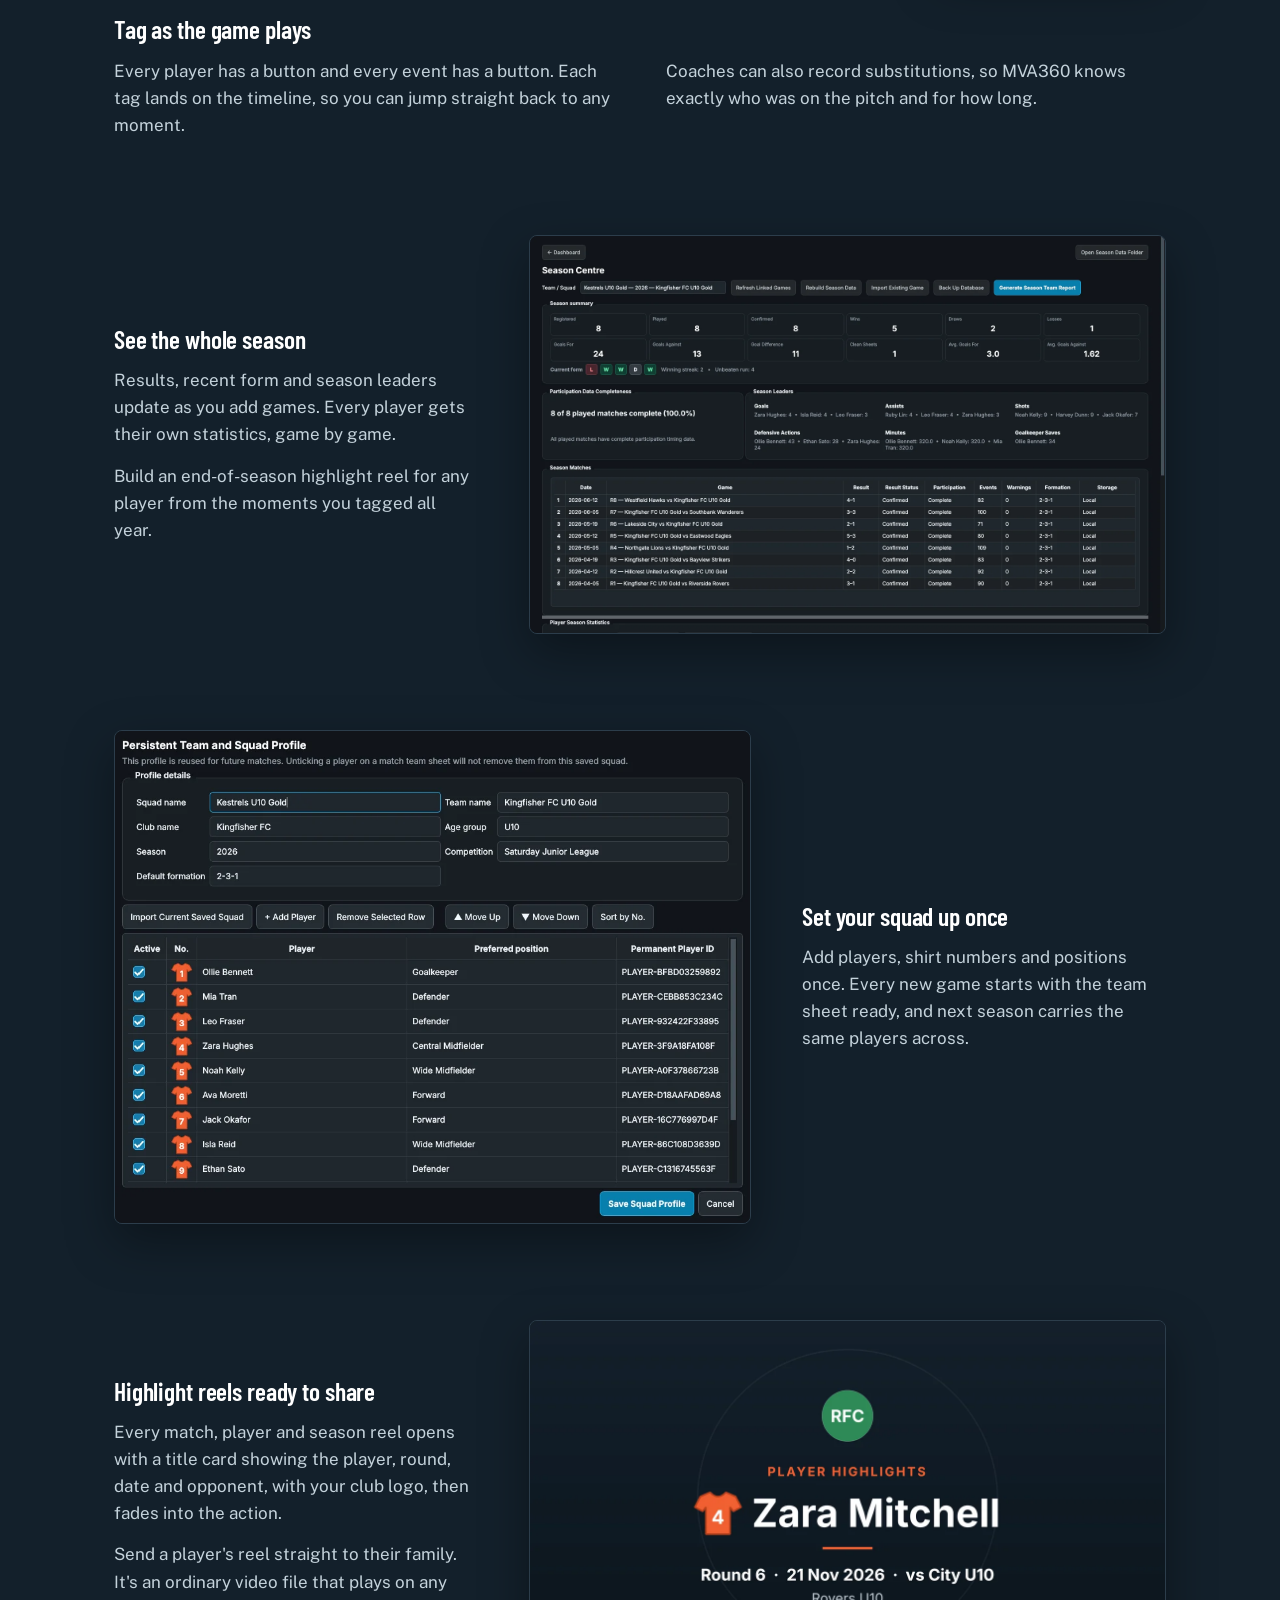
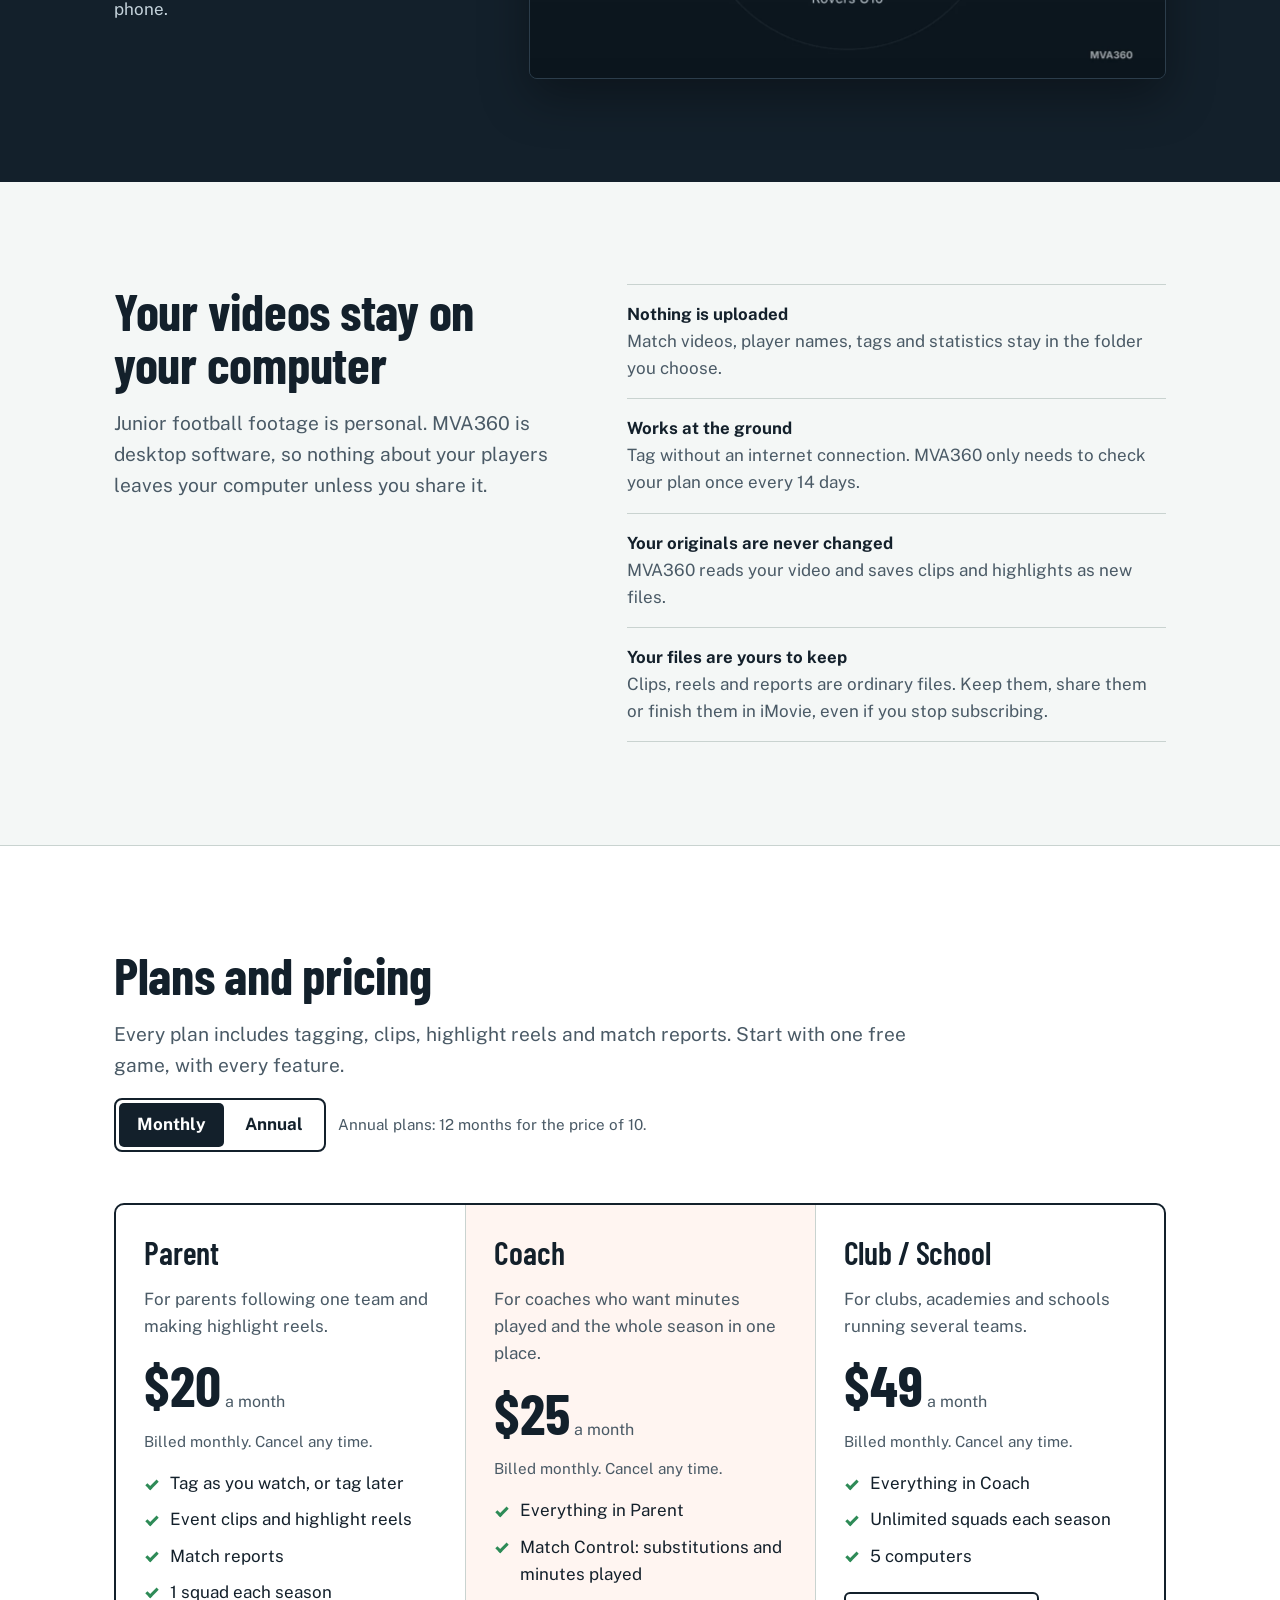
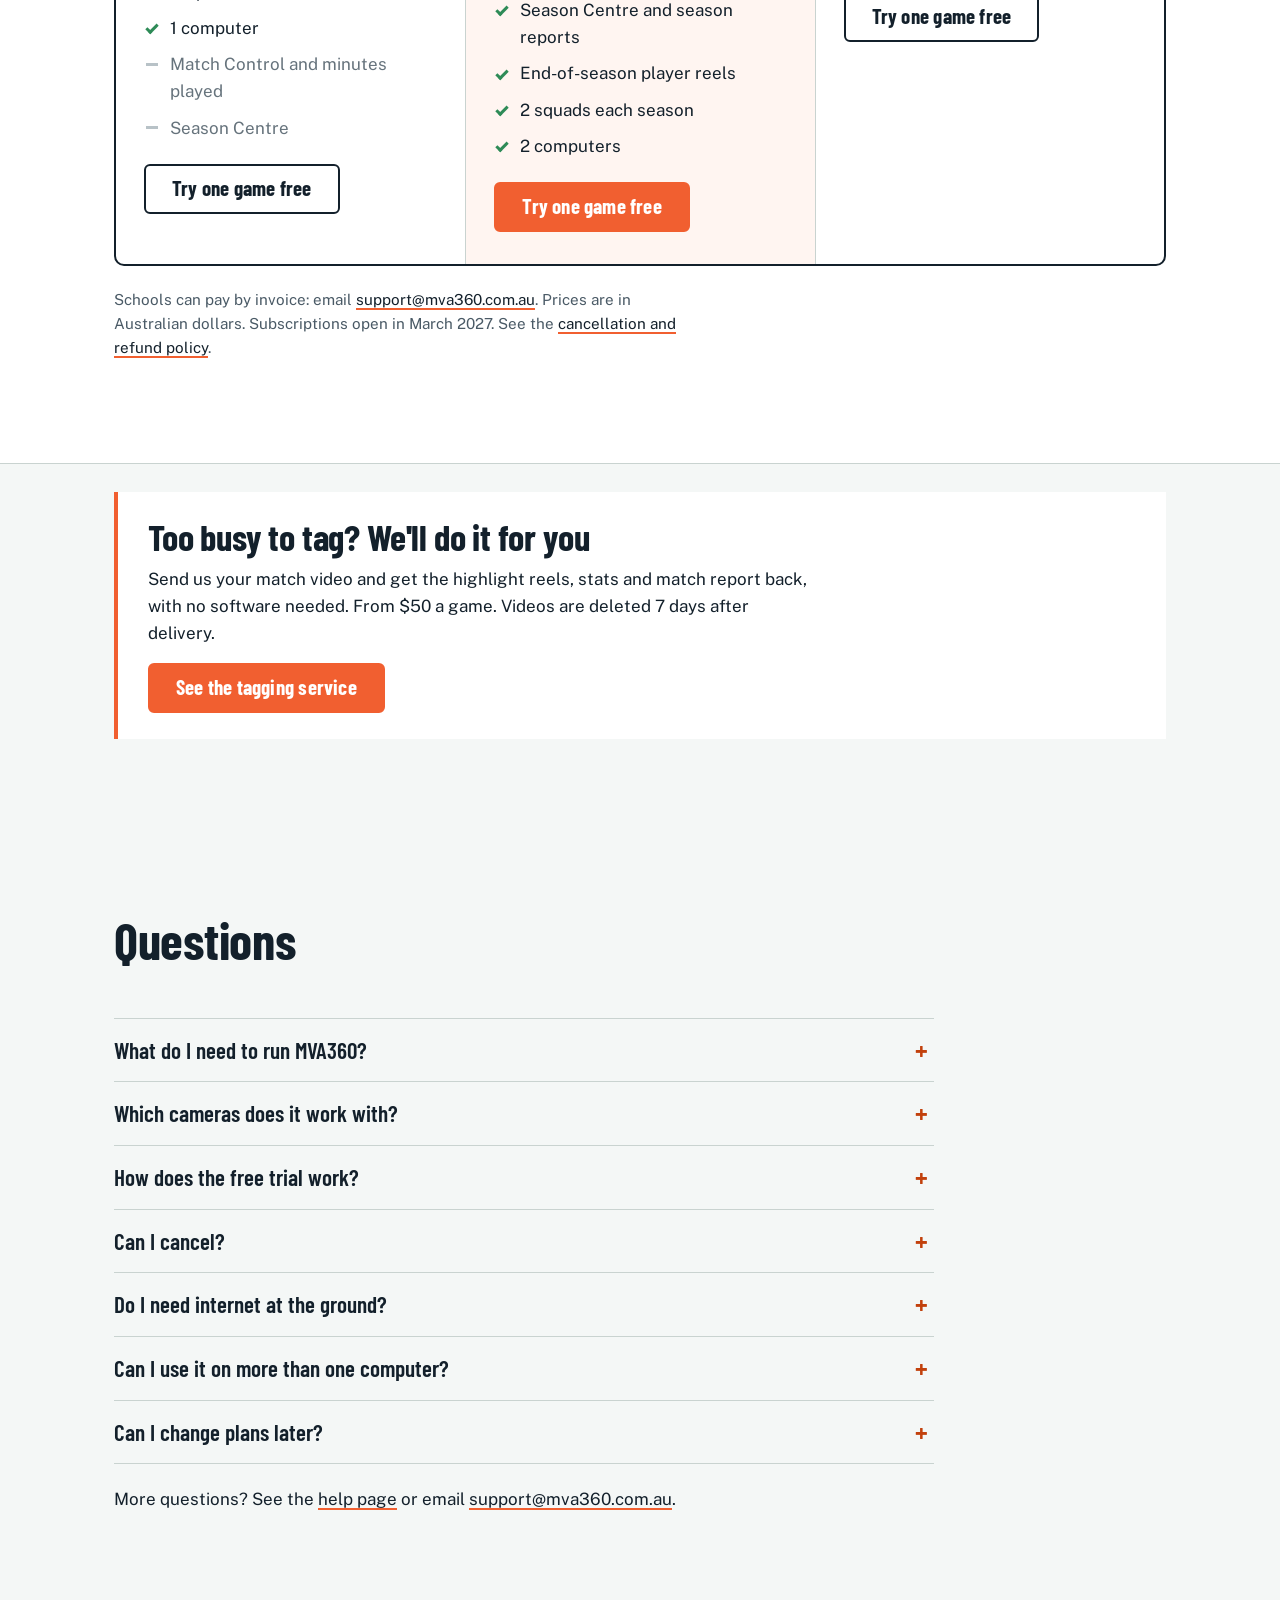
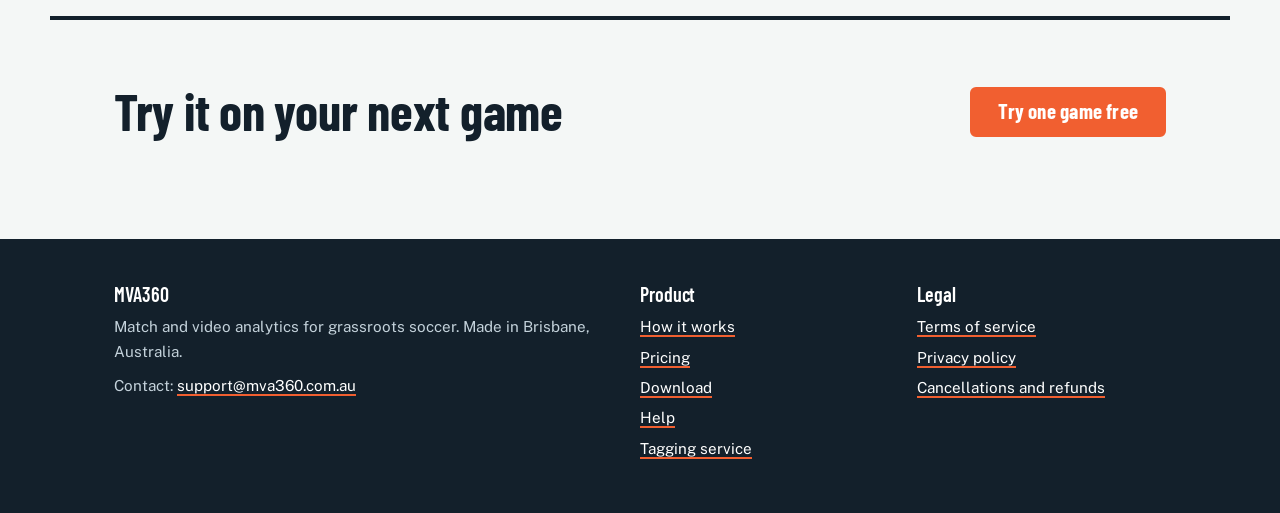
==== commit 8258804a: "Tagging service page ('We'll tag it for you') - services.html: Player $50/game (1-2 players), Full m" ====
--- a/index.html
+++ b/index.html
@@ -7,7 +7,7 @@
   <meta name="description" content="MVA360 turns your soccer match video into tagged clips, highlight reels, match reports and season statistics. Desktop software for coaches, parents and clubs.">
   <link rel="icon" href="favicon.ico">
   <link rel="preload" href="assets/fonts/barlow-condensed-latin-700-normal.woff2" as="font" type="font/woff2" crossorigin>
-  <link rel="stylesheet" href="assets/site.css?v=20261126">
+  <link rel="stylesheet" href="assets/site.css?v=20261126b">
   <meta property="og:title" content="MVA360: match video analysis for grassroots soccer">
   <meta property="og:description" content="Tag your match video, then get the clips, highlights, match reports and season stats.">
   <meta property="og:image" content="https://mva360.com.au/assets/img/season.webp">
@@ -21,6 +21,7 @@
     <nav class="site-nav" aria-label="Main">
       <a class="secondary" href="#how">How it works</a>
       <a href="#pricing">Pricing</a>
+      <a class="secondary" href="services.html">Tagging service</a>
       <a class="secondary keep" href="help.html">Help</a>
       <a class="button" href="download.html">Try one game free</a>
     </nav>
@@ -229,6 +230,16 @@
     </div>
   </section>
 
+  <section class="service-teaser" aria-labelledby="service-title">
+    <div class="wrap">
+      <div class="callout service-callout">
+        <h2 id="service-title">Too busy to tag? We'll do it for you</h2>
+        <p>Send us your match video and get the highlight reels, stats and match report back, with no software needed. From $50 a game. Videos are deleted 7 days after delivery.</p>
+        <p style="margin-top:16px"><a class="button" href="services.html">See the tagging service</a></p>
+      </div>
+    </div>
+  </section>
+
   <section id="faq" aria-labelledby="faq-title">
     <div class="wrap">
       <div class="section-head"><h2 id="faq-title">Questions</h2></div>
@@ -288,6 +299,7 @@
         <li><a href="#pricing">Pricing</a></li>
         <li><a href="download.html">Download</a></li>
         <li><a href="help.html">Help</a></li>
+        <li><a href="services.html">Tagging service</a></li>
       </ul>
     </div>
     <div>
@@ -301,6 +313,6 @@
   </div>
 </footer>
 
-<script src="assets/site.js?v=20261126" defer></script>
+<script src="assets/site.js?v=20261126b" defer></script>
 </body>
 </html>
--- a/assets/site.css
+++ b/assets/site.css
@@ -411,3 +411,11 @@
   .demo-steps li { border-top: 0; border-left: 4px solid var(--line); padding: 2px 0 2px 10px; }
   .demo-steps li.on { border-color: var(--orange); }
 }
+
+/* Tagging service page */
+.service-plans { margin-top: 40px; }
+.price.price-ask { font-size: 2.6rem; }
+.page .prose ol li + li { margin-top: 10px; }
+.service-teaser { padding: 0 0 clamp(40px, 6vw, 72px); }
+.service-callout { max-width: none; padding: 26px 30px; }
+.service-callout h2 { font-size: clamp(1.7rem, 3.4vw, 2.3rem); margin-bottom: 10px; }
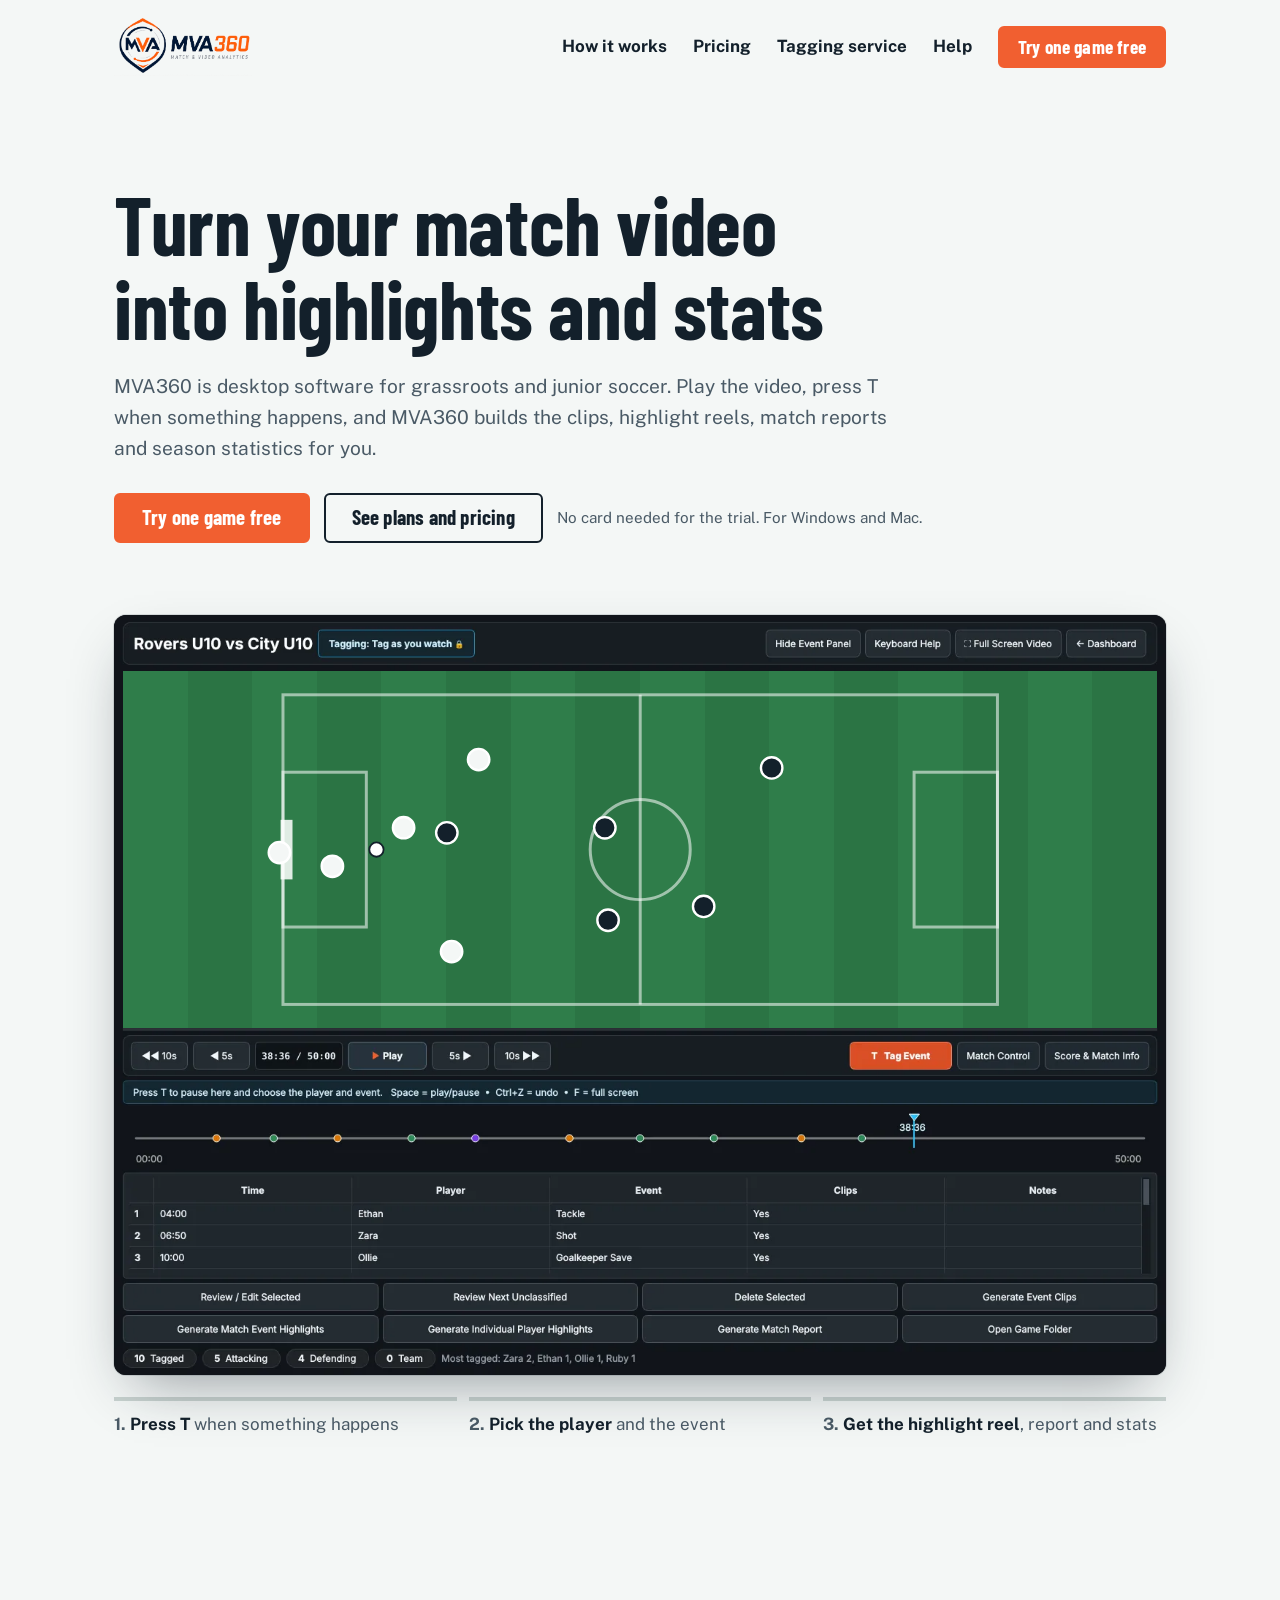
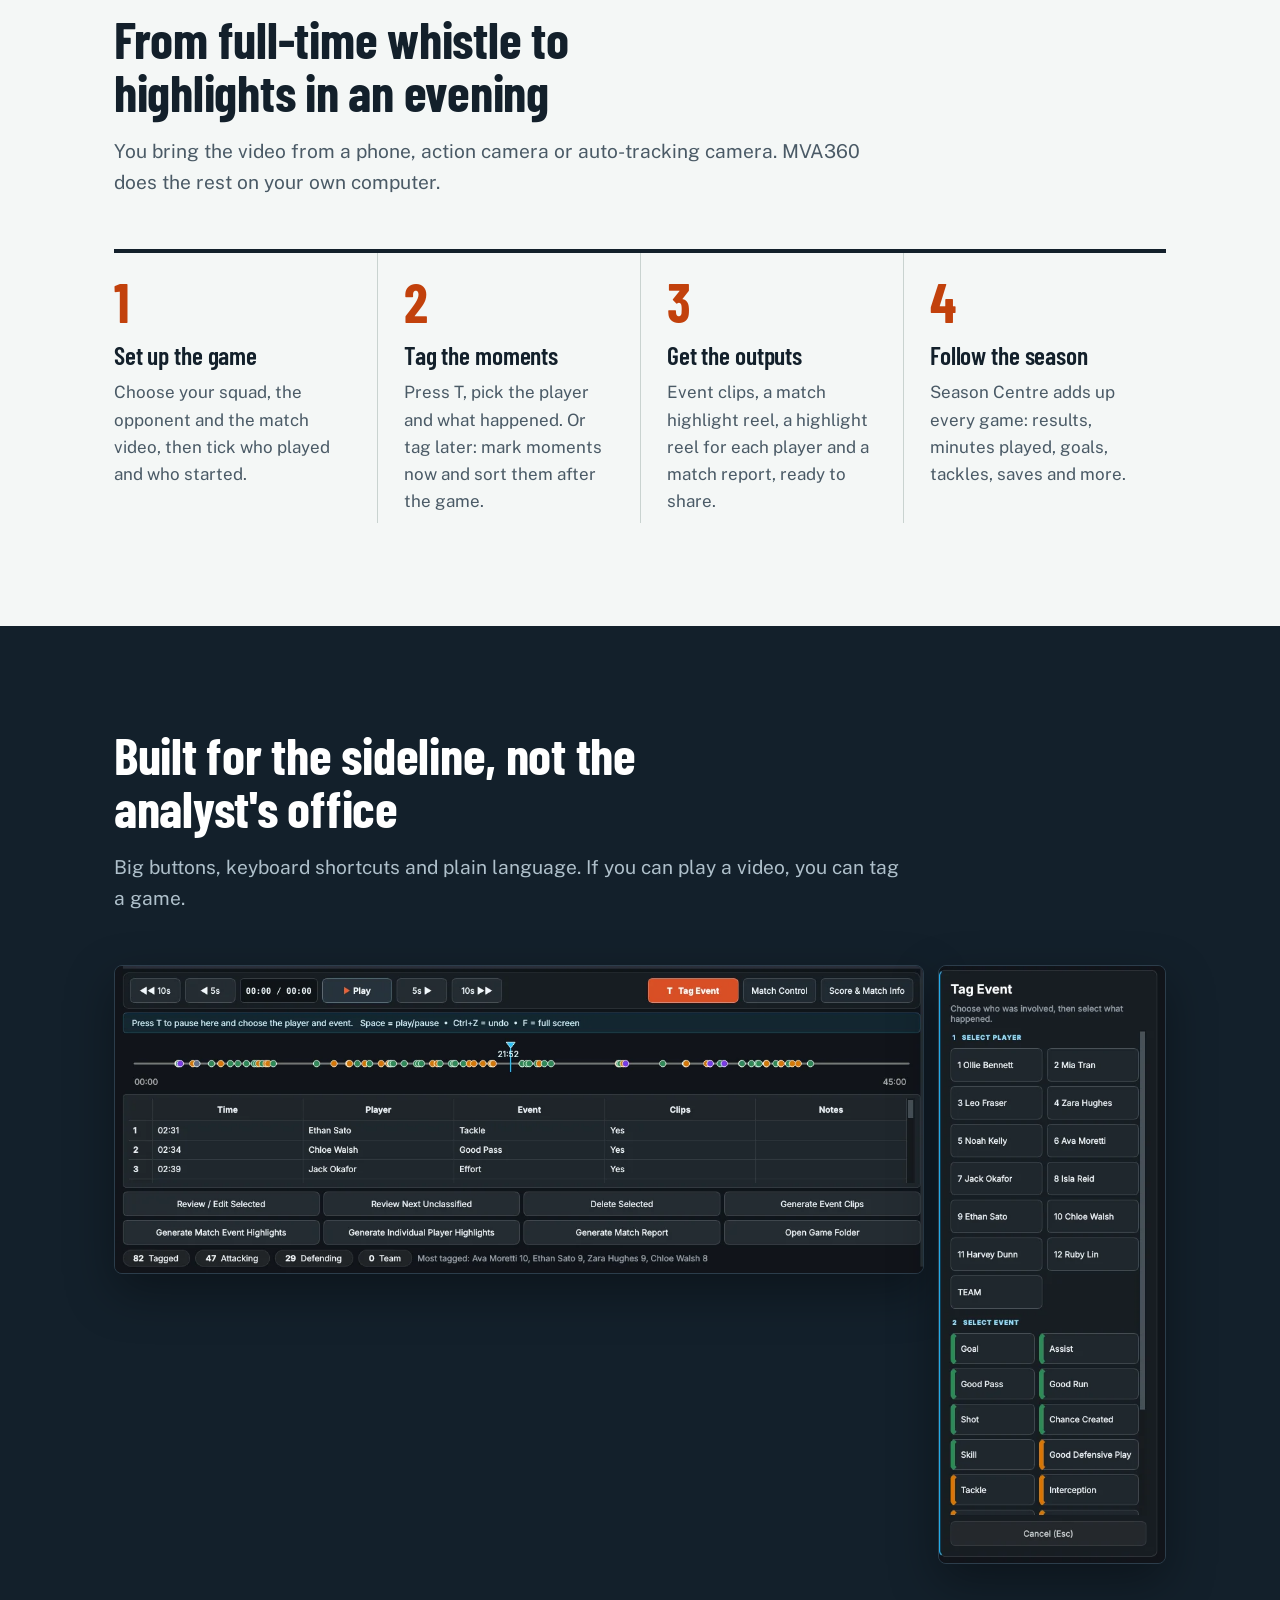
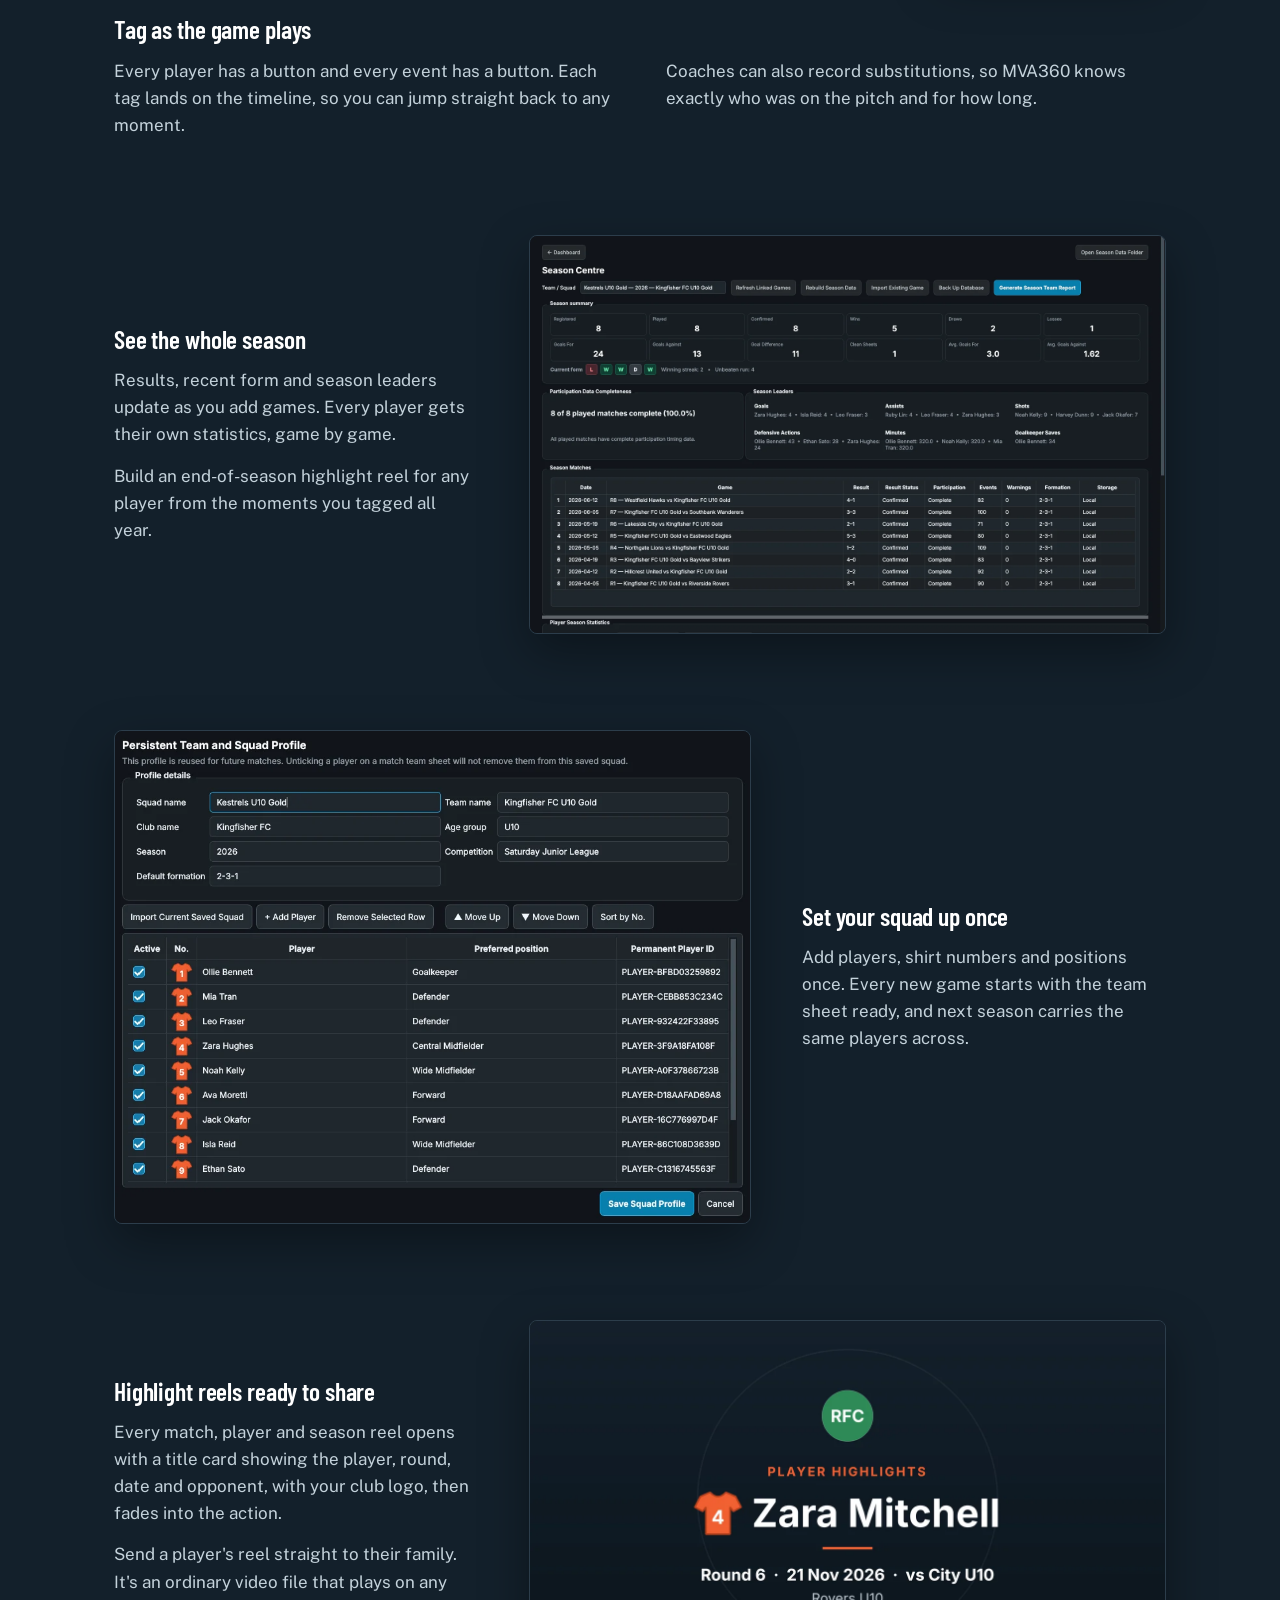
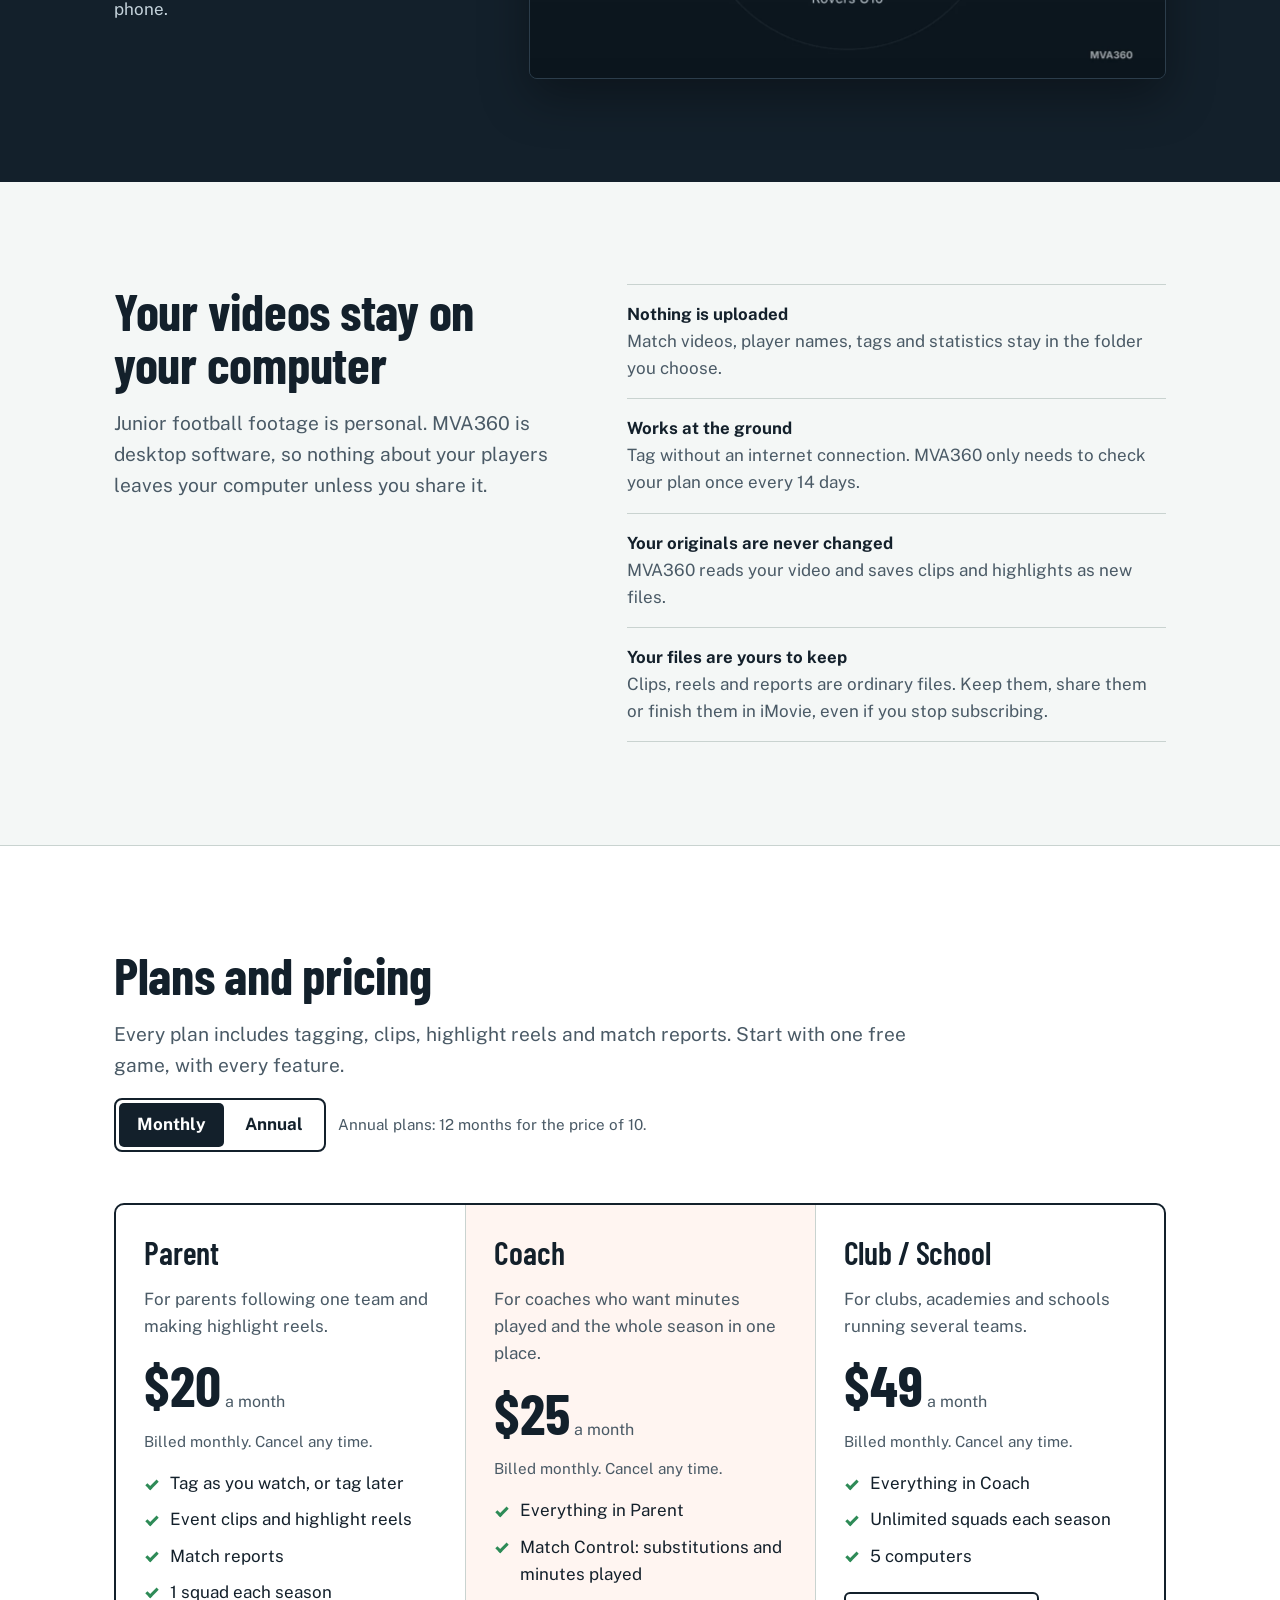
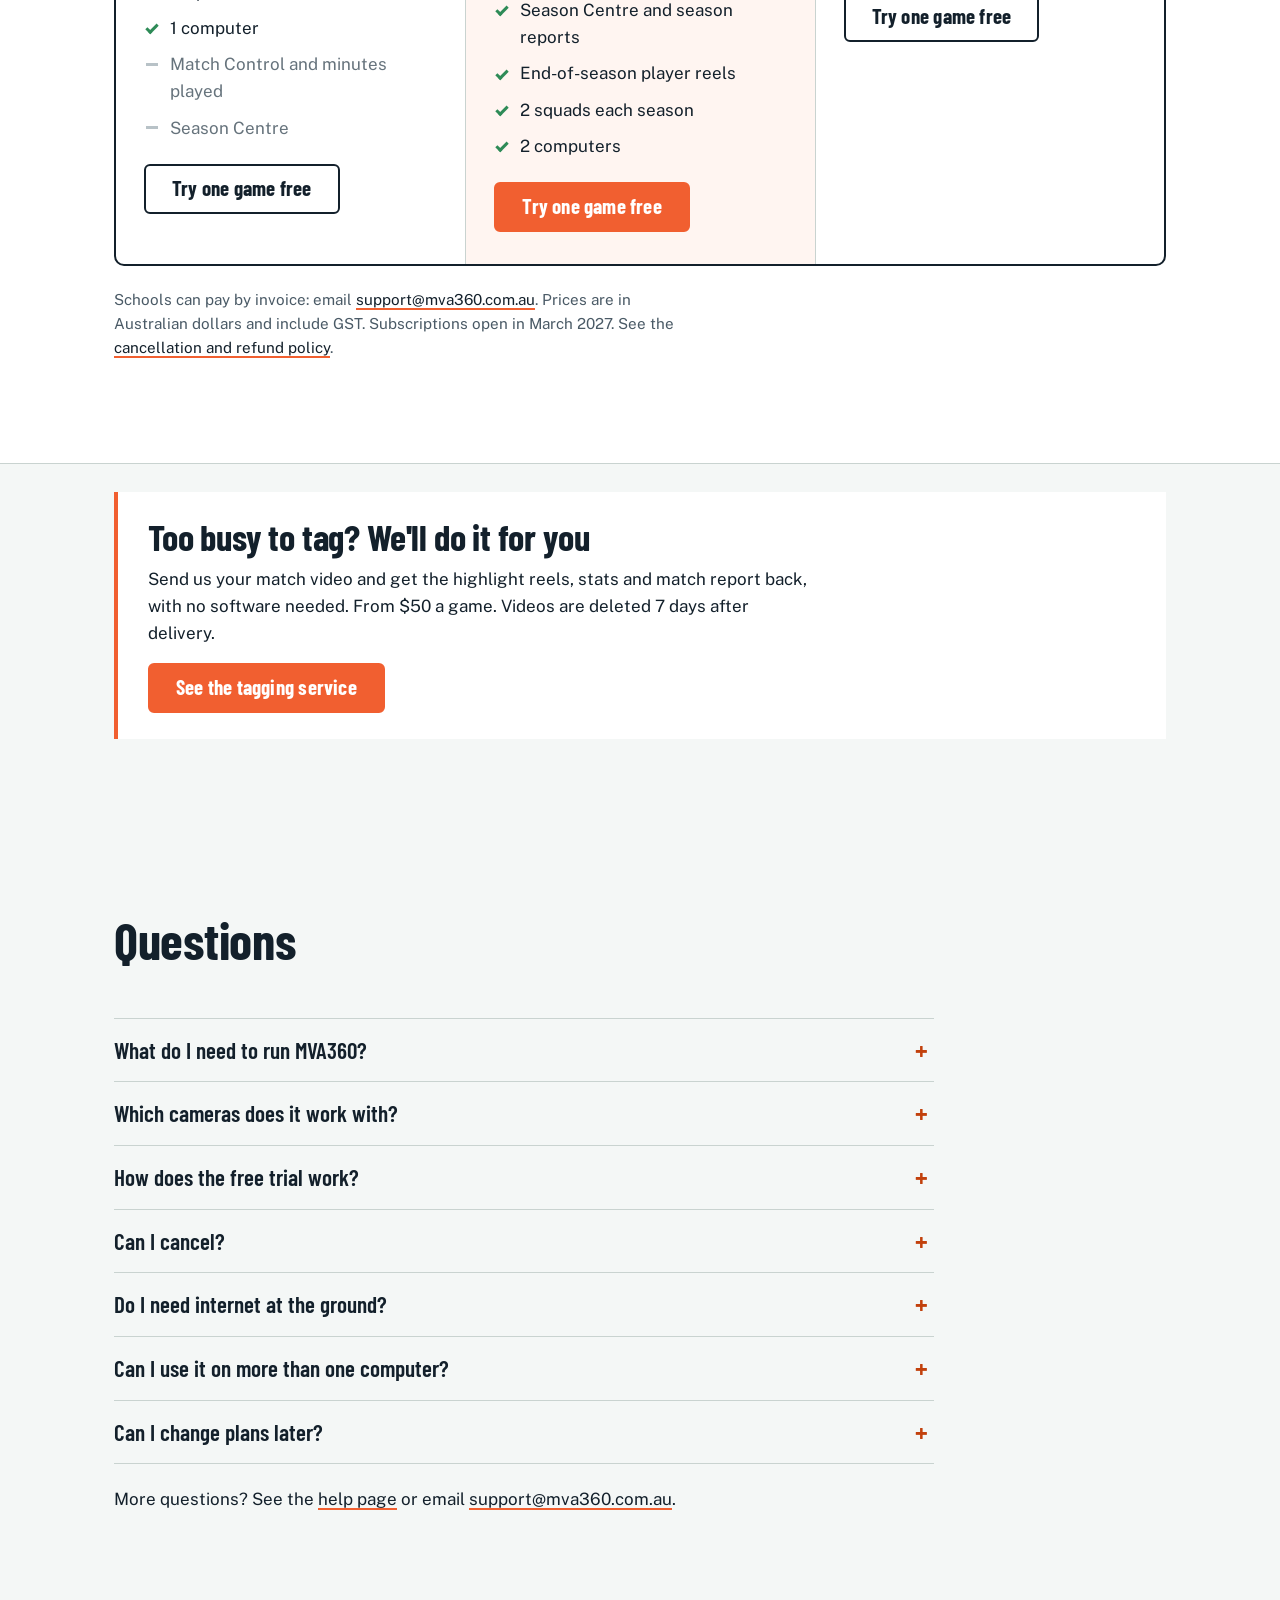
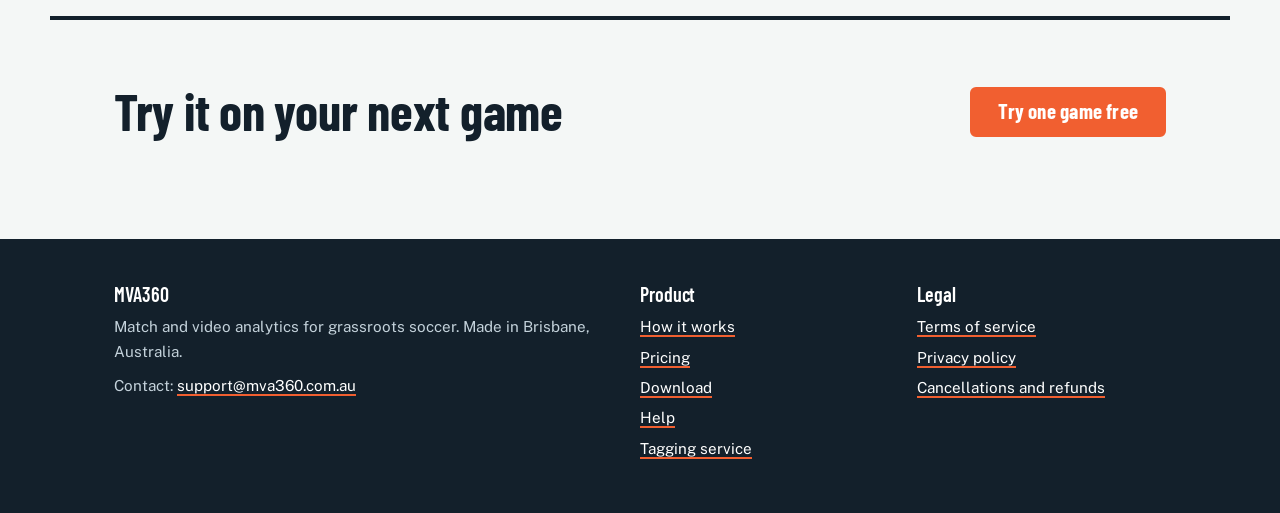
==== commit 00276baa: "Booking emails: full pre-filled forms for each package; prices include GST Player, Full match and Se" ====
--- a/index.html
+++ b/index.html
@@ -226,7 +226,7 @@
           <a class="button quiet" href="download.html">Try one game free</a>
         </article>
       </div>
-      <p class="price-footnote">Schools can pay by invoice: email <a href="mailto:support@mva360.com.au?subject=School%20plan">support@mva360.com.au</a>. Prices are in Australian dollars. Subscriptions open in March 2027. See the <a href="legal/refunds.html">cancellation and refund policy</a>.</p>
+      <p class="price-footnote">Schools can pay by invoice: email <a href="mailto:support@mva360.com.au?subject=School%20plan">support@mva360.com.au</a>. Prices are in Australian dollars and include GST. Subscriptions open in March 2027. See the <a href="legal/refunds.html">cancellation and refund policy</a>.</p>
     </div>
   </section>
 
--- a/assets/site.css
+++ b/assets/site.css
@@ -416,6 +416,7 @@
 .service-plans { margin-top: 40px; }
 .price.price-ask { font-size: 2.6rem; }
 .page .prose ol li + li { margin-top: 10px; }
+.page .prose h2 { max-width: none; }
 .service-teaser { padding: 0 0 clamp(40px, 6vw, 72px); }
 .service-callout { max-width: none; padding: 26px 30px; }
-.service-callout h2 { font-size: clamp(1.7rem, 3.4vw, 2.3rem); margin-bottom: 10px; }
+.service-callout h2 { font-size: clamp(1.7rem, 3.4vw, 2.3rem); margin-bottom: 10px; max-width: none; }
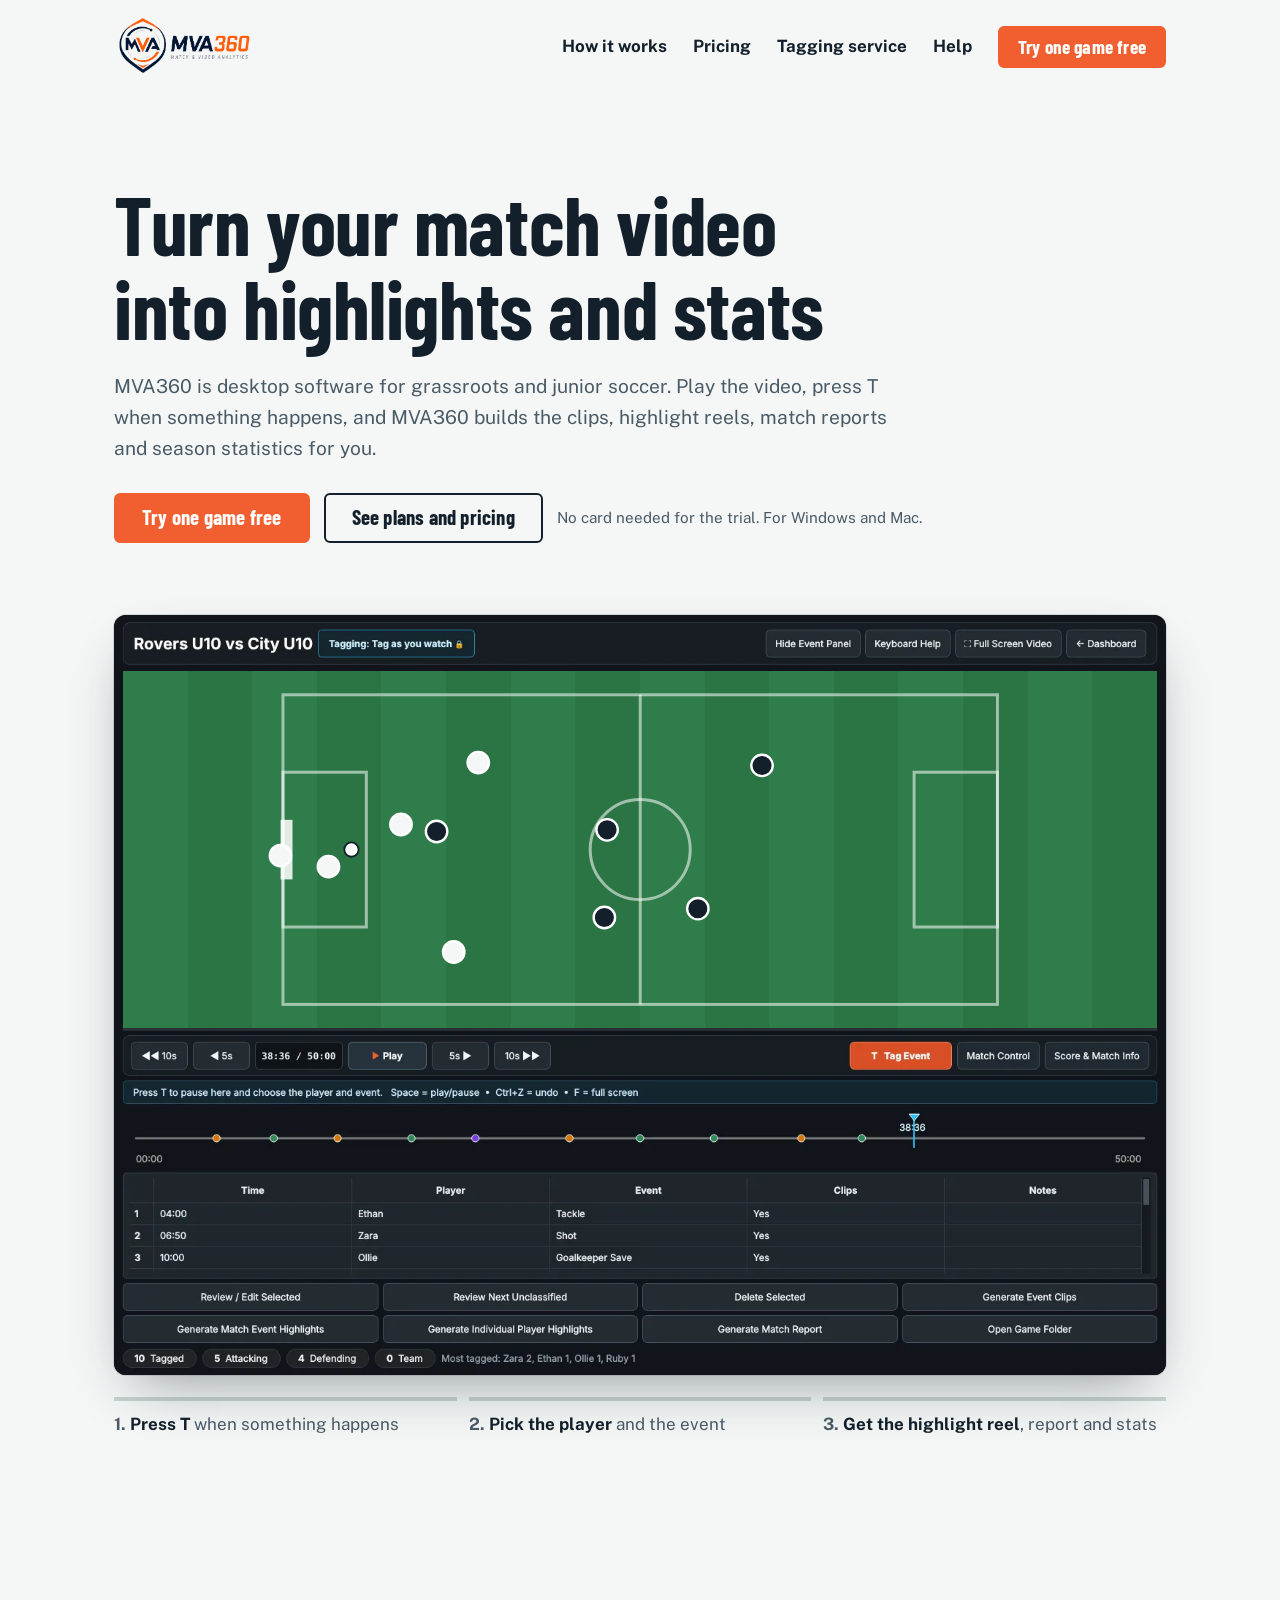
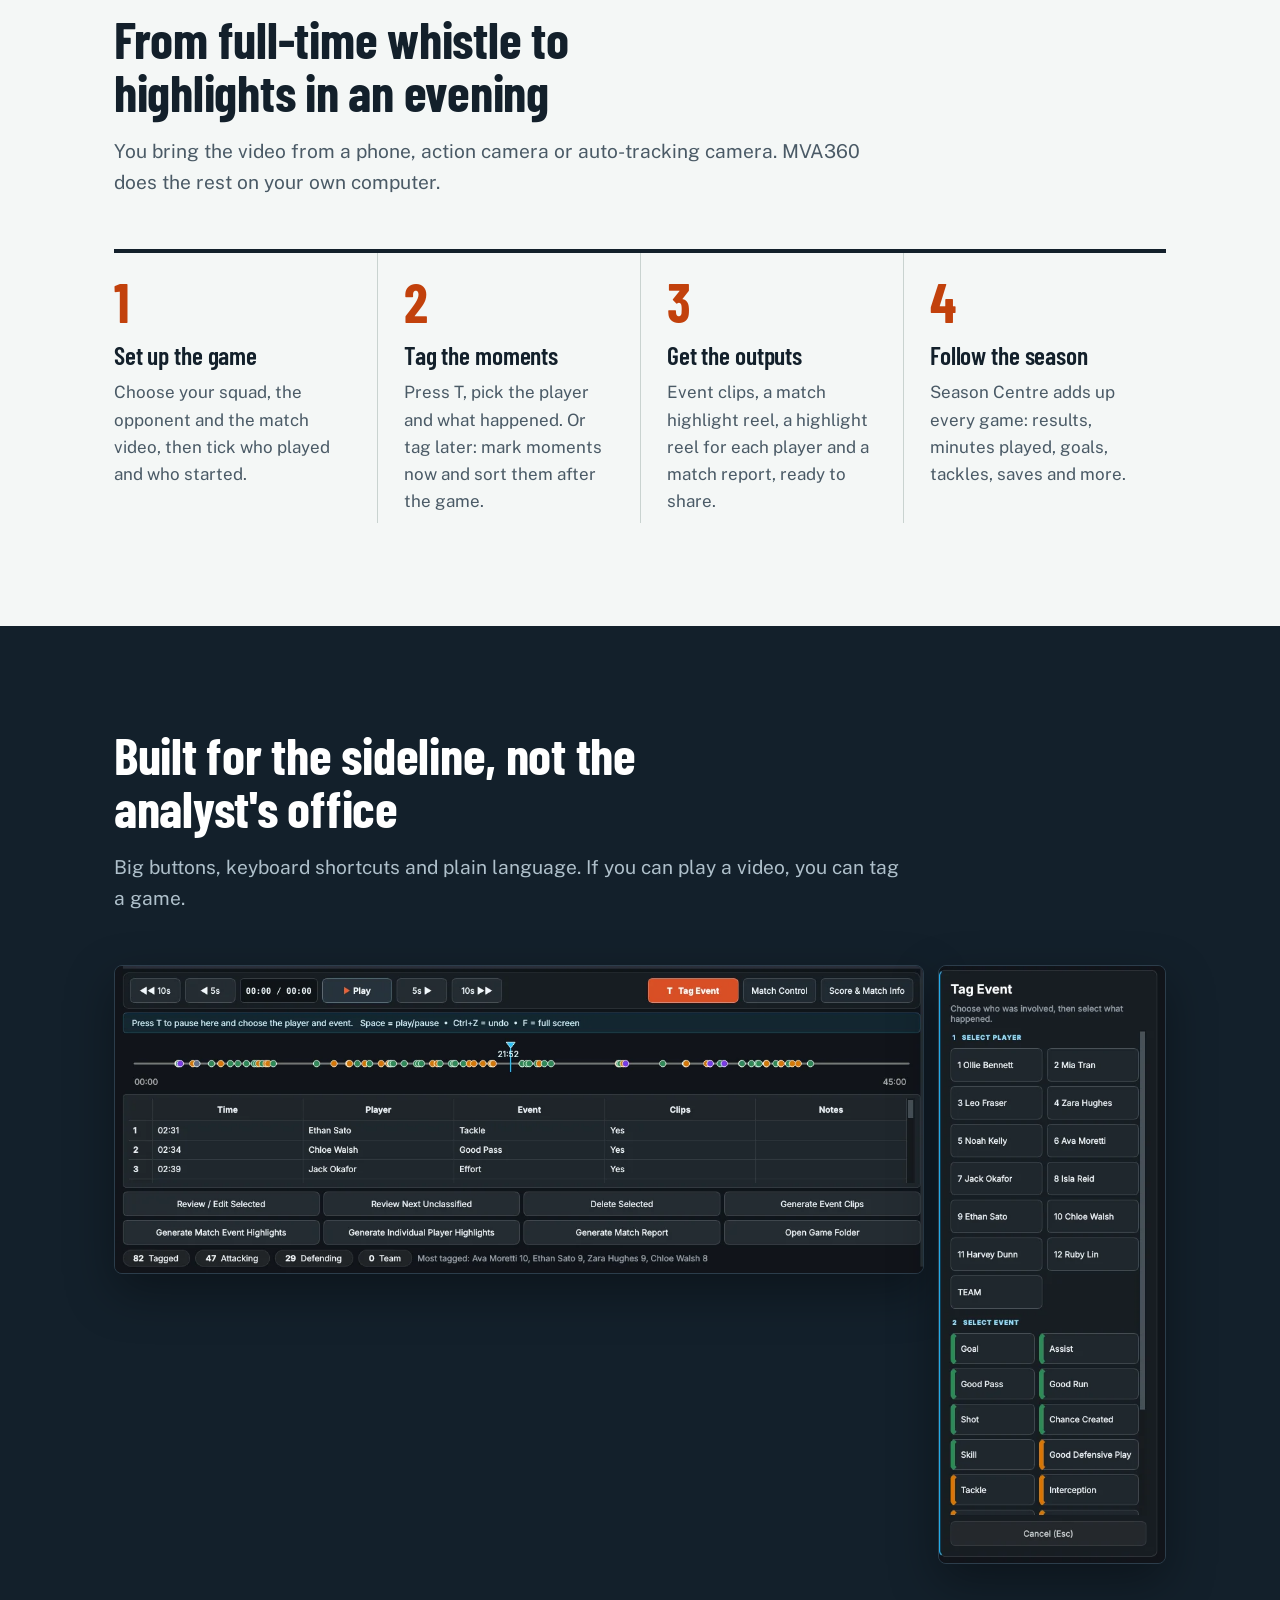
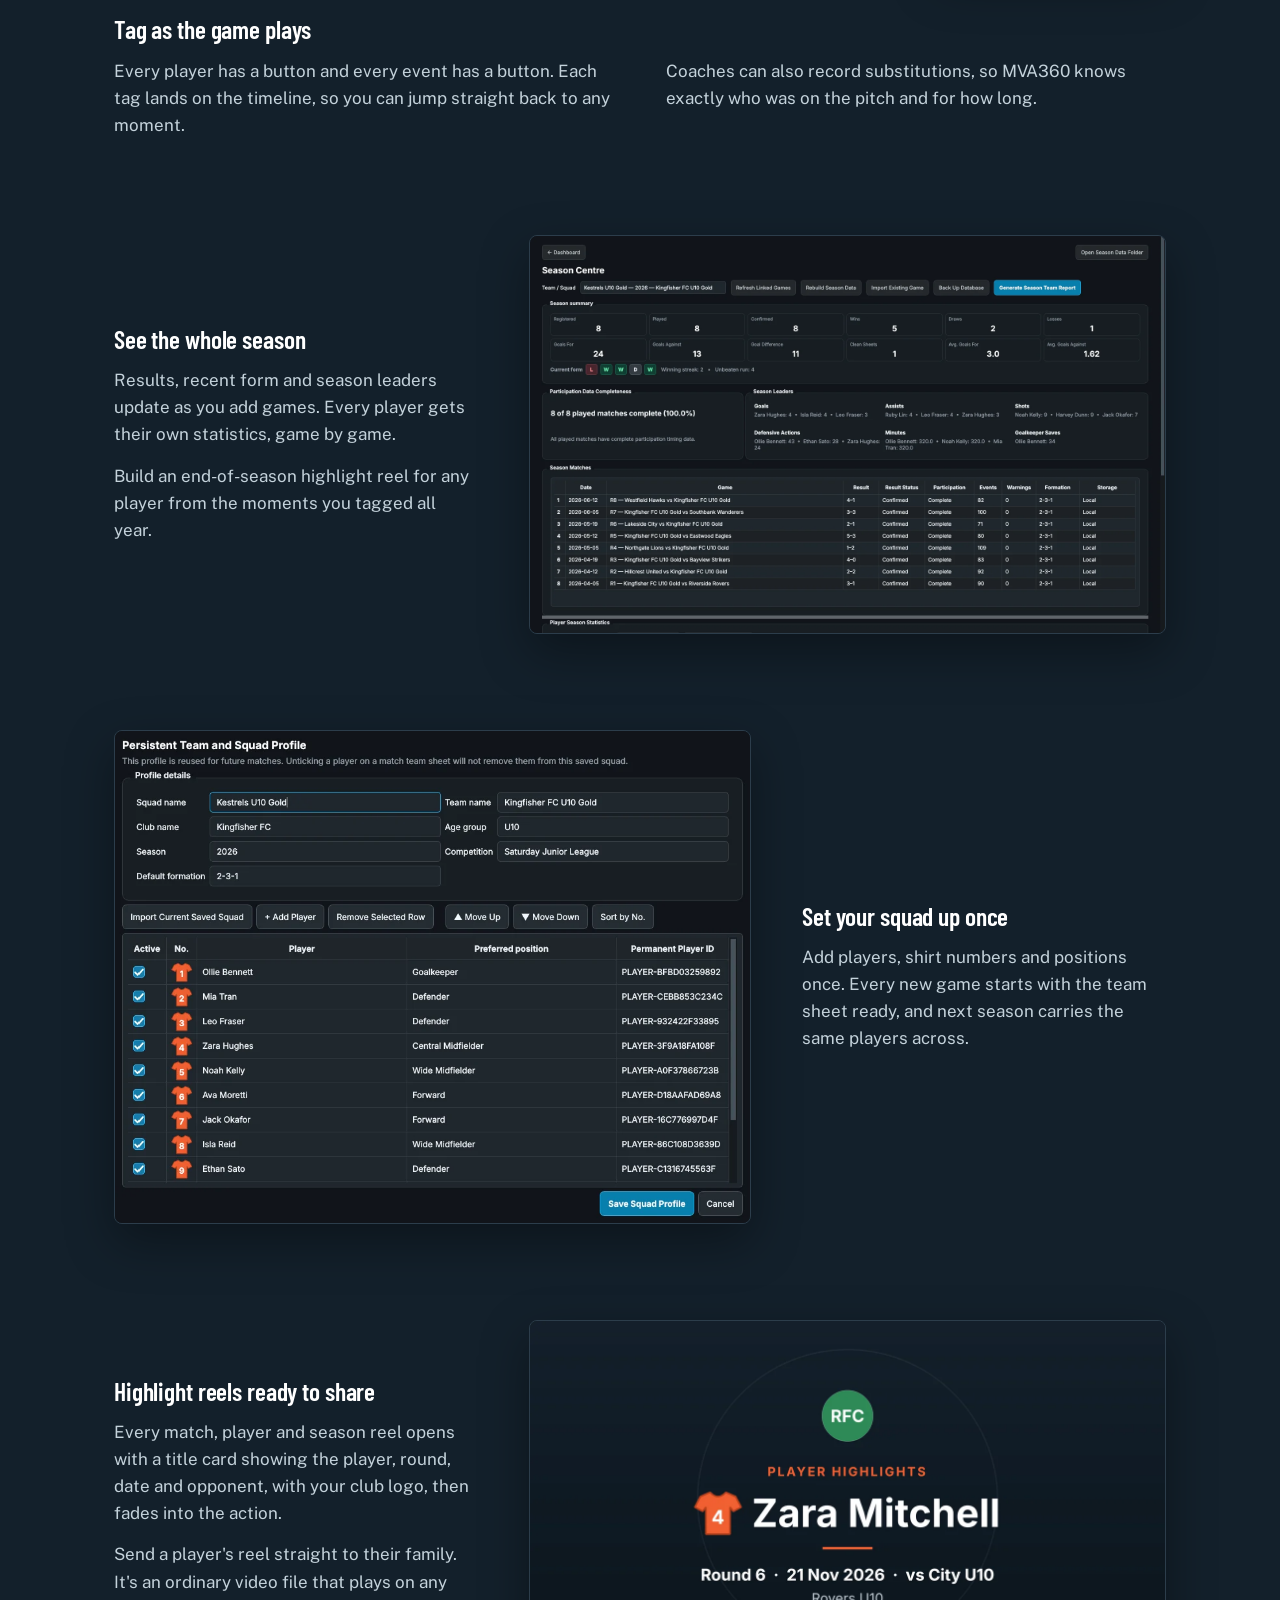
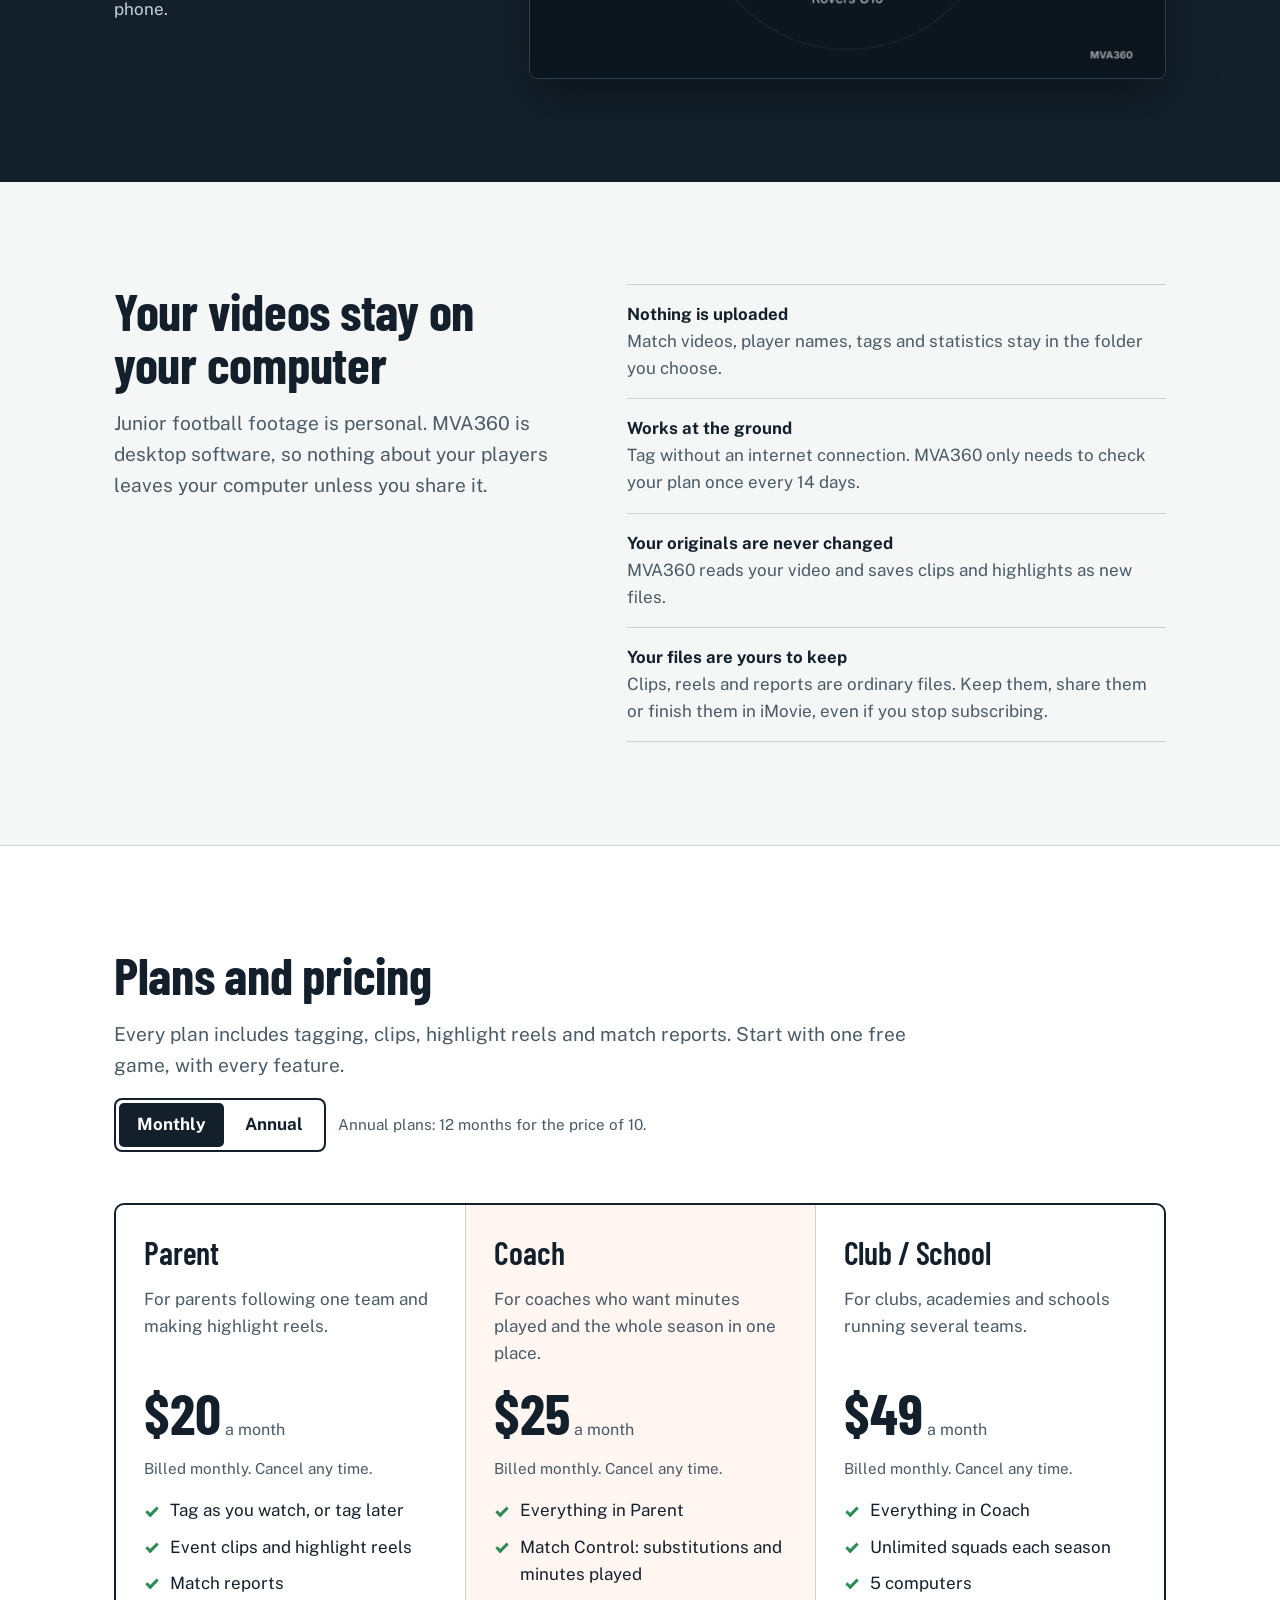
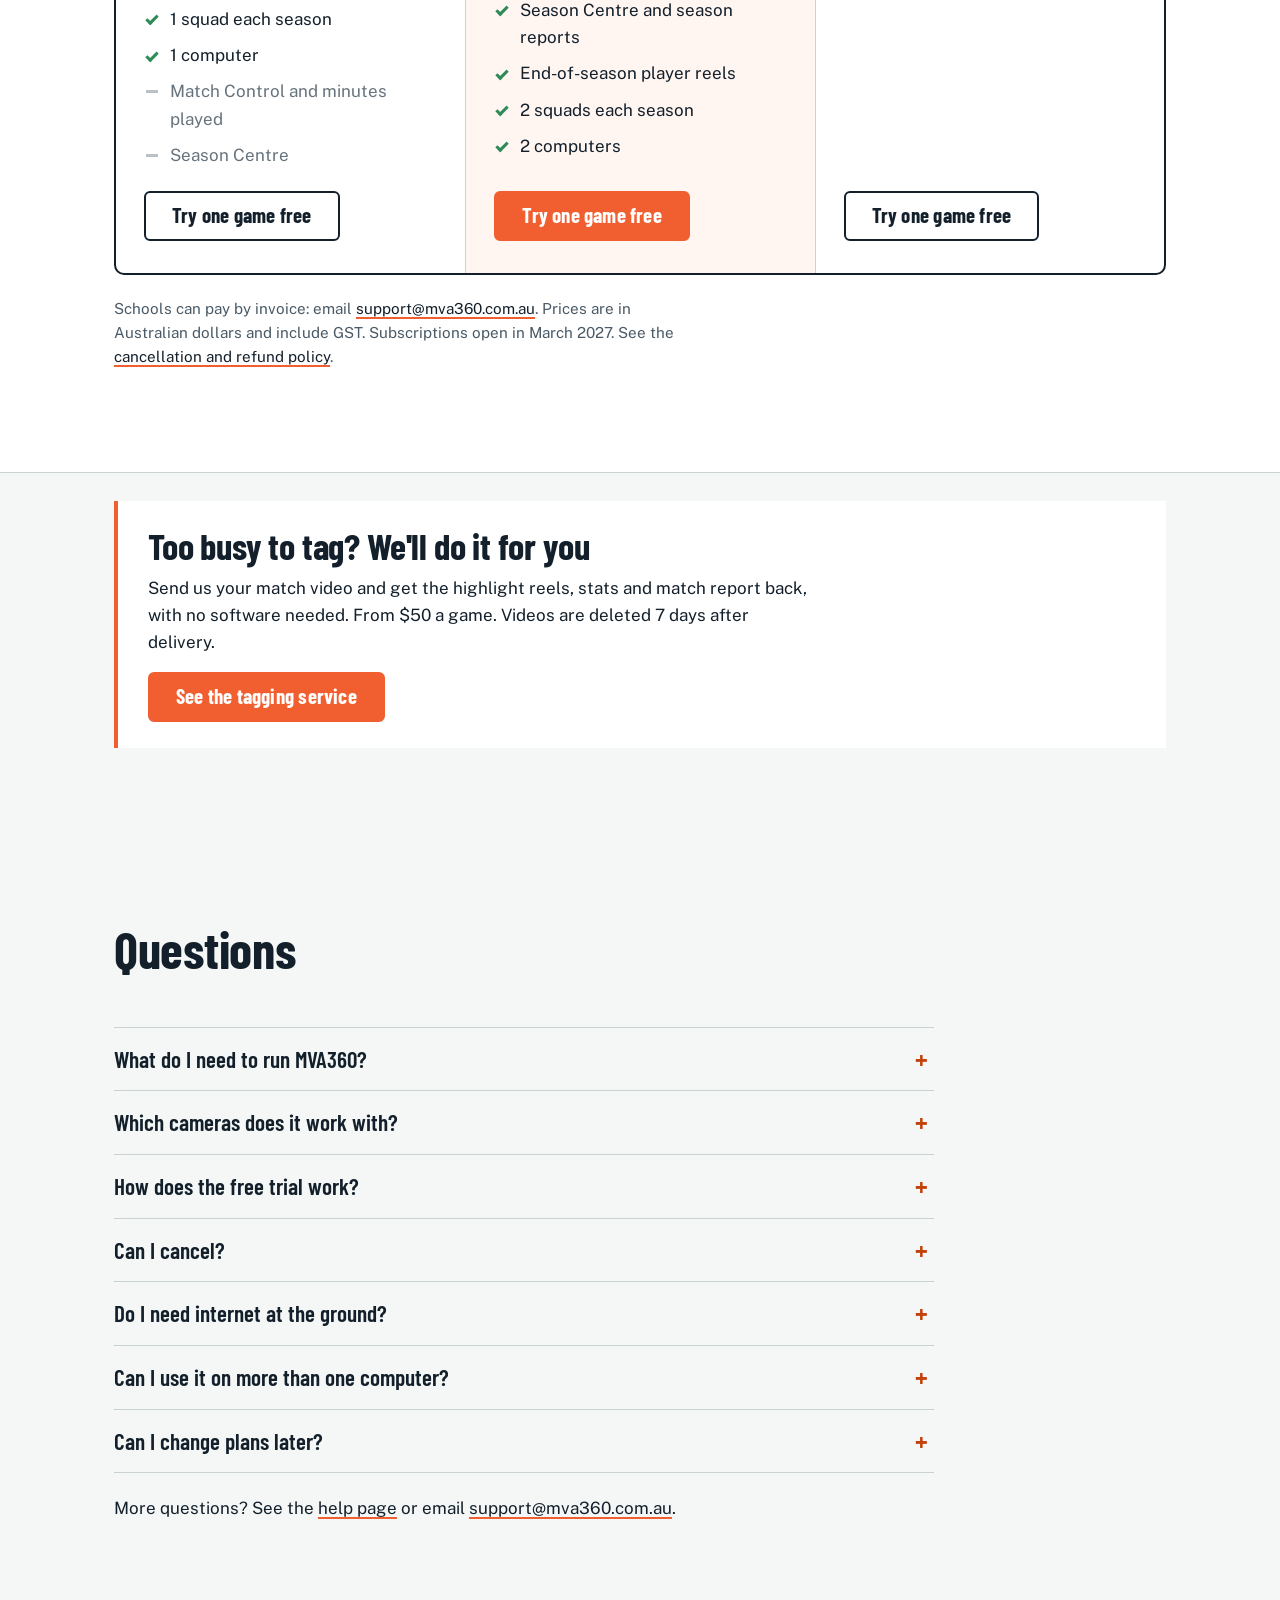
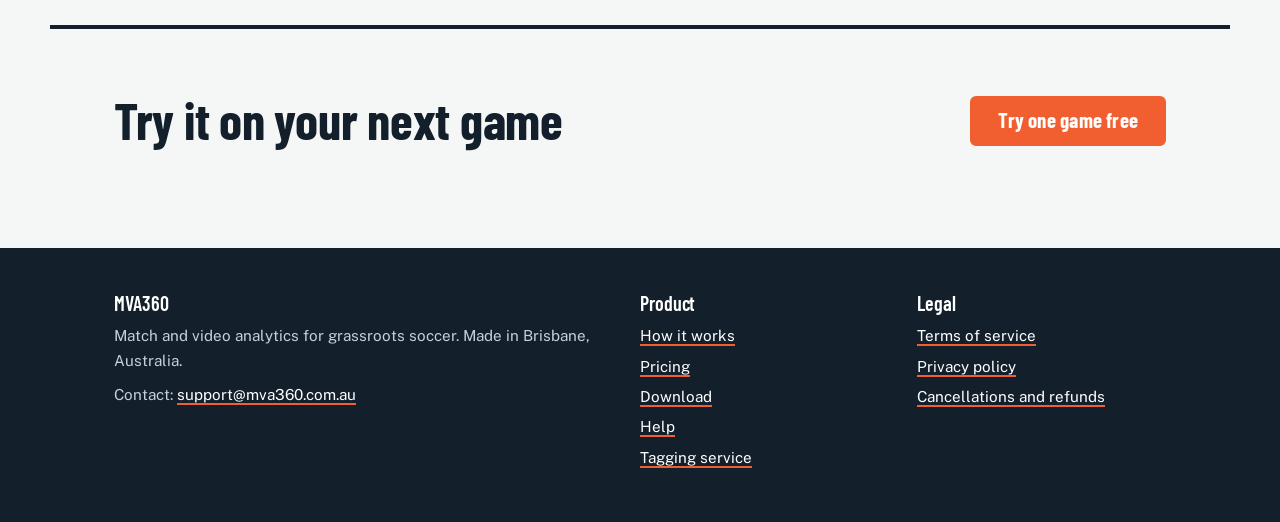
==== commit 9a54cd83: "Line up prices and buttons across plan cards; 'Ask about a season price' Co-Authored-By: Claude Opus" ====
--- a/index.html
+++ b/index.html
@@ -7,7 +7,7 @@
   <meta name="description" content="MVA360 turns your soccer match video into tagged clips, highlight reels, match reports and season statistics. Desktop software for coaches, parents and clubs.">
   <link rel="icon" href="favicon.ico">
   <link rel="preload" href="assets/fonts/barlow-condensed-latin-700-normal.woff2" as="font" type="font/woff2" crossorigin>
-  <link rel="stylesheet" href="assets/site.css?v=20261126b">
+  <link rel="stylesheet" href="assets/site.css?v=20261127">
   <meta property="og:title" content="MVA360: match video analysis for grassroots soccer">
   <meta property="og:description" content="Tag your match video, then get the clips, highlights, match reports and season stats.">
   <meta property="og:image" content="https://mva360.com.au/assets/img/season.webp">
@@ -313,6 +313,6 @@
   </div>
 </footer>
 
-<script src="assets/site.js?v=20261126b" defer></script>
+<script src="assets/site.js?v=20261127" defer></script>
 </body>
 </html>
--- a/assets/site.css
+++ b/assets/site.css
@@ -256,16 +256,17 @@
 }
 .billing button[aria-pressed="true"] { background: var(--navy); color: #fff; }
 .billing-note { color: var(--navy-soft); font-size: 0.95rem; }
-.plans { display: grid; grid-template-columns: repeat(3, 1fr); gap: 0; margin-top: 34px; border: 2px solid var(--navy); border-radius: 10px; overflow: hidden; }
-.plan { padding: 30px 28px 32px; display: grid; gap: 16px; align-content: start; }
+.plans { display: grid; grid-template-columns: repeat(3, 1fr); grid-template-rows: repeat(6, auto); column-gap: 0; row-gap: 16px; margin-top: 34px; border: 2px solid var(--navy); border-radius: 10px; overflow: hidden; }
+/* Each card spans the same six rows, so descriptions, prices, lists and buttons line up across cards. */
+.plan { padding: 30px 28px 32px; display: grid; grid-row: span 6; grid-template-rows: subgrid; gap: 16px; align-content: start; }
 .plan + .plan { border-left: 1px solid var(--line); }
 .plan.coach { background: #FFF5F1; }
 .plan h3 { font-size: 2rem; }
-.plan .who { color: var(--navy-soft); min-height: 3.2em; }
+.plan .who { color: var(--navy-soft); }
 .price { font-family: var(--display); font-weight: 700; font-size: 3.6rem; line-height: 1; }
 .price small { font-family: var(--body); font-weight: 400; font-size: 1rem; color: var(--navy-soft); margin-left: 4px; }
 .price-sub { color: var(--navy-soft); font-size: 0.95rem; min-height: 1.6em; }
-.includes { list-style: none; margin: 0; padding: 0; display: grid; gap: 9px; }
+.includes { list-style: none; margin: 0; padding: 0; display: grid; gap: 9px; align-content: start; }
 .includes li { padding-left: 26px; position: relative; }
 .includes li::before {
   content: ""; position: absolute; left: 2px; top: 0.55em; width: 12px; height: 7px;
@@ -273,10 +274,11 @@
 }
 .includes li.no { color: #66737C; }
 .includes li.no::before { border: 0; height: 3px; width: 12px; background: #B8C2C7; transform: none; top: 0.7em; }
-.plan .button { justify-self: start; margin-top: 6px; }
+.plan .button { justify-self: start; align-self: start; margin-top: 6px; }
 .price-footnote { margin-top: 22px; color: var(--navy-soft); font-size: 0.95rem; }
 @media (max-width: 900px) {
-  .plans { grid-template-columns: 1fr; }
+  .plans { grid-template-columns: 1fr; grid-template-rows: none; row-gap: 0; }
+  .plan { grid-row: auto; grid-template-rows: none; }
   .plan + .plan { border-left: 0; border-top: 1px solid var(--line); }
   .plan .who { min-height: 0; }
 }
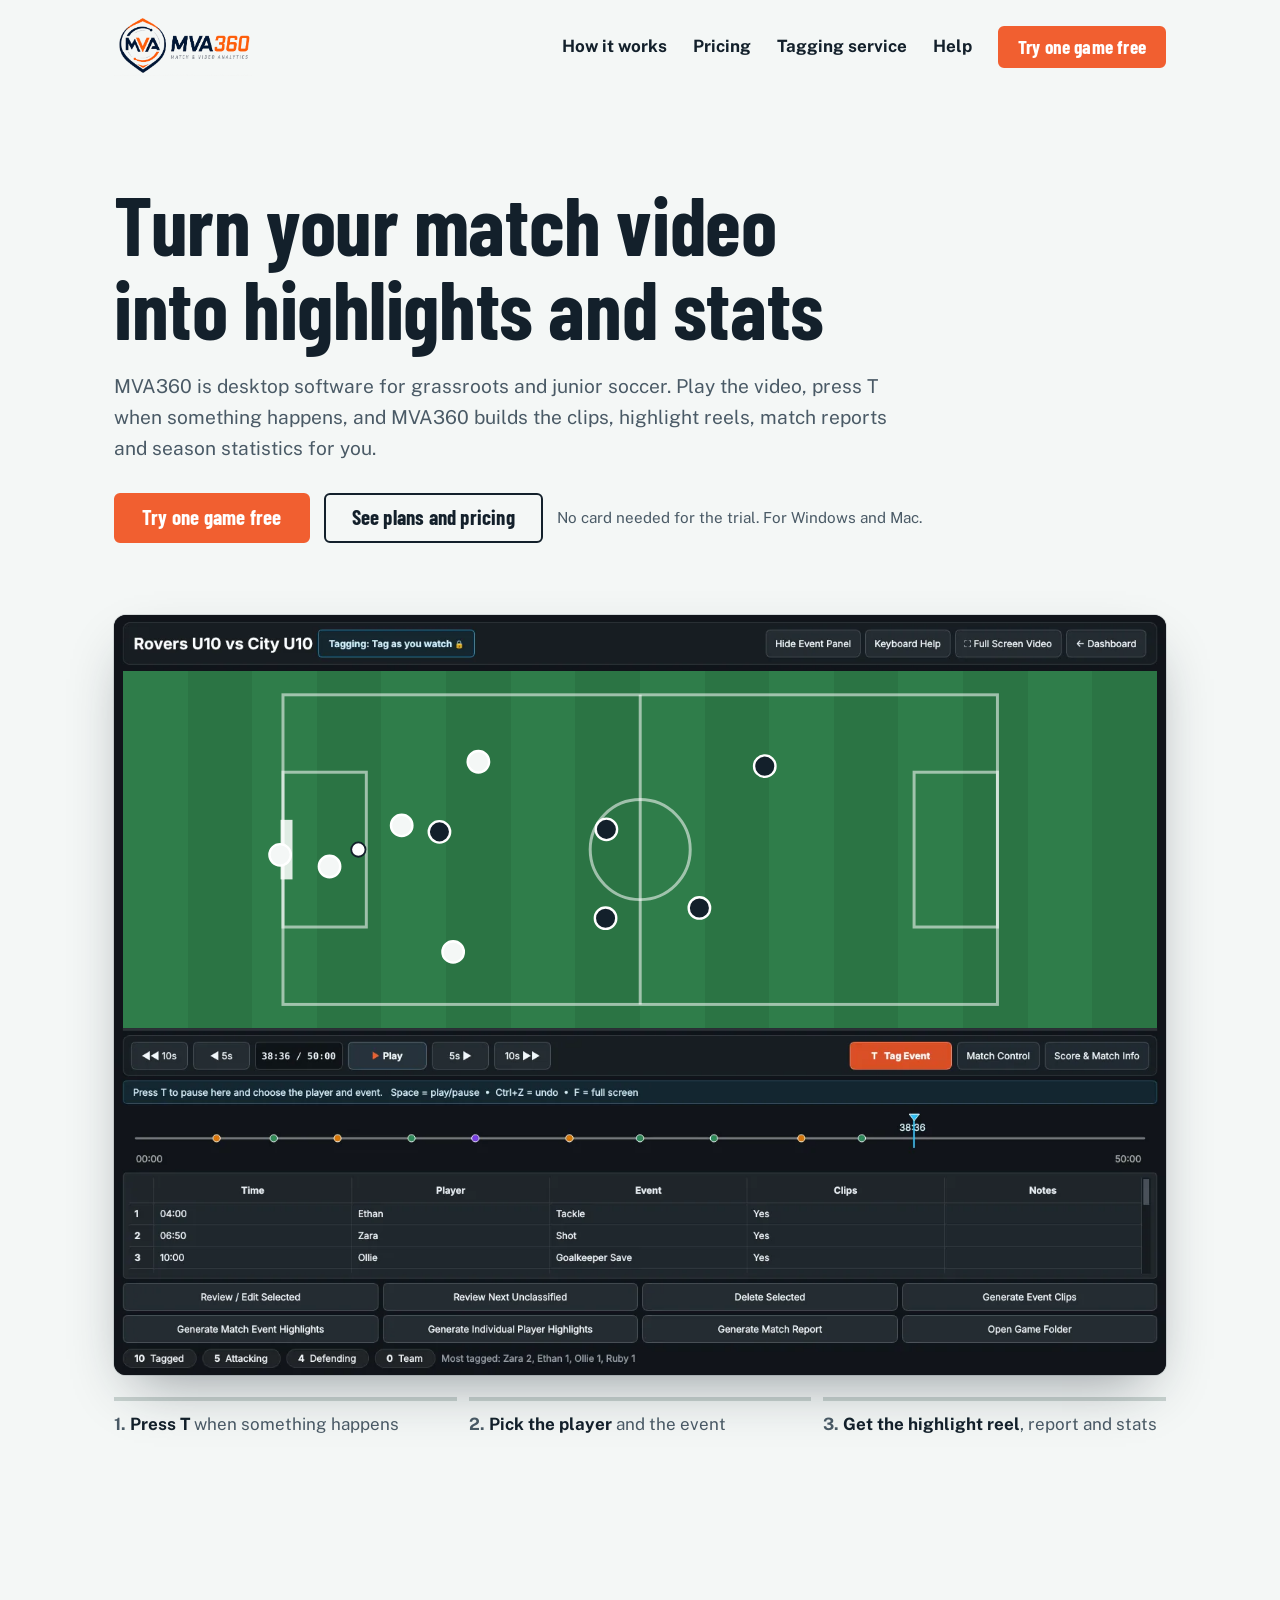
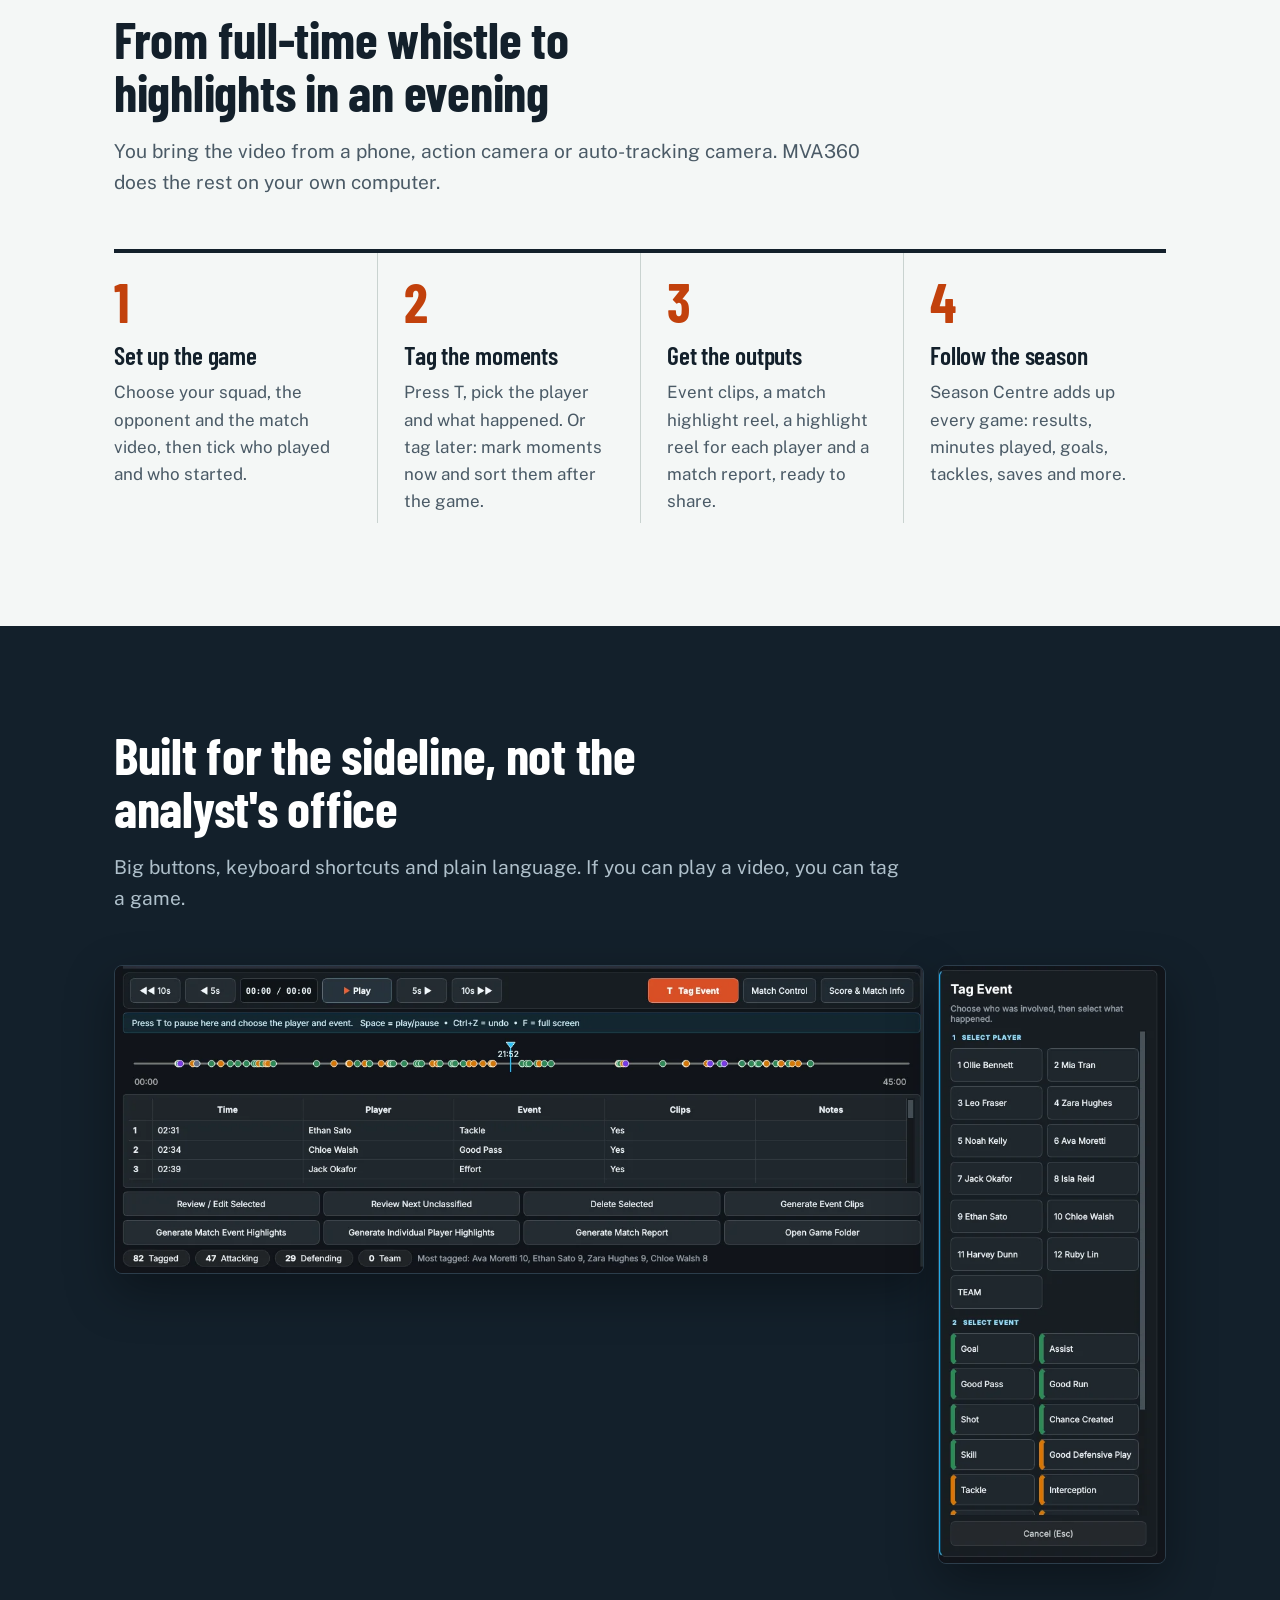
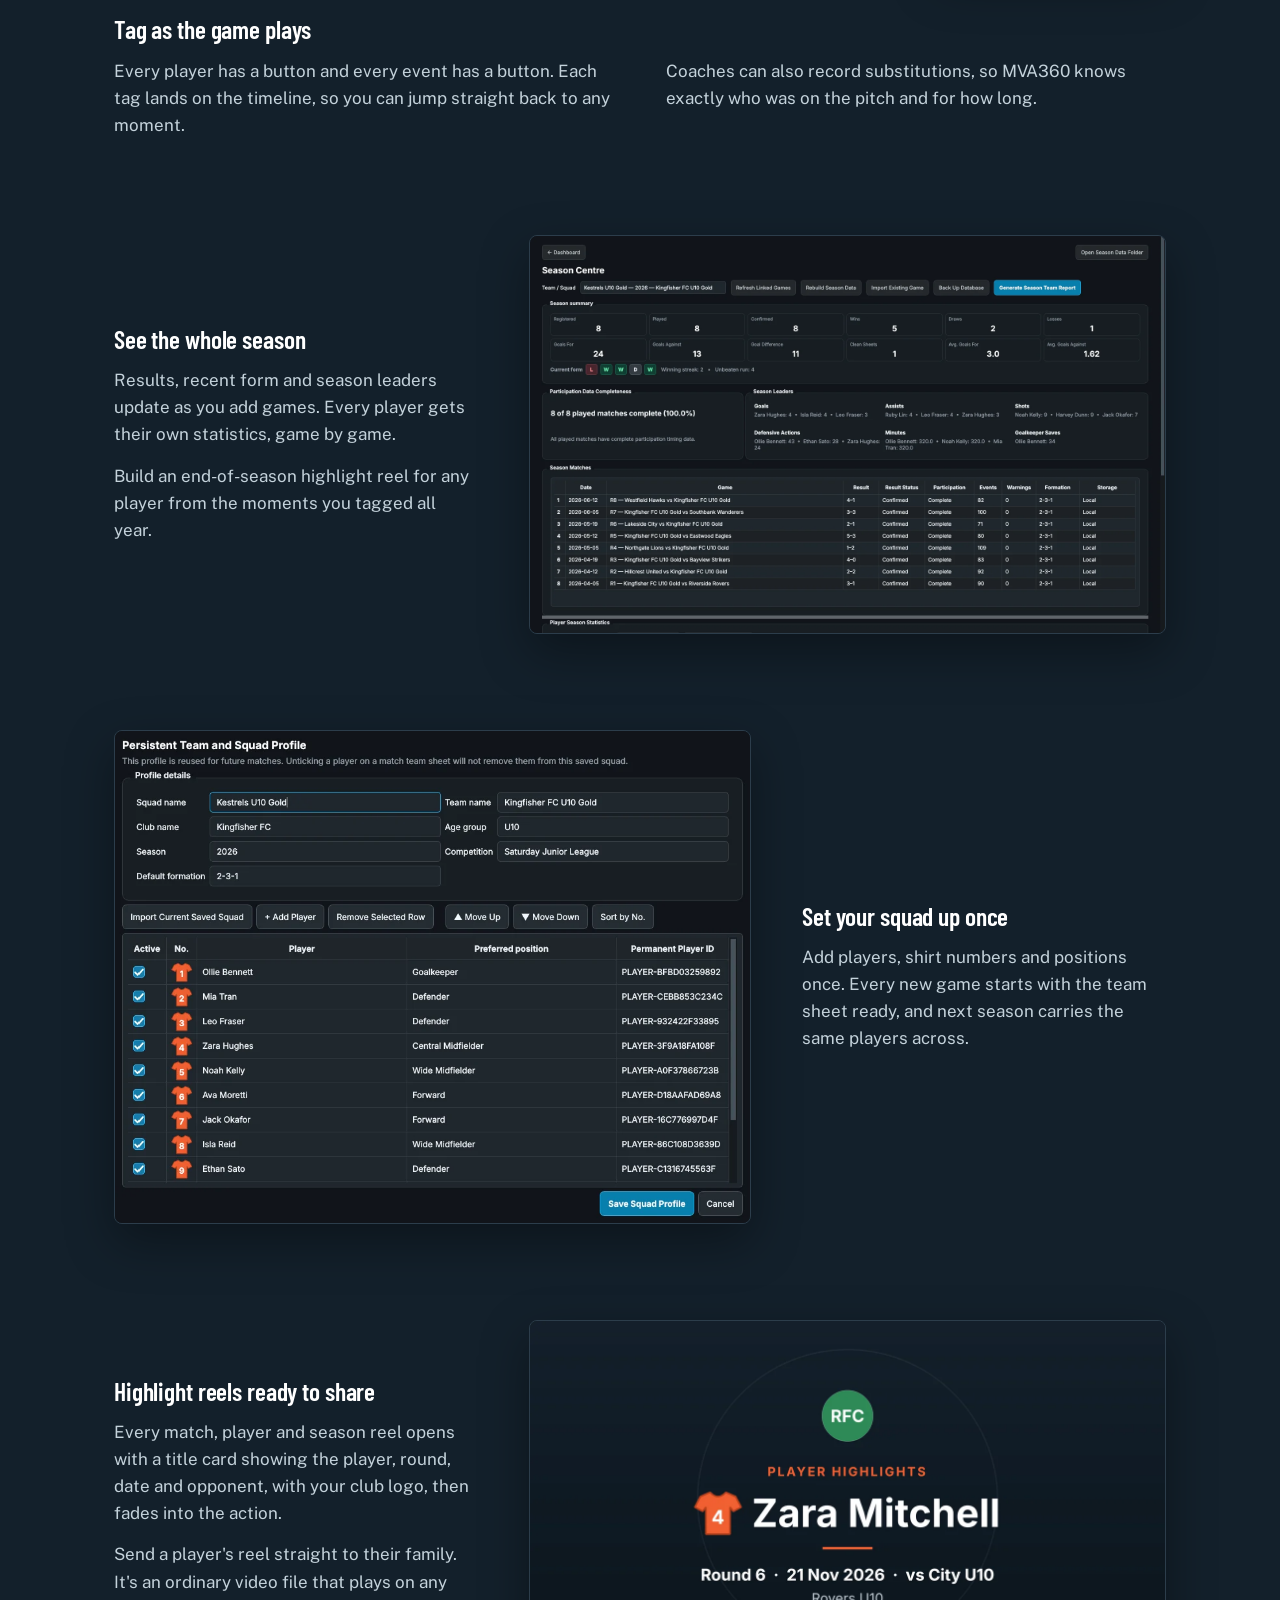
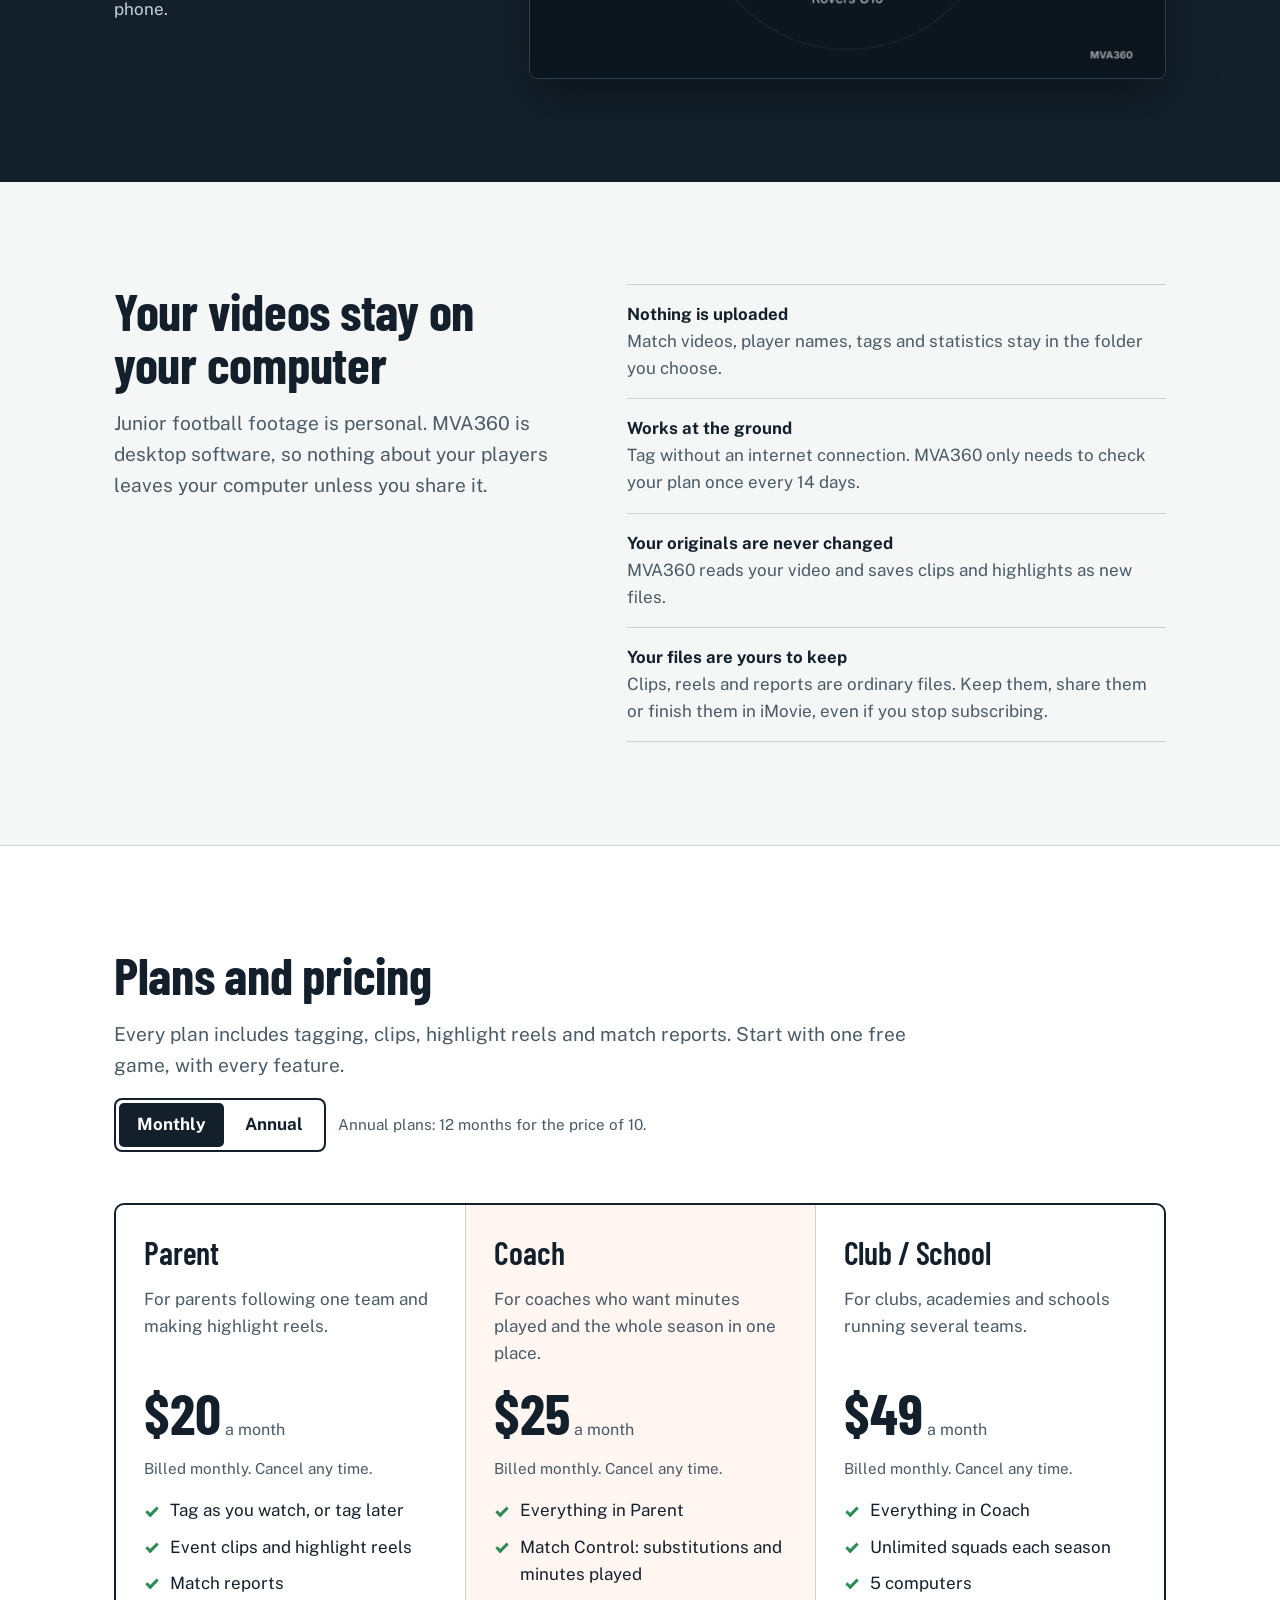
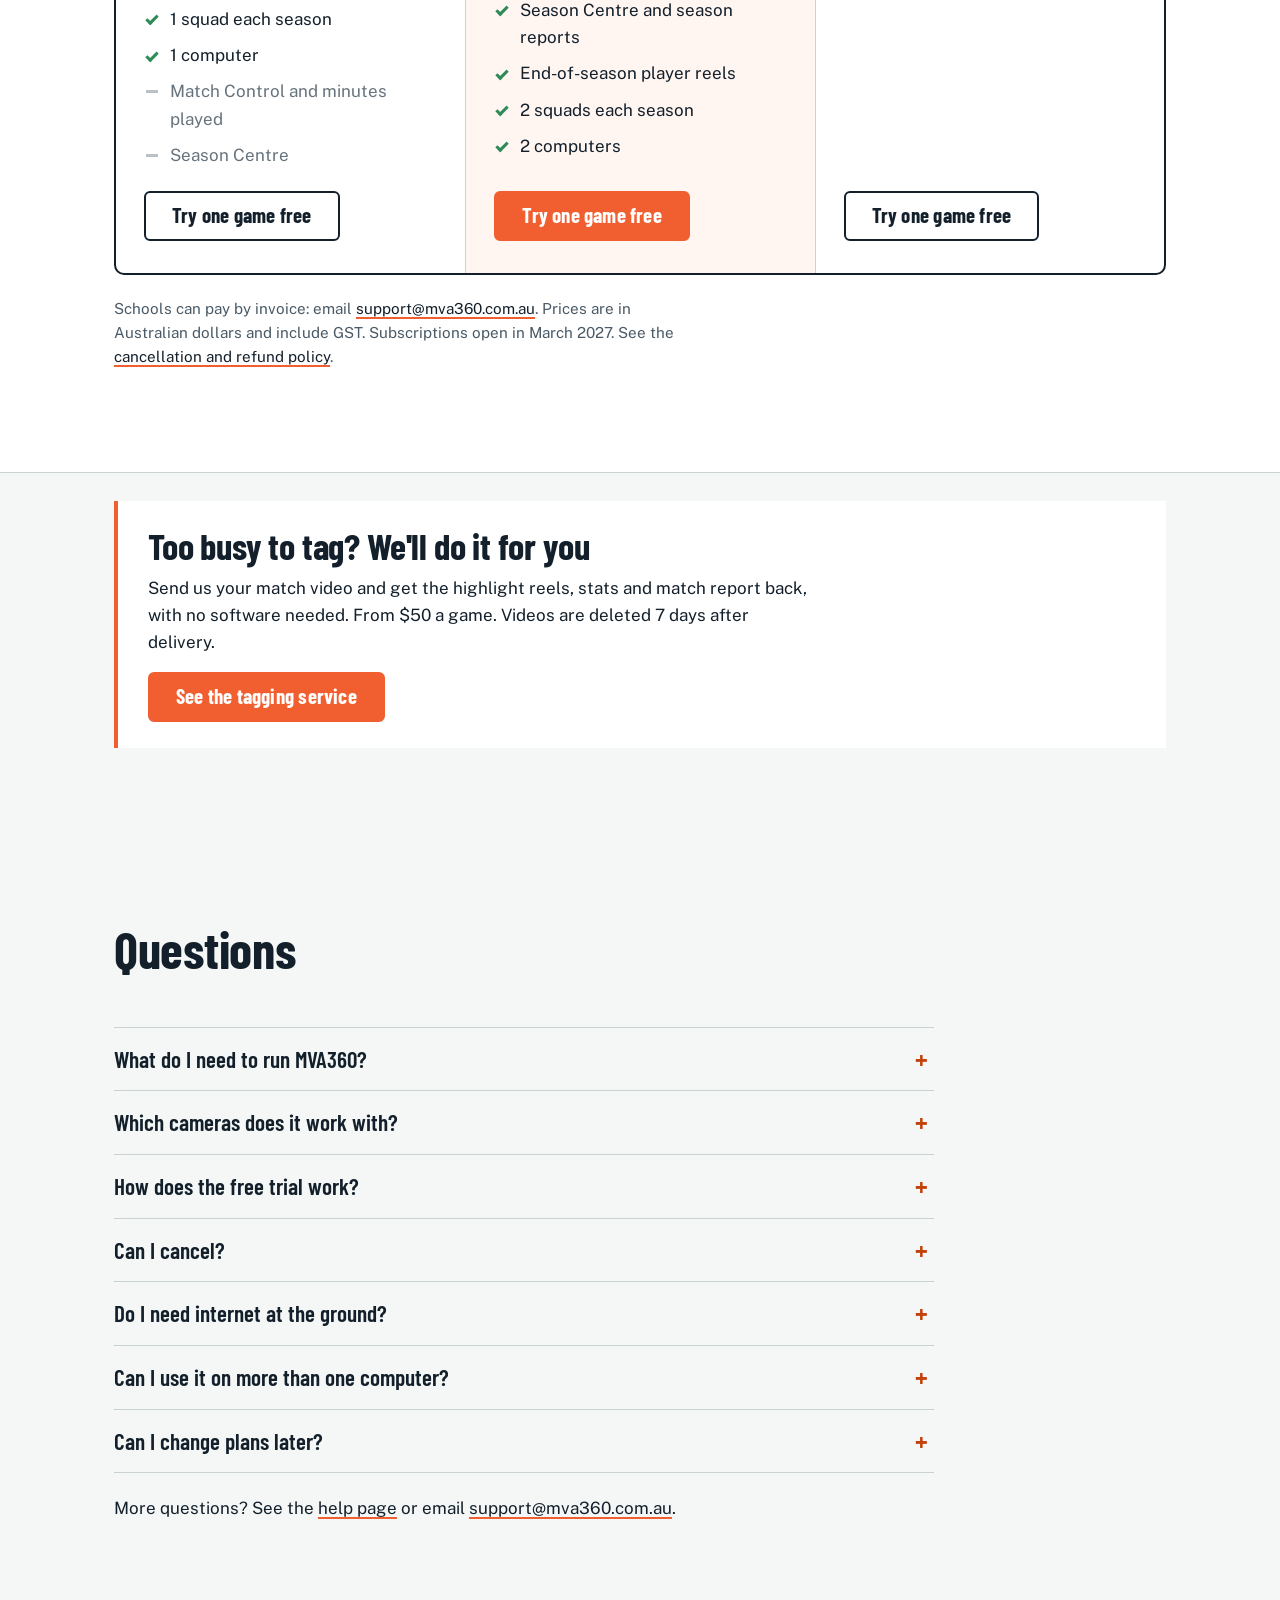
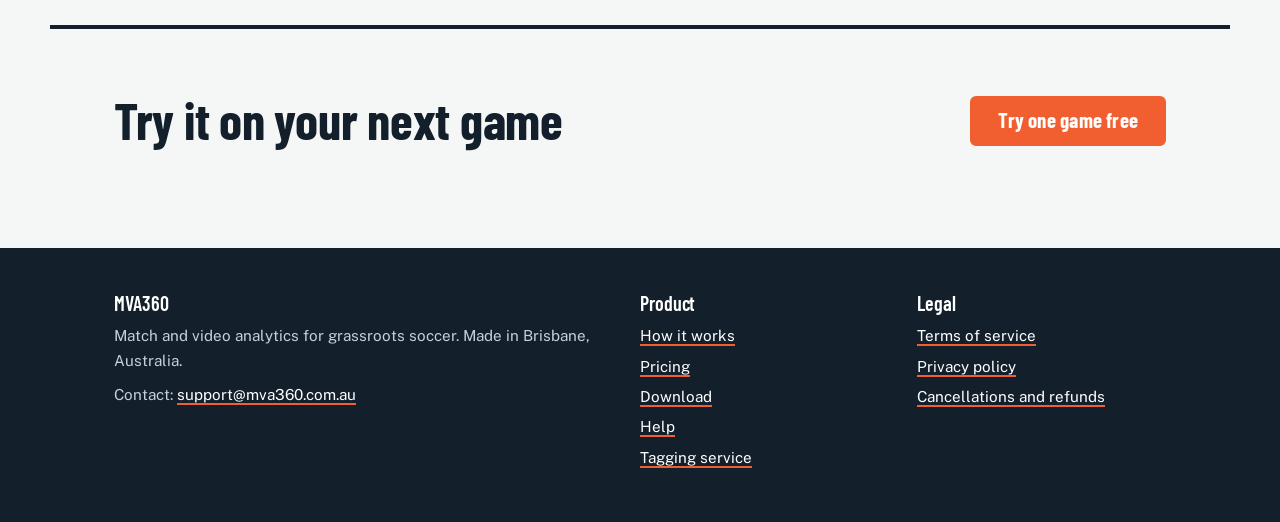
==== commit d7de546d: "Back-to-top button on every page Co-Authored-By: Claude Opus 5.5 <noreply@anthropic.com> Claude-Sess" ====
--- a/index.html
+++ b/index.html
@@ -7,7 +7,7 @@
   <meta name="description" content="MVA360 turns your soccer match video into tagged clips, highlight reels, match reports and season statistics. Desktop software for coaches, parents and clubs.">
   <link rel="icon" href="favicon.ico">
   <link rel="preload" href="assets/fonts/barlow-condensed-latin-700-normal.woff2" as="font" type="font/woff2" crossorigin>
-  <link rel="stylesheet" href="assets/site.css?v=20261127">
+  <link rel="stylesheet" href="assets/site.css?v=20261127b">
   <meta property="og:title" content="MVA360: match video analysis for grassroots soccer">
   <meta property="og:description" content="Tag your match video, then get the clips, highlights, match reports and season stats.">
   <meta property="og:image" content="https://mva360.com.au/assets/img/season.webp">
@@ -313,6 +313,6 @@
   </div>
 </footer>
 
-<script src="assets/site.js?v=20261127" defer></script>
+<script src="assets/site.js?v=20261127b" defer></script>
 </body>
 </html>
--- a/assets/site.css
+++ b/assets/site.css
@@ -422,3 +422,17 @@
 .service-teaser { padding: 0 0 clamp(40px, 6vw, 72px); }
 .service-callout { max-width: none; padding: 26px 30px; }
 .service-callout h2 { font-size: clamp(1.7rem, 3.4vw, 2.3rem); margin-bottom: 10px; max-width: none; }
+
+/* Back-to-top button (added by site.js) ------------------------------ */
+.to-top {
+  position: fixed; right: 20px; bottom: 20px; z-index: 50;
+  width: 48px; height: 48px; border-radius: 50%;
+  display: grid; place-items: center;
+  background: var(--navy); color: #fff; border: 2px solid #fff;
+  box-shadow: 0 6px 18px rgba(19, 32, 43, 0.28);
+  opacity: 0; visibility: hidden; transform: translateY(10px);
+  transition: opacity 0.2s, transform 0.2s, visibility 0.2s, background 0.2s;
+}
+.to-top.show { opacity: 1; visibility: visible; transform: none; }
+.to-top:hover, .to-top:focus-visible { background: var(--orange); color: #fff; }
+@media (prefers-reduced-motion: reduce) { .to-top { transition: none; } }
